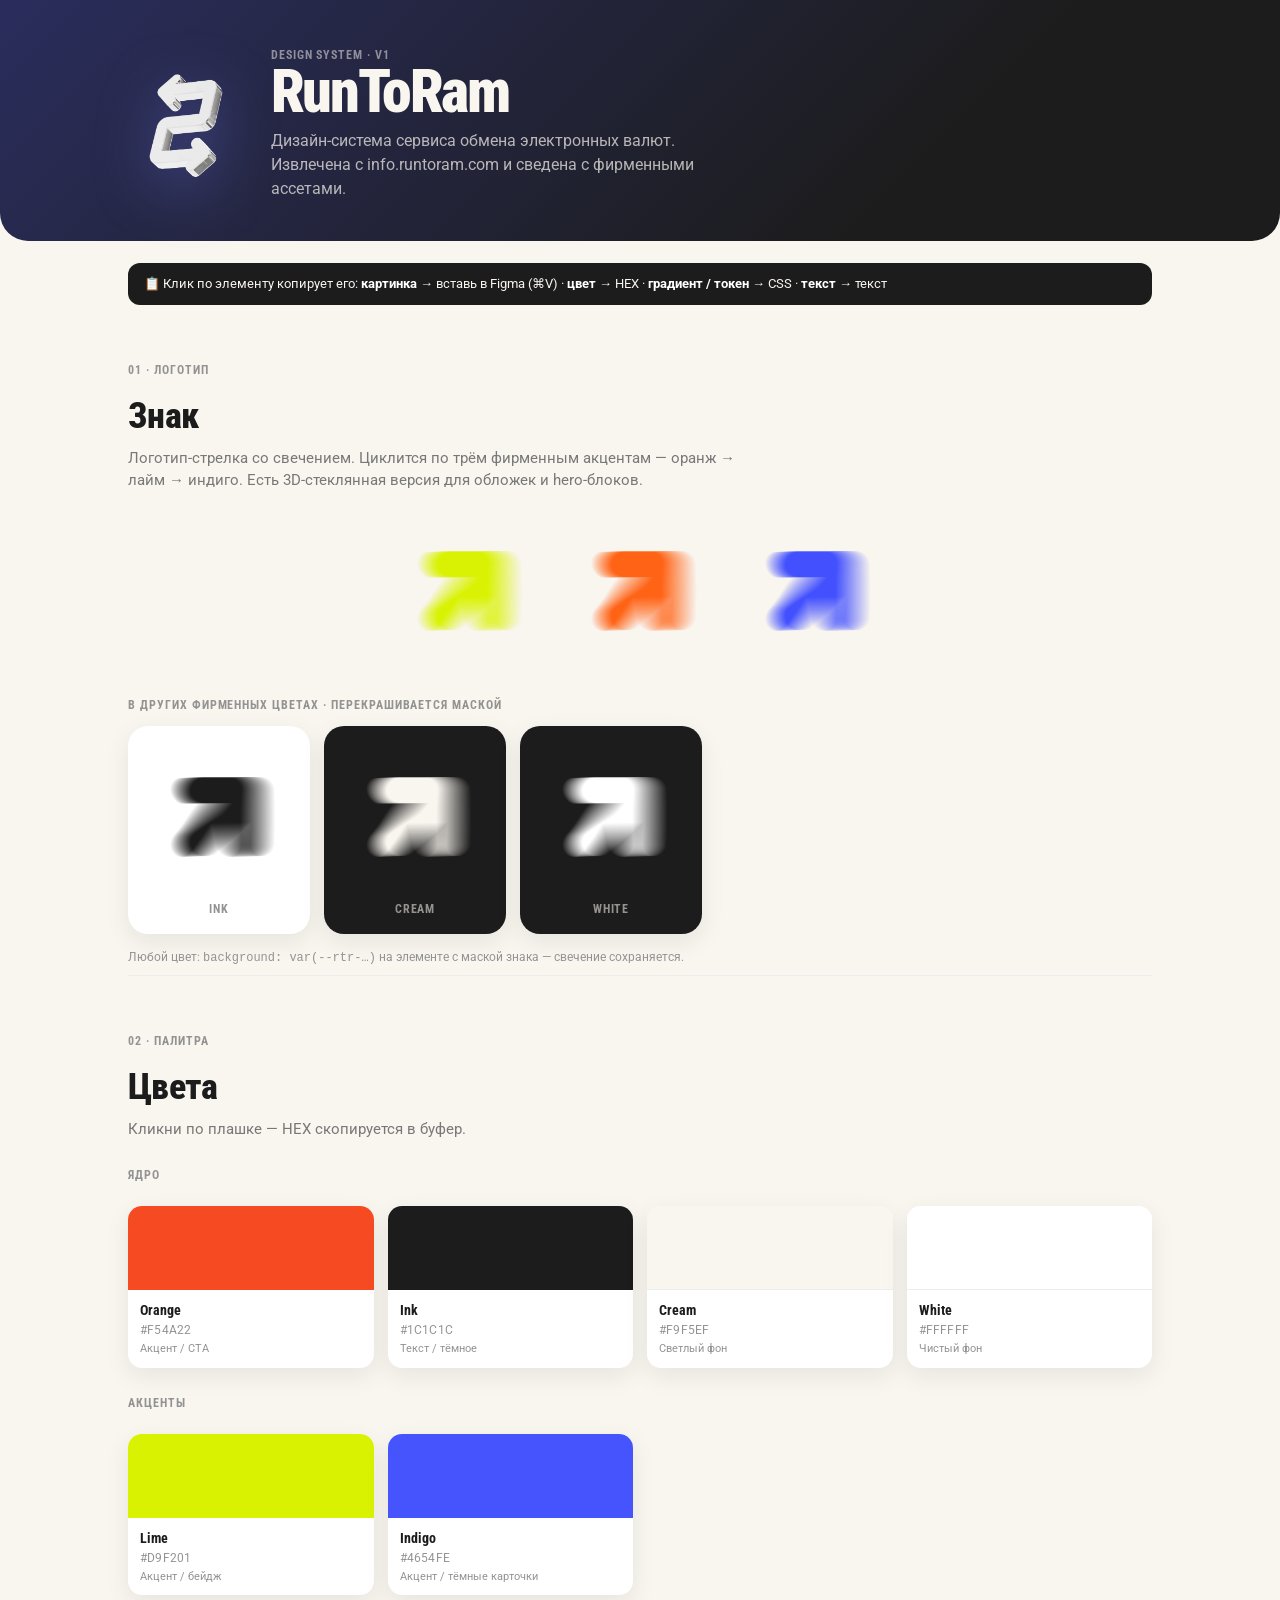
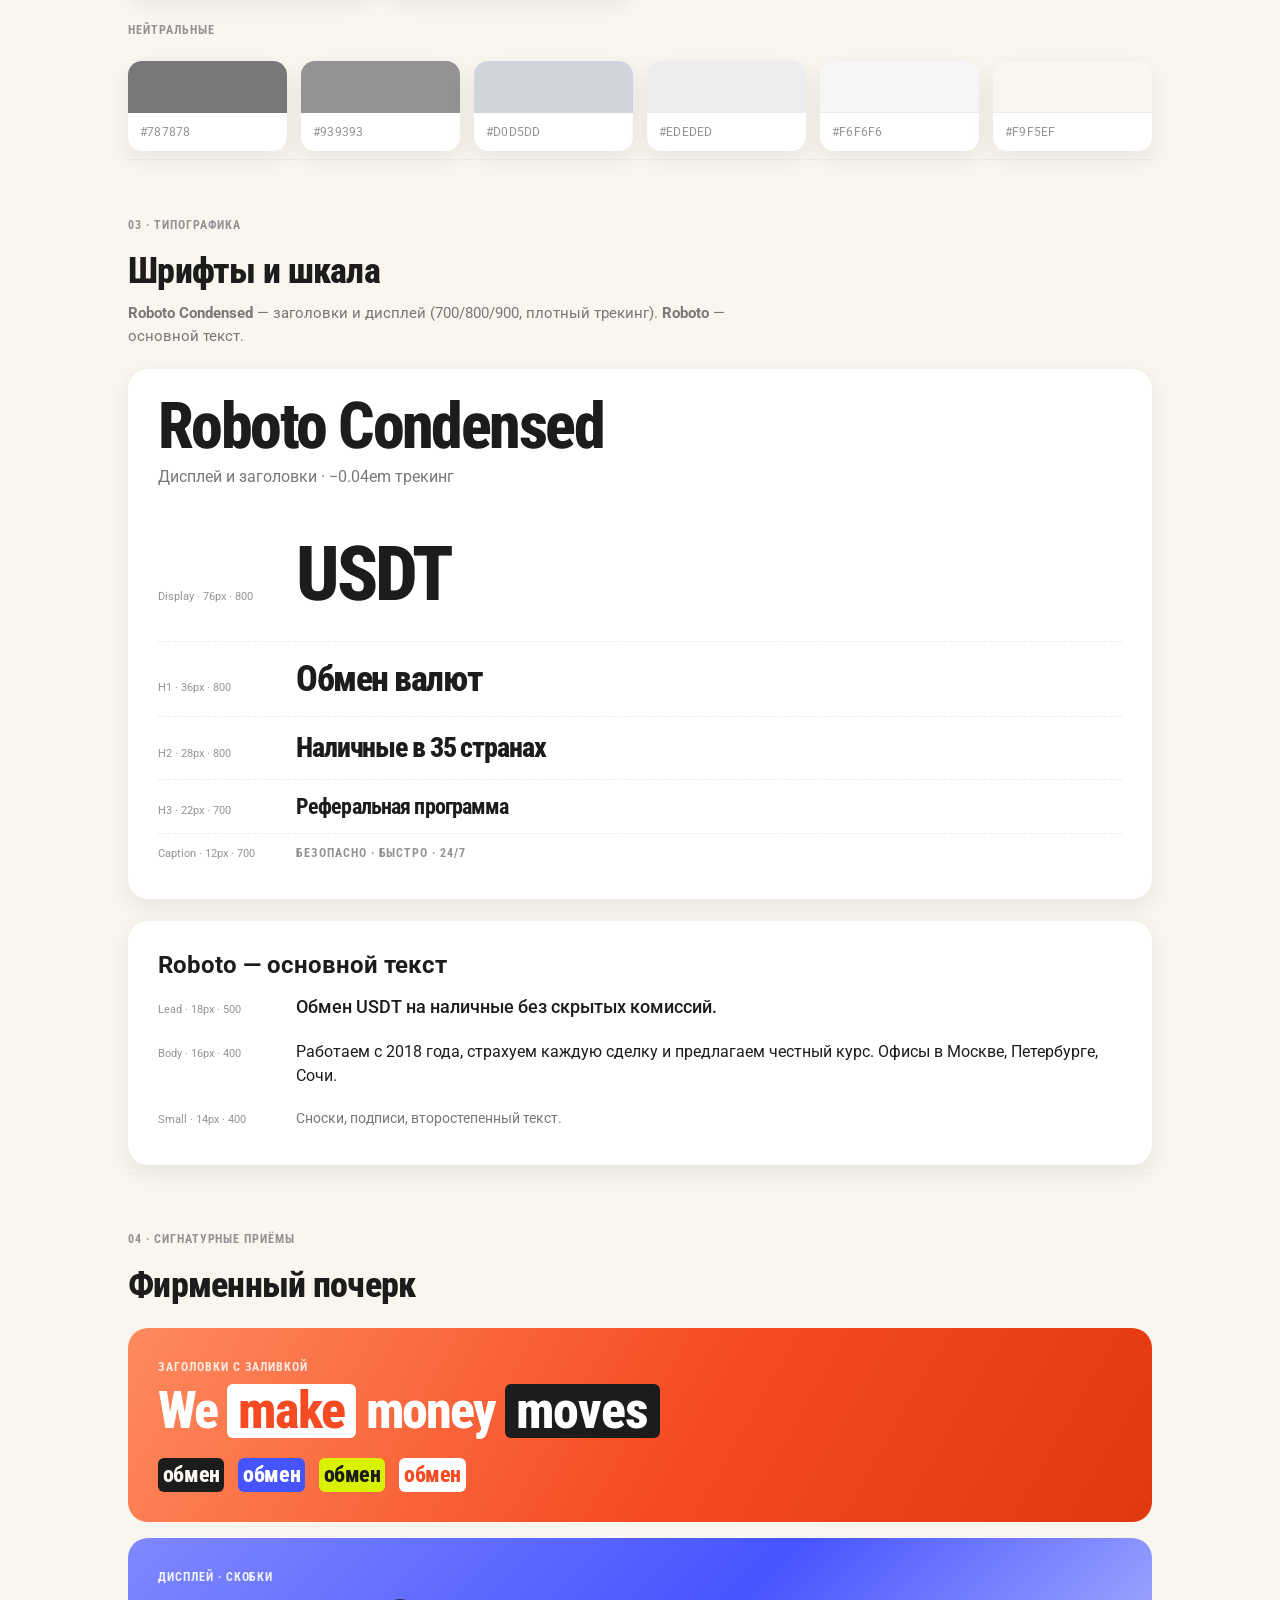
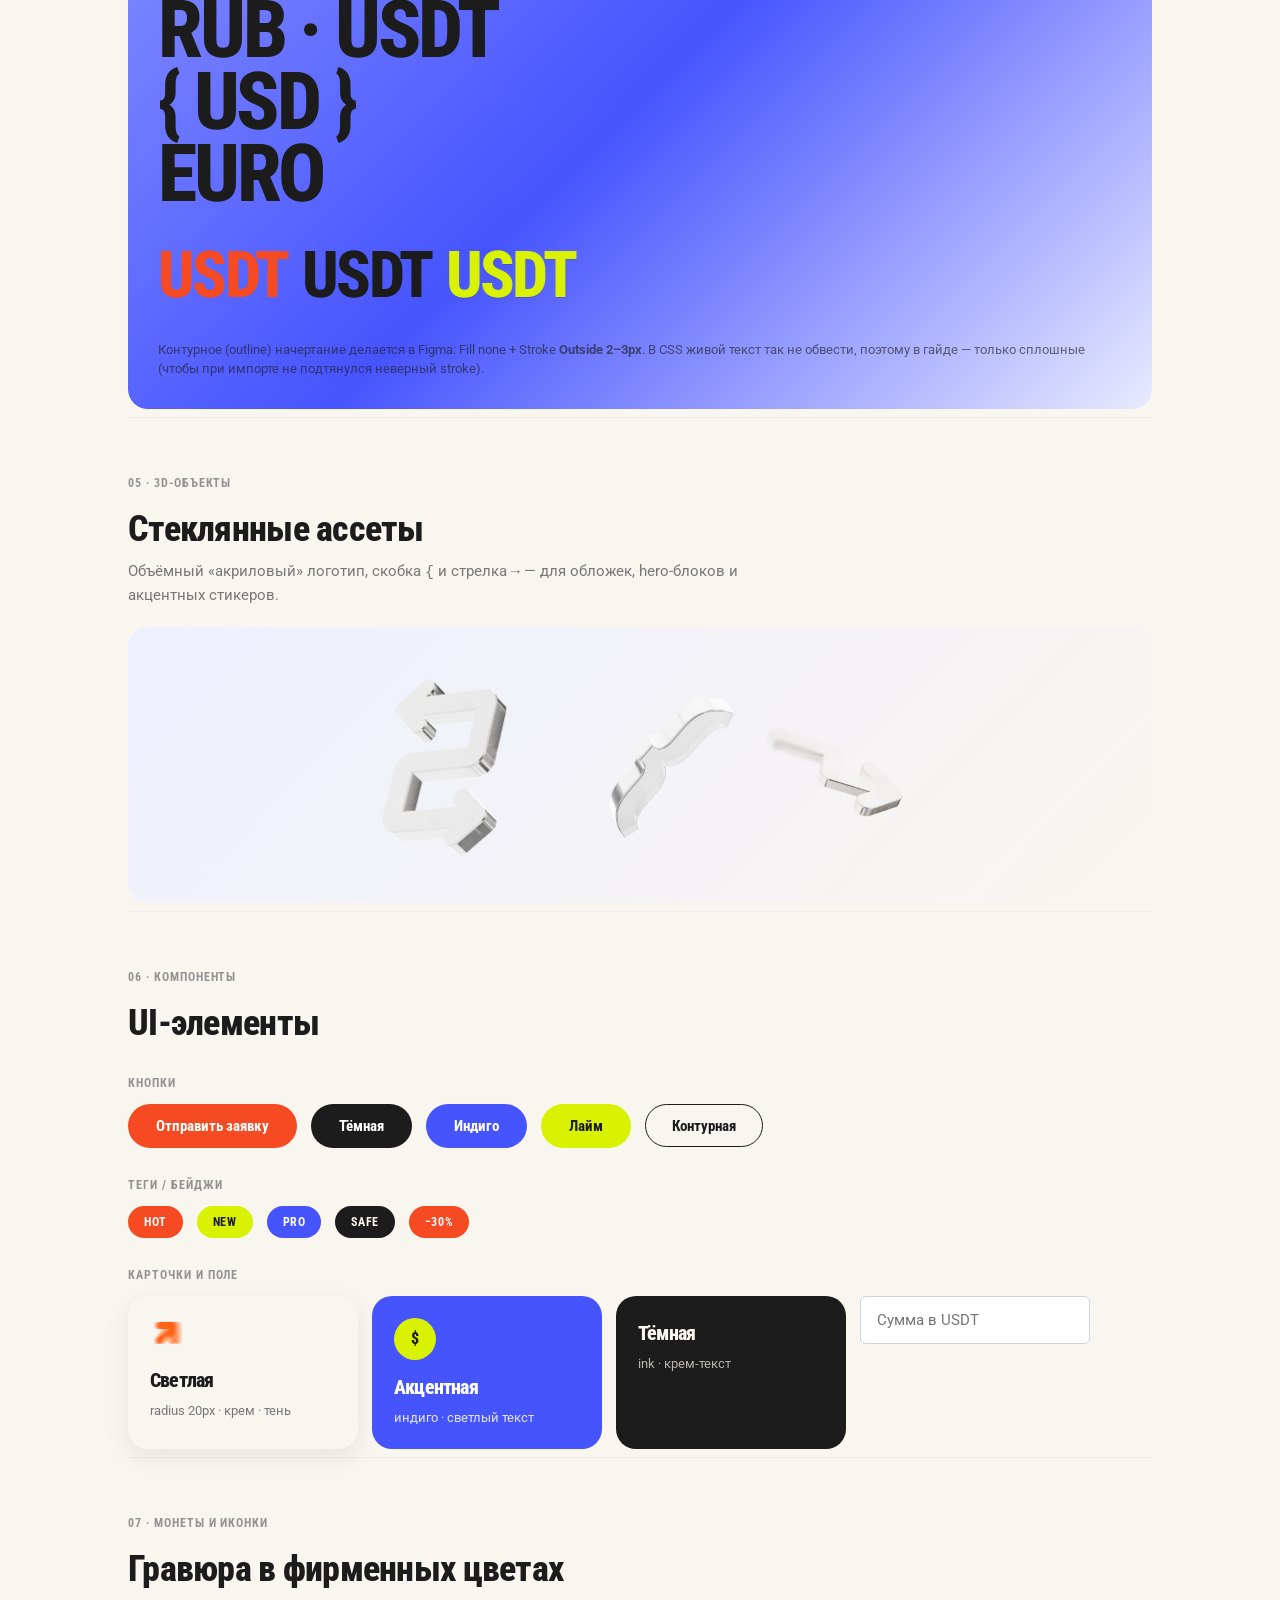
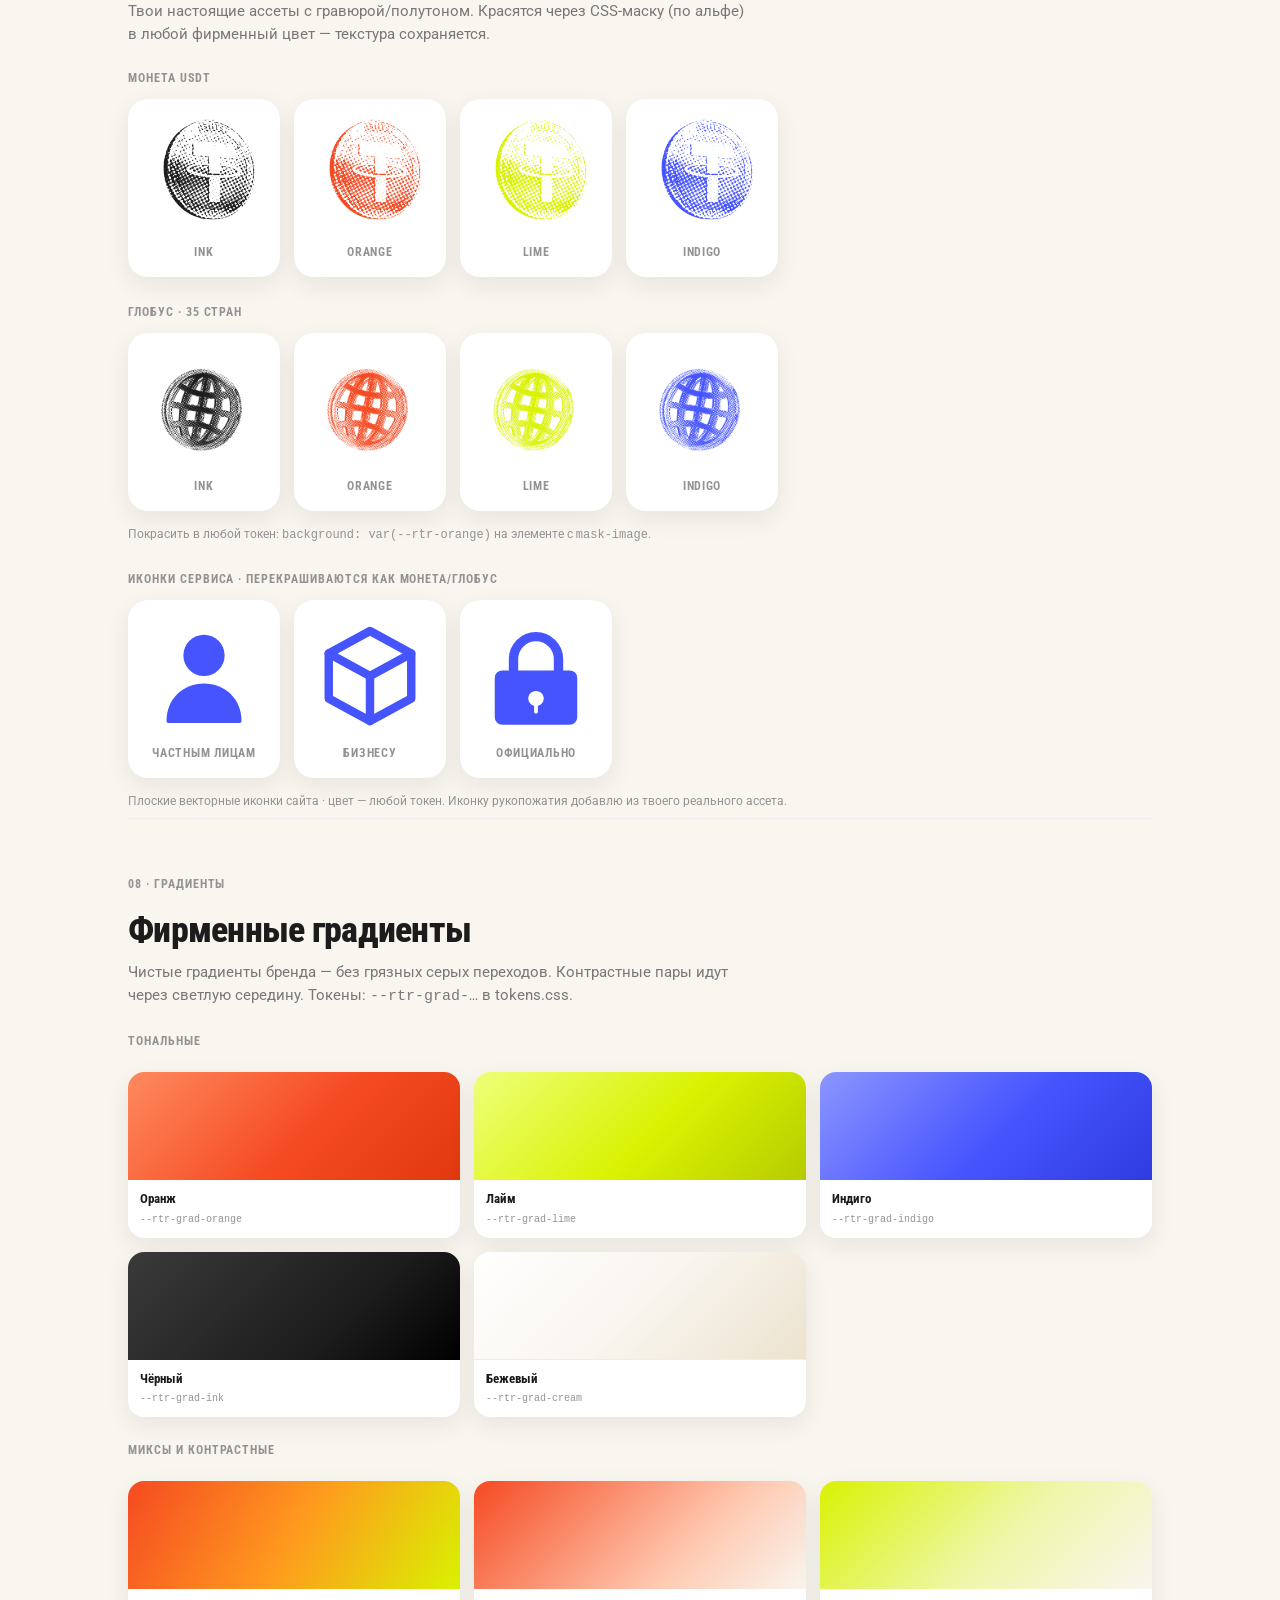
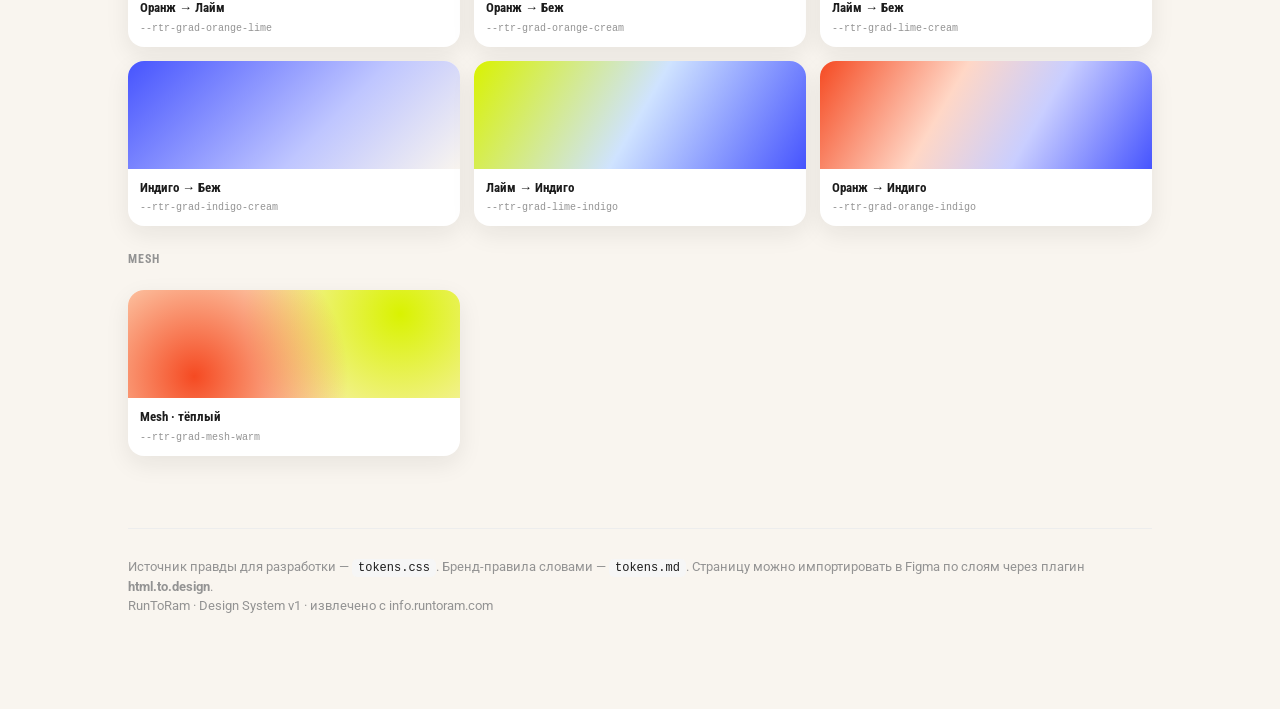
==== design-system/index.html @ 8279d766 "Design system: arrow in more brand colors, flat recolorable icons (person/cube/lock), drop orange-li" ====
<!DOCTYPE html>
<html lang="ru">
<head>
<meta charset="utf-8">
<meta name="viewport" content="width=device-width, initial-scale=1">
<title>RunToRam · Design System</title>
<link rel="preconnect" href="https://fonts.googleapis.com">
<link rel="preconnect" href="https://fonts.gstatic.com" crossorigin>
<link href="https://fonts.googleapis.com/css2?family=Roboto+Condensed:wght@400;500;700;800;900&family=Roboto:wght@400;500;700&display=swap" rel="stylesheet">
<link rel="stylesheet" href="tokens.css">
<style>
  * { margin:0; padding:0; box-sizing:border-box; }
  body {
    font-family: var(--rtr-font-body);
    color: var(--rtr-ink);
    background: var(--rtr-cream);
    -webkit-font-smoothing: antialiased;
    line-height: 1.5;
  }
  .wrap { max-width: 1080px; margin: 0 auto; padding: 0 28px 100px; }

  /* labels */
  .label {
    font-family: var(--rtr-font-display); font-weight: 700;
    text-transform: uppercase; letter-spacing: var(--rtr-track-label);
    font-size: 12px; color: var(--rtr-gray-500);
  }
  h2.sec-title {
    font-family: var(--rtr-font-display); font-weight: 800;
    font-size: var(--rtr-fs-h1); letter-spacing: var(--rtr-track-head);
    margin: 10px 0 4px;
  }
  .sec-note { color: var(--rtr-gray-700); font-size: 15px; max-width: 620px; }
  section { padding: 56px 0 8px; border-top: 1px solid var(--rtr-gray-200); }
  section:first-of-type { border-top: none; }

  /* ---------- HEADER ---------- */
  header.hero {
    background: linear-gradient(135deg,#2A2D5C 0%, #1C1C1C 72%);
    border-radius: 0 0 28px 28px;
  }
  .hero-inner { max-width:1080px; margin:0 auto; padding:46px 28px 40px;
    display:flex; align-items:center; gap:30px; flex-wrap:wrap; }
  .hero img { height:128px; width:auto; filter: drop-shadow(0 14px 30px rgba(124,136,255,.35)); }
  .hero h1 { font-family:var(--rtr-font-display); font-weight:900;
    font-size:60px; letter-spacing:var(--rtr-track-display); line-height:.92; color:var(--rtr-cream); }
  .hero p { color:rgba(249,245,239,.7); margin-top:10px; max-width:460px; }
  .hero .meta { font-family:var(--rtr-font-display); font-weight:700; font-size:12px;
    text-transform:uppercase; letter-spacing:var(--rtr-track-label); color:rgba(249,245,239,.5); }

  /* ---------- COLOR SWATCHES ---------- */
  .sw-grid { display:grid; gap:14px; margin-top:22px; }
  .c4 { grid-template-columns: repeat(4, 1fr); }
  .c6 { grid-template-columns: repeat(6, 1fr); }
  .sw { border-radius:14px; overflow:hidden; box-shadow:var(--rtr-shadow-card);
    cursor:pointer; transition:transform .15s ease; background:#fff; }
  .sw:hover { transform: translateY(-3px); }
  .sw .chip { height:84px; }
  .sw .m { padding:10px 12px; }
  .sw .nm { font-family:var(--rtr-font-display); font-weight:700; font-size:14px; }
  .sw .hx { font-size:12px; color:var(--rtr-gray-500); letter-spacing:.02em; }
  .sw small.role { display:block; font-size:11px; color:var(--rtr-gray-500); margin-top:2px; }

  /* ---------- TYPE ---------- */
  .type-card { background:#fff; border-radius:var(--rtr-r-card); padding:26px 30px;
    margin-top:22px; box-shadow:var(--rtr-shadow-card); }
  .specimen { display:flex; align-items:baseline; gap:18px; padding:10px 0;
    border-bottom:1px dashed var(--rtr-gray-200); }
  .specimen:last-child { border-bottom:none; }
  .specimen .tag { font-size:11px; color:var(--rtr-gray-500); width:120px; flex:none;
    font-family:var(--rtr-font-body); }
  .disp { font-family:var(--rtr-font-display); font-weight:800; letter-spacing:var(--rtr-track-display); }

  /* ---------- SIGNATURE ---------- */
  .panel { border-radius:var(--rtr-r-card); padding:30px; margin-top:16px; }
  .hl { font-family:var(--rtr-font-display); font-weight:800; display:inline-block;
    padding:.02em .22em; border-radius:6px; letter-spacing:-.02em; }

  /* монохромные SVG-элементы, перекрашиваемые через CSS-маску (любой фирменный цвет, без потери качества) */
  .mono { display:inline-block; width:120px; height:120px;
    -webkit-mask-repeat:no-repeat; -webkit-mask-position:center; -webkit-mask-size:contain;
    mask-repeat:no-repeat; mask-position:center; mask-size:contain; }
  .mono-tile { background:#fff; border-radius:var(--rtr-r-card); padding:16px;
    box-shadow:var(--rtr-shadow-card); display:flex; flex-direction:column; align-items:center; gap:8px; }
  .mono-tile .nm { font-family:var(--rtr-font-display); font-weight:700; font-size:12px;
    text-transform:uppercase; letter-spacing:.06em; color:var(--rtr-gray-500); }

  /* ---------- 3D OBJECTS ---------- */
  .glass-row { display:flex; gap:14px; align-items:center; justify-content:center;
    flex-wrap:wrap; margin-top:20px; background:linear-gradient(135deg,#EEF0FF,#F9F5EF);
    border-radius:var(--rtr-r-card); padding:28px; }

  /* ---------- COMPONENTS ---------- */
  .row { display:flex; gap:14px; flex-wrap:wrap; align-items:center; }
  .btn { font-family:var(--rtr-font-display); font-weight:700; font-size:15px;
    border:none; padding:13px 28px; border-radius:var(--rtr-r-button); cursor:pointer; }
  .btn-outline { background:transparent; color:var(--rtr-ink);
    border:1.5px solid var(--rtr-ink); padding:11.5px 26px; }
  .pill { font-family:var(--rtr-font-display); font-weight:700; font-size:12px;
    text-transform:uppercase; letter-spacing:.05em; padding:7px 16px; border-radius:var(--rtr-r-pill); }
  .card { border-radius:var(--rtr-r-card); padding:22px; width:230px; }
  .input { font-family:var(--rtr-font-body); font-size:15px; padding:13px 16px;
    border:1px solid var(--rtr-border); border-radius:var(--rtr-r-input); width:230px; height:48px; }

  .arrows { width:100%; height:auto; display:block; border-radius:10px; margin-top:18px; }
  .copy-hint { font-size:12px; color:var(--rtr-gray-500); margin-top:14px; }
  .grad-grid { display:grid; grid-template-columns:repeat(3,1fr); gap:14px; margin-top:22px; }
  .grad { border-radius:16px; overflow:hidden; background:#fff; box-shadow:var(--rtr-shadow-card); }
  .grad .gsw { height:108px; }
  .grad .gm { padding:9px 12px 11px; }
  .grad .gn { font-family:var(--rtr-font-display); font-weight:700; font-size:13px; }
  .grad code { display:block; margin-top:3px; font-size:10px; color:var(--rtr-gray-500); }
  .copy-banner { margin-top:22px; padding:11px 16px; background:var(--rtr-ink); color:var(--rtr-cream);
    border-radius:12px; font-size:13px; font-family:var(--rtr-font-body); }
  .copy-banner b { color:#fff; }
  #copy-toast { position:fixed; left:50%; bottom:26px; transform:translateX(-50%) translateY(16px);
    background:var(--rtr-ink); color:#fff; font-family:var(--rtr-font-display); font-weight:700;
    font-size:14px; padding:11px 22px; border-radius:var(--rtr-r-pill); box-shadow:0 10px 30px rgba(0,0,0,.28);
    opacity:0; pointer-events:none; transition:opacity .18s ease, transform .18s ease; z-index:9999; }
  #copy-toast.show { opacity:1; transform:translateX(-50%) translateY(0); }
  .sw, .grad, .mono, .mono-tile, img, .hl, .btn, .pill, .disp, code { cursor:copy; }
  footer { margin-top:64px; padding-top:28px; border-top:1px solid var(--rtr-gray-200);
    color:var(--rtr-gray-500); font-size:13px; }
  footer code { background:var(--rtr-gray-100); padding:2px 6px; border-radius:5px;
    font-size:12px; color:var(--rtr-ink); }
</style>
</head>
<body>

<!-- ===== HERO ===== -->
<header class="hero">
  <div class="hero-inner">
    <img src="assets/glass-logo.png" alt="RunToRam logo">
    <div>
      <div class="meta">Design System · v1</div>
      <h1>RunToRam</h1>
      <p>Дизайн-система сервиса обмена электронных валют. Извлечена с info.runtoram.com и сведена с фирменными ассетами.</p>
    </div>
  </div>
</header>

<div class="wrap">

  <div class="copy-banner">📋 Клик по элементу копирует его: <b>картинка</b> → вставь в Figma (⌘V) · <b>цвет</b> → HEX · <b>градиент / токен</b> → CSS · <b>текст</b> → текст</div>

  <!-- ===== LOGO ===== -->
  <section>
    <div class="label">01 · Логотип</div>
    <h2 class="sec-title">Знак</h2>
    <p class="sec-note">Логотип-стрелка со свечением. Циклится по трём фирменным акцентам — оранж → лайм → индиго. Есть 3D-стеклянная версия для обложек и hero-блоков.</p>
    <div class="row" style="margin-top:24px; gap:24px; justify-content:center;">
      <img src="assets/logo-lime.png"   alt="lime"   style="width:150px;height:150px;object-fit:contain">
      <img src="assets/logo-orange.png" alt="orange" style="width:150px;height:150px;object-fit:contain">
      <img src="assets/logo-indigo.png" alt="indigo" style="width:150px;height:150px;object-fit:contain">
    </div>

    <div class="label" style="margin-top:30px;">В других фирменных цветах · перекрашивается маской</div>
    <div class="row" style="margin-top:12px;">
      <div class="mono-tile"><span class="mono" style="width:150px;height:150px;-webkit-mask-image:url(assets/logo-lime.png);mask-image:url(assets/logo-lime.png);background:var(--rtr-ink)"></span><span class="nm">Ink</span></div>
      <div class="mono-tile" style="background:var(--rtr-ink)"><span class="mono" style="width:150px;height:150px;-webkit-mask-image:url(assets/logo-lime.png);mask-image:url(assets/logo-lime.png);background:var(--rtr-cream)"></span><span class="nm" style="color:rgba(249,245,239,.55)">Cream</span></div>
      <div class="mono-tile" style="background:var(--rtr-ink)"><span class="mono" style="width:150px;height:150px;-webkit-mask-image:url(assets/logo-lime.png);mask-image:url(assets/logo-lime.png);background:#fff"></span><span class="nm" style="color:rgba(249,245,239,.55)">White</span></div>
    </div>
    <p class="copy-hint">Любой цвет: <code>background: var(--rtr-…)</code> на элементе с маской знака — свечение сохраняется.</p>
  </section>

  <!-- ===== COLORS ===== -->
  <section>
    <div class="label">02 · Палитра</div>
    <h2 class="sec-title">Цвета</h2>
    <p class="sec-note">Кликни по плашке — HEX скопируется в буфер.</p>

    <div class="label" style="margin-top:26px;">Ядро</div>
    <div class="sw-grid c4">
      <div class="sw" data-hex="#F54A22"><div class="chip" style="background:#F54A22"></div><div class="m"><div class="nm">Orange</div><div class="hx">#F54A22</div><small class="role">Акцент / CTA</small></div></div>
      <div class="sw" data-hex="#1C1C1C"><div class="chip" style="background:#1C1C1C"></div><div class="m"><div class="nm">Ink</div><div class="hx">#1C1C1C</div><small class="role">Текст / тёмное</small></div></div>
      <div class="sw" data-hex="#F9F5EF"><div class="chip" style="background:#F9F5EF;border-bottom:1px solid #EDEDED"></div><div class="m"><div class="nm">Cream</div><div class="hx">#F9F5EF</div><small class="role">Светлый фон</small></div></div>
      <div class="sw" data-hex="#FFFFFF"><div class="chip" style="background:#FFFFFF;border-bottom:1px solid #EDEDED"></div><div class="m"><div class="nm">White</div><div class="hx">#FFFFFF</div><small class="role">Чистый фон</small></div></div>
    </div>

    <div class="label" style="margin-top:26px;">Акценты</div>
    <div class="sw-grid c4">
      <div class="sw" data-hex="#D9F201"><div class="chip" style="background:#D9F201"></div><div class="m"><div class="nm">Lime</div><div class="hx">#D9F201</div><small class="role">Акцент / бейдж</small></div></div>
      <div class="sw" data-hex="#4654FE"><div class="chip" style="background:#4654FE"></div><div class="m"><div class="nm">Indigo</div><div class="hx">#4654FE</div><small class="role">Акцент / тёмные карточки</small></div></div>
    </div>

    <div class="label" style="margin-top:26px;">Нейтральные</div>
    <div class="sw-grid c6">
      <div class="sw" data-hex="#787878"><div class="chip" style="height:52px;background:#787878"></div><div class="m"><div class="hx">#787878</div></div></div>
      <div class="sw" data-hex="#939393"><div class="chip" style="height:52px;background:#939393"></div><div class="m"><div class="hx">#939393</div></div></div>
      <div class="sw" data-hex="#D0D5DD"><div class="chip" style="height:52px;background:#D0D5DD"></div><div class="m"><div class="hx">#D0D5DD</div></div></div>
      <div class="sw" data-hex="#EDEDED"><div class="chip" style="height:52px;background:#EDEDED"></div><div class="m"><div class="hx">#EDEDED</div></div></div>
      <div class="sw" data-hex="#F6F6F6"><div class="chip" style="height:52px;background:#F6F6F6;border-bottom:1px solid #EDEDED"></div><div class="m"><div class="hx">#F6F6F6</div></div></div>
      <div class="sw" data-hex="#F9F5EF"><div class="chip" style="height:52px;background:#F9F5EF;border-bottom:1px solid #EDEDED"></div><div class="m"><div class="hx">#F9F5EF</div></div></div>
    </div>
  </section>

  <!-- ===== TYPOGRAPHY ===== -->
  <section>
    <div class="label">03 · Типографика</div>
    <h2 class="sec-title">Шрифты и шкала</h2>
    <p class="sec-note"><b>Roboto Condensed</b> — заголовки и дисплей (700/800/900, плотный трекинг). <b>Roboto</b> — основной текст.</p>
    <div class="type-card">
      <div class="disp" style="font-size:64px; line-height:1; color:var(--rtr-ink);">Roboto Condensed</div>
      <div style="color:var(--rtr-gray-700); margin:6px 0 18px;">Дисплей и заголовки · −0.04em трекинг</div>
      <div class="specimen"><span class="tag">Display · 76px · 800</span><span class="disp" style="font-size:76px;">USDT</span></div>
      <div class="specimen"><span class="tag">H1 · 36px · 800</span><span class="disp" style="font-size:36px;">Обмен валют</span></div>
      <div class="specimen"><span class="tag">H2 · 28px · 800</span><span class="disp" style="font-size:28px;">Наличные в 35 странах</span></div>
      <div class="specimen"><span class="tag">H3 · 22px · 700</span><span class="disp" style="font-size:22px;font-weight:700;">Реферальная программа</span></div>
      <div class="specimen"><span class="tag">Caption · 12px · 700</span><span style="font-family:var(--rtr-font-display);font-weight:700;font-size:12px;text-transform:uppercase;letter-spacing:.08em;color:var(--rtr-gray-500);">Безопасно · Быстро · 24/7</span></div>
    </div>
    <div class="type-card">
      <div style="font-family:var(--rtr-font-body);font-weight:700;font-size:24px;">Roboto — основной текст</div>
      <div class="specimen" style="border-bottom:none;"><span class="tag">Lead · 18px · 500</span><span style="font-size:18px;font-weight:500;">Обмен USDT на наличные без скрытых комиссий.</span></div>
      <div class="specimen" style="border-bottom:none;"><span class="tag">Body · 16px · 400</span><span style="font-size:16px;">Работаем с 2018 года, страхуем каждую сделку и предлагаем честный курс. Офисы в Москве, Петербурге, Сочи.</span></div>
      <div class="specimen" style="border-bottom:none;"><span class="tag">Small · 14px · 400</span><span style="font-size:14px;color:var(--rtr-gray-700);">Сноски, подписи, второстепенный текст.</span></div>
    </div>
  </section>

  <!-- ===== SIGNATURE ===== -->
  <section>
    <div class="label">04 · Сигнатурные приёмы</div>
    <h2 class="sec-title">Фирменный почерк</h2>

    <div class="panel" style="background:linear-gradient(120deg,#FF8A5E,#F54A22 55%,#E0380F);">
      <div class="label" style="color:#fff;opacity:.85;">Заголовки с заливкой</div>
      <div class="disp" style="font-size:52px;line-height:1;color:#fff;margin-top:8px;">
        We <span class="hl" style="background:#fff;color:var(--rtr-orange)">make</span> money <span class="hl" style="background:var(--rtr-ink);color:#fff">moves</span>
      </div>
      <div class="row" style="margin-top:20px;">
        <span class="hl" style="background:var(--rtr-ink);color:var(--rtr-cream);font-size:22px">обмен</span>
        <span class="hl" style="background:var(--rtr-indigo);color:#fff;font-size:22px">обмен</span>
        <span class="hl" style="background:var(--rtr-lime);color:var(--rtr-ink);font-size:22px">обмен</span>
        <span class="hl" style="background:#fff;color:var(--rtr-orange);font-size:22px">обмен</span>
      </div>
    </div>

    <div class="panel" style="background:linear-gradient(135deg,#7E88FF,#4654FE 45%,#E9EAFF);">
      <div class="label" style="color:#fff;opacity:.9;">Дисплей · скобки</div>
      <div class="disp" style="font-size:80px;line-height:.9;color:var(--rtr-ink);margin-top:8px;">RUB · USDT</div>
      <div class="disp" style="font-size:80px;line-height:.9;color:var(--rtr-ink);">{ USD }</div>
      <div class="disp" style="font-size:80px;line-height:.9;color:var(--rtr-ink);">EURO</div>
      <div class="row" style="margin-top:18px;align-items:baseline;">
        <span class="disp" style="font-size:64px;color:var(--rtr-orange)">USDT</span>
        <span class="disp" style="font-size:64px;color:var(--rtr-ink)">USDT</span>
        <span class="disp" style="font-size:64px;color:var(--rtr-lime);text-shadow:0 1px 0 rgba(0,0,0,.15)">USDT</span>
      </div>
      <p style="margin-top:16px;font-family:var(--rtr-font-body);font-size:13px;line-height:1.5;color:rgba(28,28,28,.62);">Контурное (outline) начертание делается в Figma: Fill none + Stroke <b>Outside 2–3px</b>. В CSS живой текст так не обвести, поэтому в гайде — только сплошные (чтобы при импорте не подтянулся неверный stroke).</p>
    </div>
  </section>

  <!-- ===== 3D OBJECTS ===== -->
  <section>
    <div class="label">05 · 3D-объекты</div>
    <h2 class="sec-title">Стеклянные ассеты</h2>
    <p class="sec-note">Объёмный «акриловый» логотип, скобка <code>{</code> и стрелка <code>→</code> — для обложек, hero-блоков и акцентных стикеров.</p>
    <div class="glass-row">
      <img src="assets/glass-logo.png"  alt="glass logo"  style="height:220px;object-fit:contain">
      <img src="assets/glass-brace.png" alt="glass brace" style="height:220px;object-fit:contain">
      <img src="assets/glass-arrow.png" alt="glass arrow" style="height:190px;object-fit:contain">
    </div>
  </section>

  <!-- ===== COMPONENTS ===== -->
  <section>
    <div class="label">06 · Компоненты</div>
    <h2 class="sec-title">UI-элементы</h2>

    <div class="label" style="margin-top:24px;">Кнопки</div>
    <div class="row" style="margin-top:12px;">
      <button class="btn" style="background:var(--rtr-orange);color:#fff">Отправить заявку</button>
      <button class="btn" style="background:var(--rtr-ink);color:#fff">Тёмная</button>
      <button class="btn" style="background:var(--rtr-indigo);color:#fff">Индиго</button>
      <button class="btn" style="background:var(--rtr-lime);color:var(--rtr-ink)">Лайм</button>
      <button class="btn btn-outline">Контурная</button>
    </div>

    <div class="label" style="margin-top:28px;">Теги / бейджи</div>
    <div class="row" style="margin-top:12px;">
      <span class="pill" style="background:var(--rtr-orange);color:#fff">Hot</span>
      <span class="pill" style="background:var(--rtr-lime);color:var(--rtr-ink)">New</span>
      <span class="pill" style="background:var(--rtr-indigo);color:#fff">Pro</span>
      <span class="pill" style="background:var(--rtr-ink);color:var(--rtr-cream)">Safe</span>
      <span class="pill" style="background:var(--rtr-orange);color:#fff">−30%</span>
    </div>

    <div class="label" style="margin-top:28px;">Карточки и поле</div>
    <div class="row" style="margin-top:12px; align-items:stretch;">
      <div class="card" style="background:var(--rtr-cream);box-shadow:var(--rtr-shadow-card);">
        <img src="assets/logo-orange.png" style="width:42px;height:42px;object-fit:contain;margin:-6px 0 4px -4px">
        <div class="disp" style="font-weight:800;font-size:20px;">Светлая</div>
        <p style="font-size:13px;color:var(--rtr-gray-700);margin-top:6px;">radius 20px · крем · тень</p>
      </div>
      <div class="card" style="background:var(--rtr-indigo);color:#fff;">
        <div style="width:42px;height:42px;border-radius:50%;background:var(--rtr-lime);color:var(--rtr-ink);display:flex;align-items:center;justify-content:center;font-family:var(--rtr-font-display);font-weight:800;">$</div>
        <div class="disp" style="font-weight:800;font-size:20px;margin-top:12px;">Акцентная</div>
        <p style="font-size:13px;opacity:.85;margin-top:6px;">индиго · светлый текст</p>
      </div>
      <div class="card" style="background:var(--rtr-ink);color:var(--rtr-cream);">
        <div class="disp" style="font-weight:800;font-size:20px;">Тёмная</div>
        <p style="font-size:13px;opacity:.7;margin-top:6px;">ink · крем-текст</p>
      </div>
      <input class="input" placeholder="Сумма в USDT">
    </div>
  </section>

  <!-- ===== ICONS / COINS ===== -->
  <section>
    <div class="label">07 · Монеты и иконки</div>
    <h2 class="sec-title">Гравюра в фирменных цветах</h2>
    <p class="sec-note">Твои настоящие ассеты с гравюрой/полутоном. Красятся через CSS-маску (по альфе) в любой фирменный цвет — текстура сохраняется.</p>

    <div class="label" style="margin-top:24px;">Монета USDT</div>
    <div class="row" style="margin-top:12px;">
      <div class="mono-tile"><span class="mono" style="-webkit-mask-image:url(assets/coin.png);mask-image:url(assets/coin.png);background:var(--rtr-ink)"></span><span class="nm">Ink</span></div>
      <div class="mono-tile"><span class="mono" style="-webkit-mask-image:url(assets/coin.png);mask-image:url(assets/coin.png);background:var(--rtr-orange)"></span><span class="nm">Orange</span></div>
      <div class="mono-tile"><span class="mono" style="-webkit-mask-image:url(assets/coin.png);mask-image:url(assets/coin.png);background:var(--rtr-lime)"></span><span class="nm">Lime</span></div>
      <div class="mono-tile"><span class="mono" style="-webkit-mask-image:url(assets/coin.png);mask-image:url(assets/coin.png);background:var(--rtr-indigo)"></span><span class="nm">Indigo</span></div>
    </div>

    <div class="label" style="margin-top:26px;">Глобус · 35 стран</div>
    <div class="row" style="margin-top:12px;">
      <div class="mono-tile"><span class="mono" style="-webkit-mask-image:url(assets/globe.png);mask-image:url(assets/globe.png);background:var(--rtr-ink)"></span><span class="nm">Ink</span></div>
      <div class="mono-tile"><span class="mono" style="-webkit-mask-image:url(assets/globe.png);mask-image:url(assets/globe.png);background:var(--rtr-orange)"></span><span class="nm">Orange</span></div>
      <div class="mono-tile"><span class="mono" style="-webkit-mask-image:url(assets/globe.png);mask-image:url(assets/globe.png);background:var(--rtr-lime)"></span><span class="nm">Lime</span></div>
      <div class="mono-tile"><span class="mono" style="-webkit-mask-image:url(assets/globe.png);mask-image:url(assets/globe.png);background:var(--rtr-indigo)"></span><span class="nm">Indigo</span></div>
    </div>
    <p class="copy-hint">Покрасить в любой токен: <code>background: var(--rtr-orange)</code> на элементе с <code>mask-image</code>.</p>

    <div class="label" style="margin-top:26px;">Иконки сервиса · перекрашиваются как монета/глобус</div>
    <div class="row" style="margin-top:12px;">
      <div class="mono-tile"><span class="mono" style="-webkit-mask-image:url(assets/icon-person.svg);mask-image:url(assets/icon-person.svg);background:var(--rtr-indigo)"></span><span class="nm">Частным лицам</span></div>
      <div class="mono-tile"><span class="mono" style="-webkit-mask-image:url(assets/icon-cube.svg);mask-image:url(assets/icon-cube.svg);background:var(--rtr-indigo)"></span><span class="nm">Бизнесу</span></div>
      <div class="mono-tile"><span class="mono" style="-webkit-mask-image:url(assets/icon-lock.svg);mask-image:url(assets/icon-lock.svg);background:var(--rtr-indigo)"></span><span class="nm">Официально</span></div>
    </div>
    <p class="copy-hint">Плоские векторные иконки сайта · цвет — любой токен. Иконку рукопожатия добавлю из твоего реального ассета.</p>
  </section>

  <!-- ===== GRADIENTS ===== -->
  <section>
    <div class="label">08 · Градиенты</div>
    <h2 class="sec-title">Фирменные градиенты</h2>
    <p class="sec-note">Чистые градиенты бренда — без грязных серых переходов. Контрастные пары идут через светлую середину. Токены: <code>--rtr-grad-…</code> в tokens.css.</p>

    <div class="label" style="margin-top:24px;">Тональные</div>
    <div class="grad-grid">
      <div class="grad"><div class="gsw" style="background:var(--rtr-grad-orange)"></div><div class="gm"><div class="gn">Оранж</div><code>--rtr-grad-orange</code></div></div>
      <div class="grad"><div class="gsw" style="background:var(--rtr-grad-lime)"></div><div class="gm"><div class="gn">Лайм</div><code>--rtr-grad-lime</code></div></div>
      <div class="grad"><div class="gsw" style="background:var(--rtr-grad-indigo)"></div><div class="gm"><div class="gn">Индиго</div><code>--rtr-grad-indigo</code></div></div>
      <div class="grad"><div class="gsw" style="background:var(--rtr-grad-ink)"></div><div class="gm"><div class="gn">Чёрный</div><code>--rtr-grad-ink</code></div></div>
      <div class="grad"><div class="gsw" style="background:var(--rtr-grad-cream);border-bottom:1px solid var(--rtr-gray-200)"></div><div class="gm"><div class="gn">Бежевый</div><code>--rtr-grad-cream</code></div></div>
    </div>

    <div class="label" style="margin-top:24px;">Миксы и контрастные</div>
    <div class="grad-grid">
      <div class="grad"><div class="gsw" style="background:var(--rtr-grad-orange-lime)"></div><div class="gm"><div class="gn">Оранж → Лайм</div><code>--rtr-grad-orange-lime</code></div></div>
      <div class="grad"><div class="gsw" style="background:var(--rtr-grad-orange-cream)"></div><div class="gm"><div class="gn">Оранж → Беж</div><code>--rtr-grad-orange-cream</code></div></div>
      <div class="grad"><div class="gsw" style="background:var(--rtr-grad-lime-cream)"></div><div class="gm"><div class="gn">Лайм → Беж</div><code>--rtr-grad-lime-cream</code></div></div>
      <div class="grad"><div class="gsw" style="background:var(--rtr-grad-indigo-cream)"></div><div class="gm"><div class="gn">Индиго → Беж</div><code>--rtr-grad-indigo-cream</code></div></div>
      <div class="grad"><div class="gsw" style="background:var(--rtr-grad-lime-indigo)"></div><div class="gm"><div class="gn">Лайм → Индиго</div><code>--rtr-grad-lime-indigo</code></div></div>
      <div class="grad"><div class="gsw" style="background:var(--rtr-grad-orange-indigo)"></div><div class="gm"><div class="gn">Оранж → Индиго</div><code>--rtr-grad-orange-indigo</code></div></div>
    </div>

    <div class="label" style="margin-top:24px;">Mesh</div>
    <div class="grad-grid">
      <div class="grad"><div class="gsw" style="background:var(--rtr-grad-mesh-warm)"></div><div class="gm"><div class="gn">Mesh · тёплый</div><code>--rtr-grad-mesh-warm</code></div></div>
    </div>
  </section>

  <footer>
    Источник правды для разработки — <code>tokens.css</code>. Бренд-правила словами — <code>tokens.md</code>.
    Страницу можно импортировать в Figma по слоям через плагин <b>html.to.design</b>.<br>
    RunToRam · Design System v1 · извлечено с info.runtoram.com
  </footer>

</div>

<script>
(function(){
  var toast=document.createElement('div'); toast.id='copy-toast'; document.body.appendChild(toast);
  var tm;
  function flash(msg){ toast.textContent=msg; toast.classList.add('show'); clearTimeout(tm); tm=setTimeout(function(){toast.classList.remove('show');},1500); }
  function copyText(s){ if(navigator.clipboard&&navigator.clipboard.writeText){ navigator.clipboard.writeText(s).then(function(){ flash('Скопировано: '+(s.length>44?s.slice(0,42)+'…':s)); },function(){ flash('Не удалось скопировать'); }); } }
  function copyImg(url){
    try{ var it=new ClipboardItem({'image/png': fetch(url).then(function(r){return r.blob();})});
      navigator.clipboard.write([it]).then(function(){ flash('Картинка скопирована — вставь в Figma (⌘V)'); },function(){ flash('Не удалось скопировать картинку'); });
    }catch(e){ flash('Браузер не поддерживает копирование картинок'); }
  }
  function copyMono(el){
    var mi=el.style.webkitMaskImage||el.style.maskImage||''; var m=mi.match(/url\(["']?([^"')]+)["']?\)/); if(!m) return;
    var color=getComputedStyle(el).backgroundColor;
    var blobP=new Promise(function(res){ var img=new Image(); img.onload=function(){ var c=document.createElement('canvas'); c.width=img.naturalWidth; c.height=img.naturalHeight; var x=c.getContext('2d'); x.fillStyle=color; x.fillRect(0,0,c.width,c.height); x.globalCompositeOperation='destination-in'; x.drawImage(img,0,0); c.toBlob(res); }; img.onerror=function(){res(null);}; img.src=m[1]; });
    try{ navigator.clipboard.write([new ClipboardItem({'image/png': blobP})]).then(function(){ flash('Иконка скопирована — вставь в Figma (⌘V)'); },function(){ flash('Не удалось скопировать'); }); }
    catch(e){ flash('Браузер не поддерживает копирование картинок'); }
  }
  document.addEventListener('click', function(e){
    var code=e.target.closest('code'); if(code){ copyText(code.textContent.trim()); return; }
    var sw=e.target.closest('.sw'); if(sw&&sw.dataset.hex){ copyText(sw.dataset.hex); return; }
    var grad=e.target.closest('.grad'); if(grad){ var g=grad.querySelector('.gsw'); if(g) copyText(getComputedStyle(g).backgroundImage); return; }
    var tile=e.target.closest('.mono-tile'); if(tile){ var mn=tile.querySelector('.mono'); if(mn){ copyMono(mn); return; } }
    var mono=e.target.closest('.mono'); if(mono){ copyMono(mono); return; }
    var img=e.target.closest('img'); if(img){ copyImg(img.currentSrc||img.src); return; }
    var txt=e.target.closest('.disp,.hl,.btn,.pill,.specimen'); if(txt){ copyText(txt.textContent.trim()); return; }
  });
})();
</script>
</body>
</html>
---- design-system/tokens.css ----
/* ============================================================
   RunToRam · Design Tokens
   Источник правды для цветов, типографики, радиусов, отступов.
   Извлечено с info.runtoram.com + фирменные ассеты.
   ============================================================ */

:root {
  /* ---- Цвета: ядро ---- */
  --rtr-orange:        #F54A22;  /* основной акцент, CTA */
  --rtr-ink:           #1C1C1C;  /* текст, тёмные секции */
  --rtr-cream:         #F9F5EF;  /* светлый фон */
  --rtr-white:         #FFFFFF;

  /* ---- Цвета: акценты (логотип циклится по трём) ---- */
  --rtr-lime:          #D9F201;
  --rtr-indigo:        #4654FE;

  /* ---- Нейтральные ---- */
  --rtr-gray-700:      #787878;
  --rtr-gray-500:      #939393;
  --rtr-gray-200:      #EDEDED;
  --rtr-gray-100:      #F6F6F6;
  --rtr-border:        #D0D5DD;

  /* ---- Полупрозрачные ---- */
  --rtr-ink-60:        rgba(28,28,28,.6);
  --rtr-cream-60:      rgba(249,245,239,.6);

  /* ---- Шрифты ---- */
  --rtr-font-display:  'Roboto Condensed', sans-serif;  /* заголовки, дисплей */
  --rtr-font-body:     'Roboto', sans-serif;            /* основной текст */

  /* ---- Веса ---- */
  --rtr-w-regular: 400;
  --rtr-w-medium:  500;
  --rtr-w-bold:    700;
  --rtr-w-black:   800;
  --rtr-w-heavy:   900;

  /* ---- Шкала кегля (px) ---- */
  --rtr-fs-caption:  12px;
  --rtr-fs-small:    14px;
  --rtr-fs-body:     16px;
  --rtr-fs-lead:     18px;
  --rtr-fs-h3:       22px;
  --rtr-fs-h2:       28px;
  --rtr-fs-h1:       36px;
  --rtr-fs-display:  76px;   /* дисплей: 65–83 в зависимости от блока */

  /* ---- Трекинг ---- */
  --rtr-track-display: -.04em;  /* плотный для крупного дисплея */
  --rtr-track-head:    -.02em;
  --rtr-track-label:    .08em;  /* разрядка для капс-меток */

  /* ---- Радиусы ---- */
  --rtr-r-input:   6px;
  --rtr-r-sm:      8px;
  --rtr-r-card:    20px;
  --rtr-r-button:  30px;   /* кнопки */
  --rtr-r-pill:    999px;  /* теги, круглые элементы */

  /* ---- Отступы ---- */
  --rtr-space-1:  4px;
  --rtr-space-2:  8px;
  --rtr-space-3:  12px;
  --rtr-space-4:  16px;
  --rtr-space-6:  24px;
  --rtr-space-8:  32px;
  --rtr-space-12: 48px;
  --rtr-space-16: 64px;
  --rtr-space-20: 80px;

  /* ---- Тени ---- */
  --rtr-shadow-card: 0 8px 24px rgba(28,28,28,.08);
  --rtr-glow-orange: 0 0 22px rgba(245,74,34,.45);
  --rtr-glow-lime:   0 0 22px rgba(217,242,1,.55);
  --rtr-glow-indigo: 0 0 22px rgba(70,84,254,.45);

  /* ---- Градиенты (выбранные) ---- */
  /* тональные */
  --rtr-grad-orange:  linear-gradient(135deg,#FF8A5E,#F54A22 55%,#E0380F);
  --rtr-grad-lime:    linear-gradient(135deg,#EEFF7A,#D9F201 55%,#B6CC00);
  --rtr-grad-indigo:  linear-gradient(135deg,#8C95FF,#4654FE 55%,#2E3BE0);
  --rtr-grad-ink:     linear-gradient(135deg,#3A3A3A,#1C1C1C 65%,#000);
  --rtr-grad-cream:   linear-gradient(135deg,#FFFFFF,#F9F5EF 50%,#ECE3CE);
  /* миксы (чистые) */
  --rtr-grad-orange-lime:  linear-gradient(120deg,#F54A22,#FF9A1E 50%,#D9F201);
  --rtr-grad-orange-cream: linear-gradient(135deg,#F54A22,#FFC9B0 65%,#F9F5EF);
  --rtr-grad-lime-cream:   linear-gradient(135deg,#D9F201,#EEF7A8 55%,#F9F5EF);
  --rtr-grad-indigo-cream: linear-gradient(135deg,#4654FE,#BFC6FF 60%,#F9F5EF);
  /* контрастные — через светлую середину (без грязи) */
  --rtr-grad-lime-indigo:   linear-gradient(120deg,#D9F201,#CFE3FF 50%,#4654FE);
  --rtr-grad-orange-indigo: linear-gradient(120deg,#F54A22,#FFD7C6 38%,#C9CEFF 64%,#4654FE);
  /* mesh */
  --rtr-grad-mesh-warm: radial-gradient(circle at 20% 80%,#F54A22,transparent 55%),radial-gradient(circle at 82% 22%,#D9F201,transparent 55%),#FFF1D2;
}
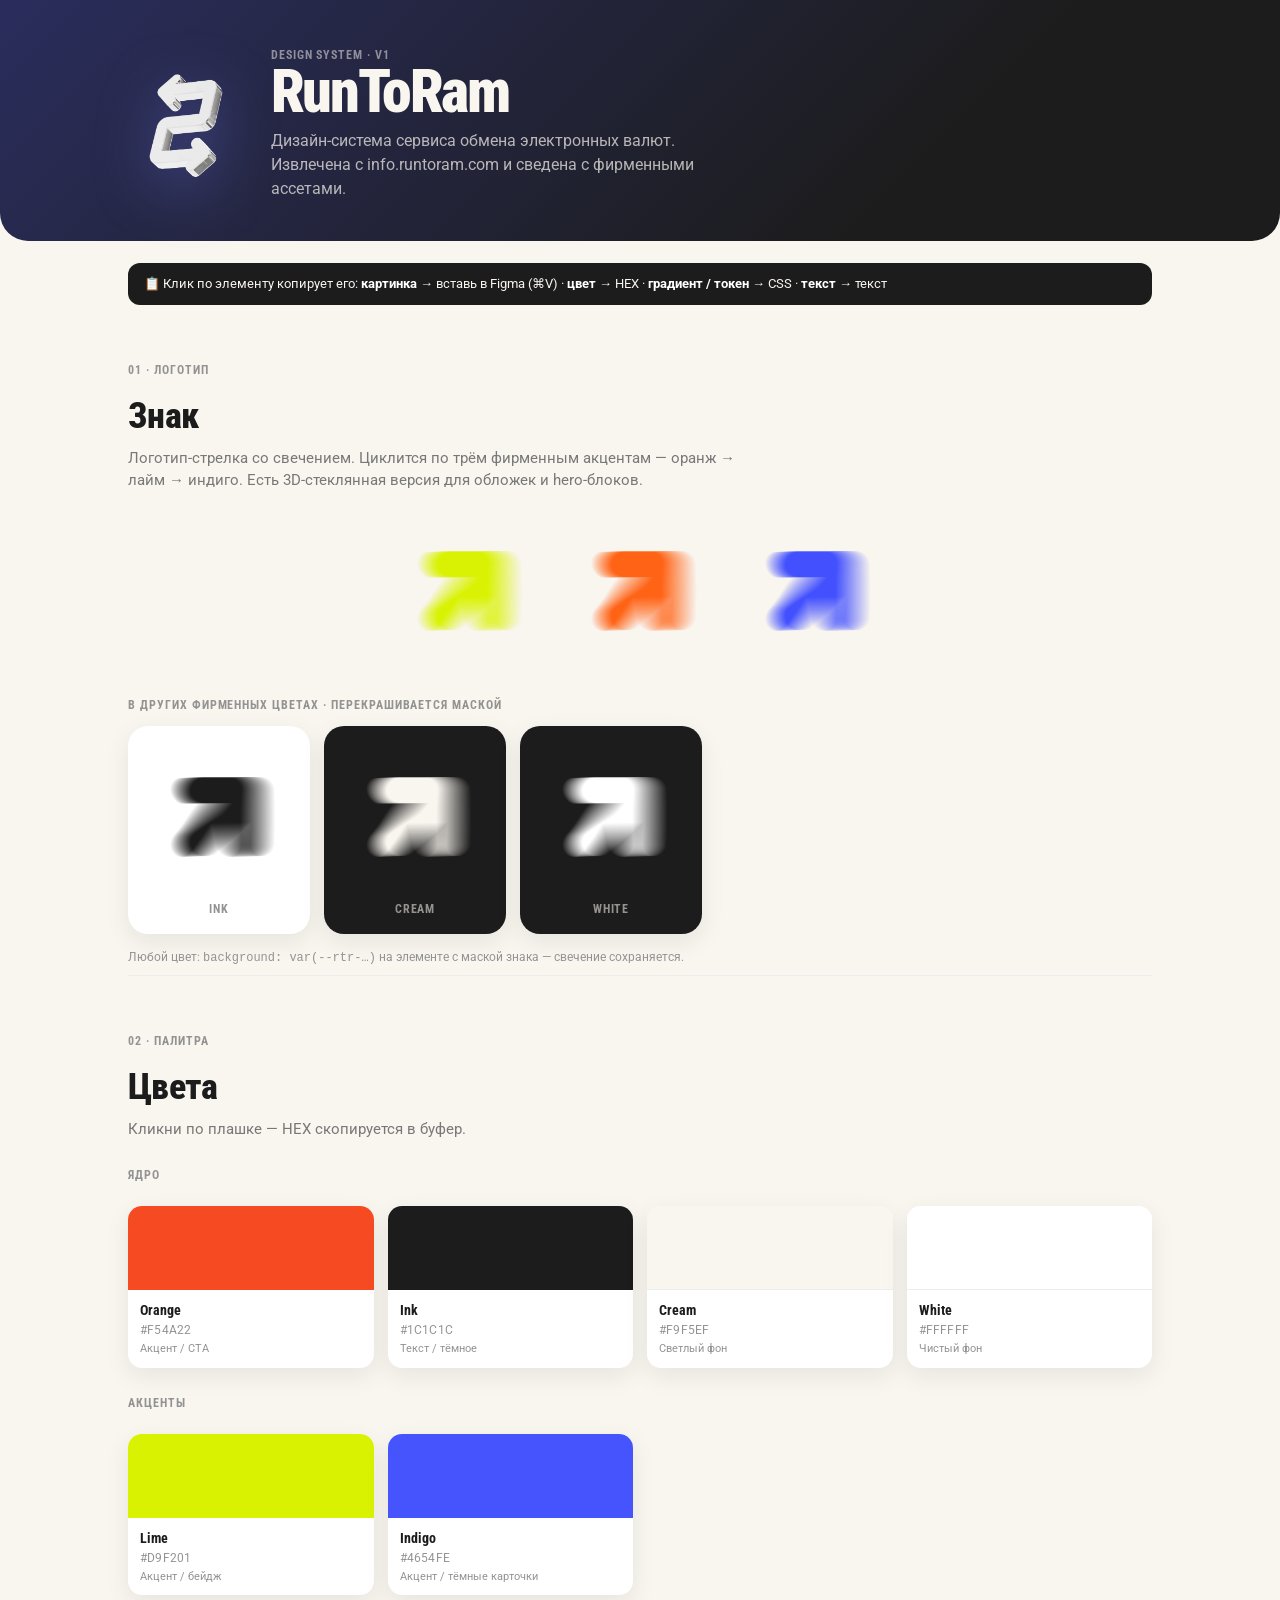
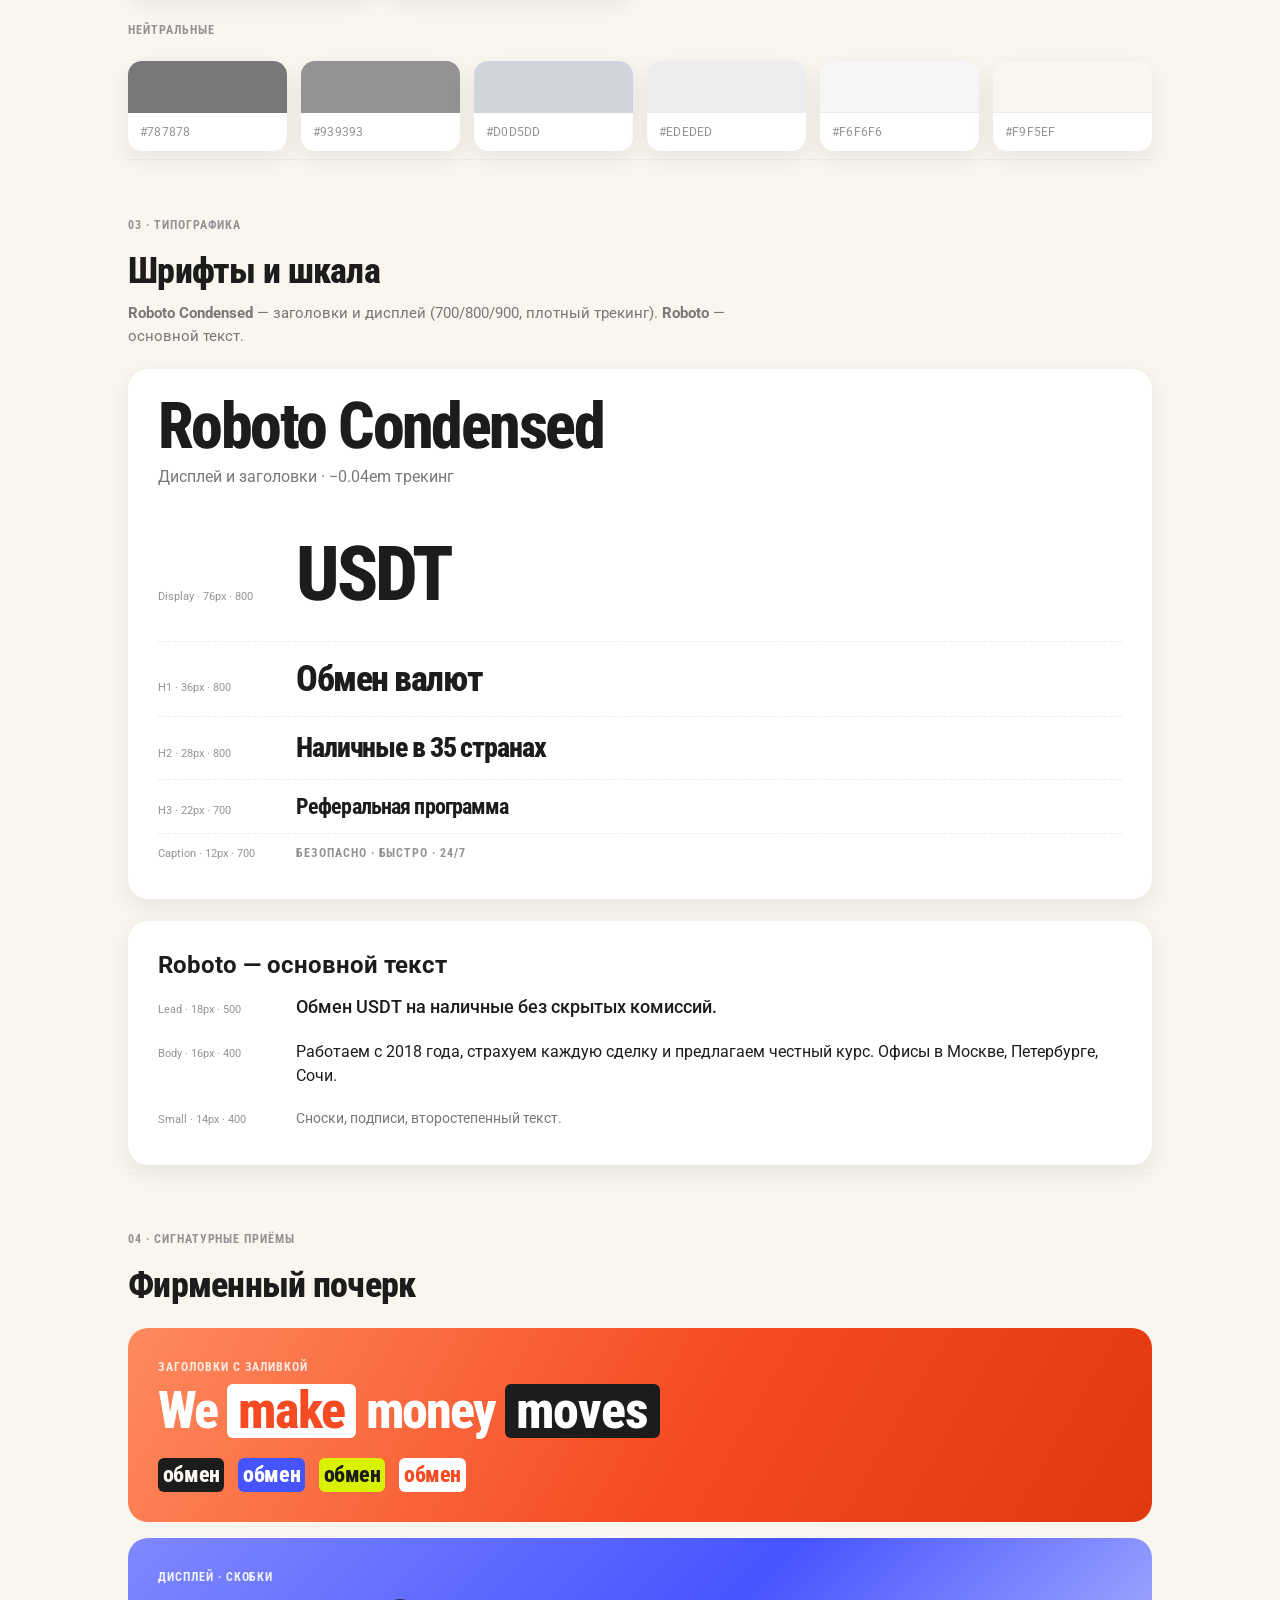
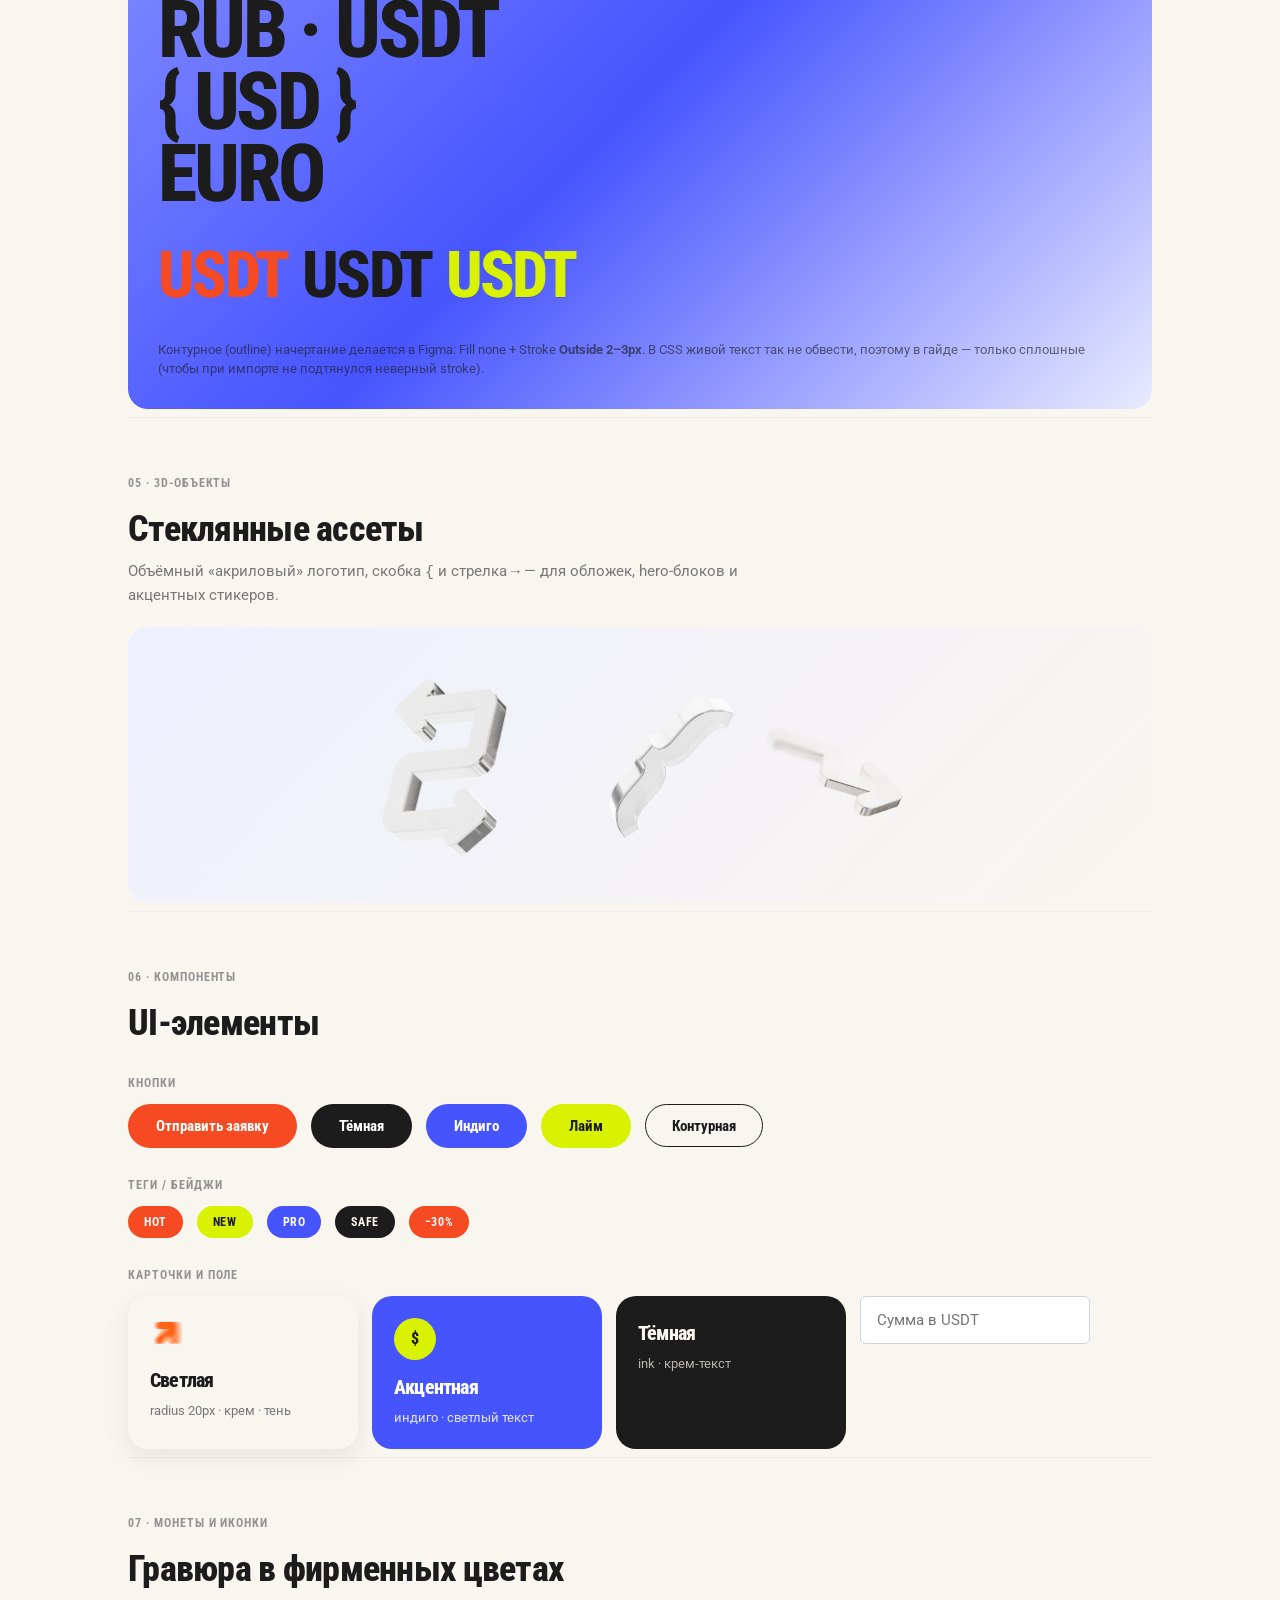
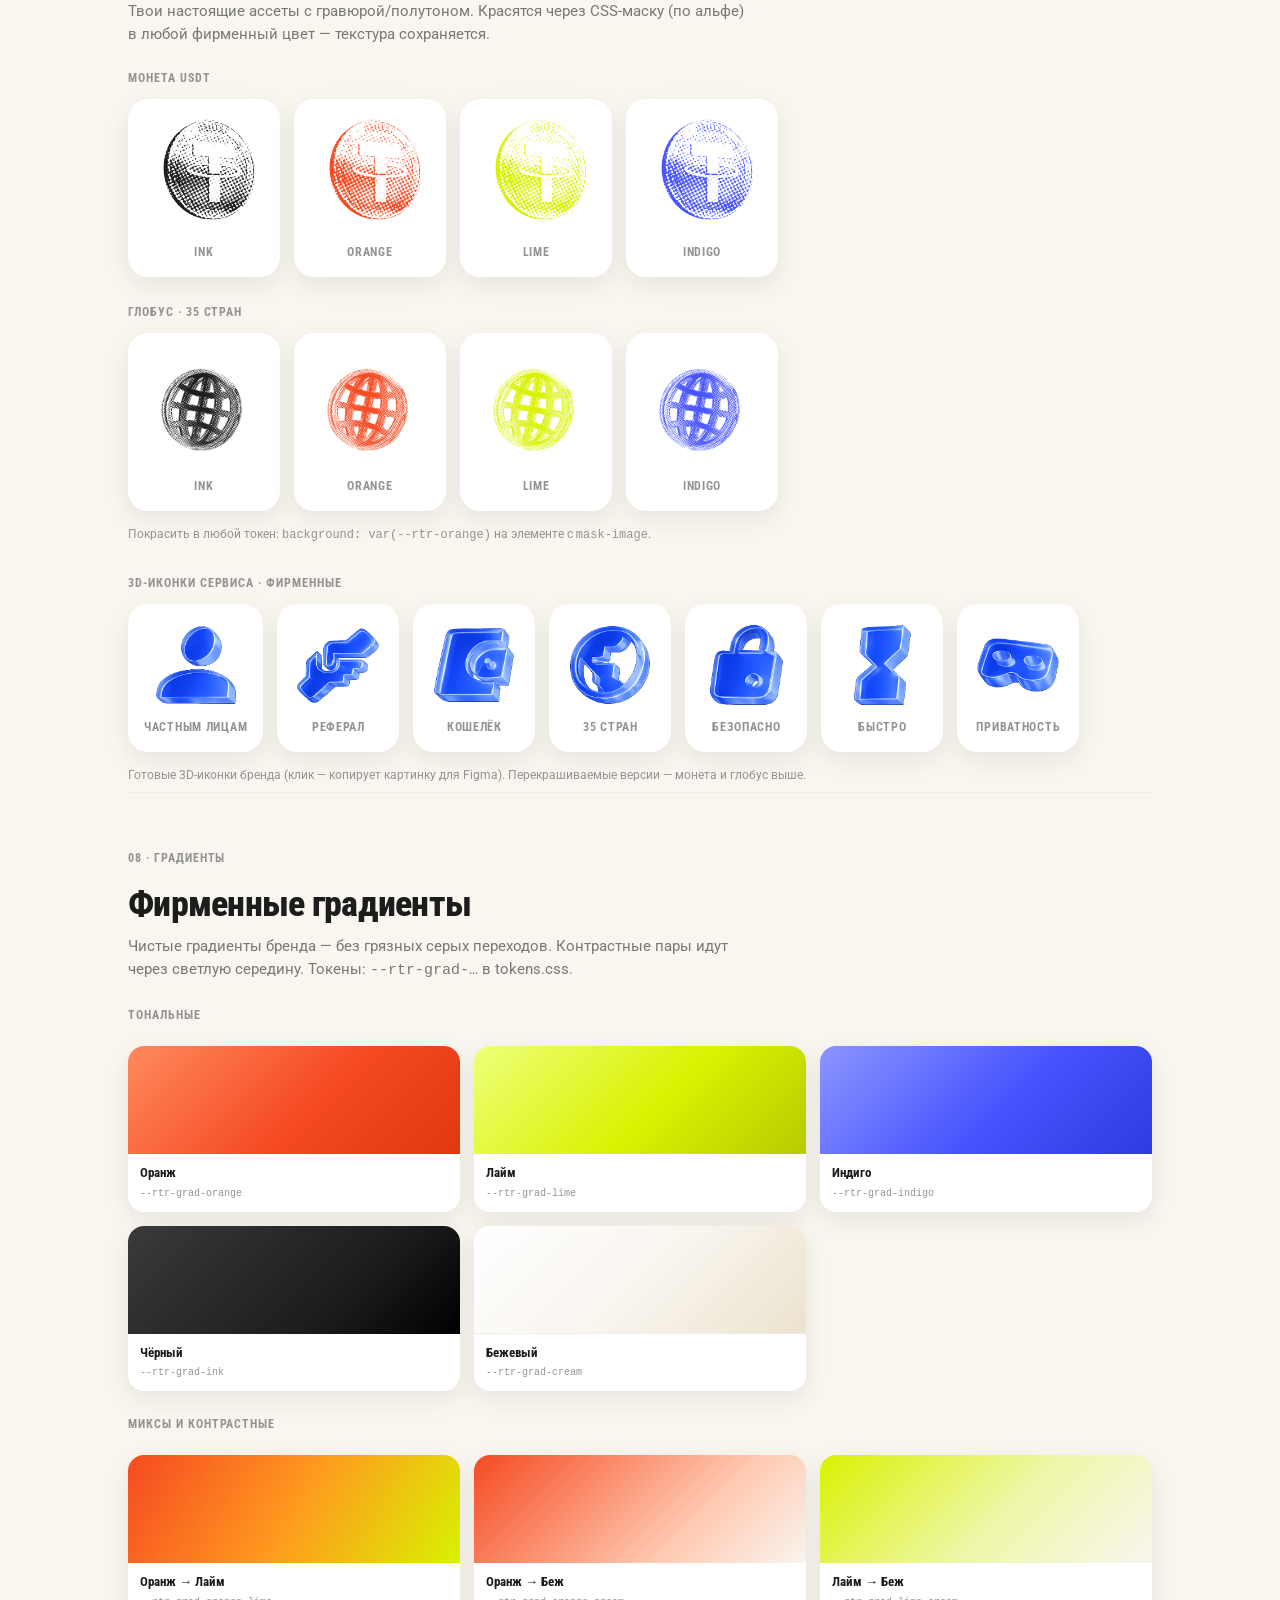
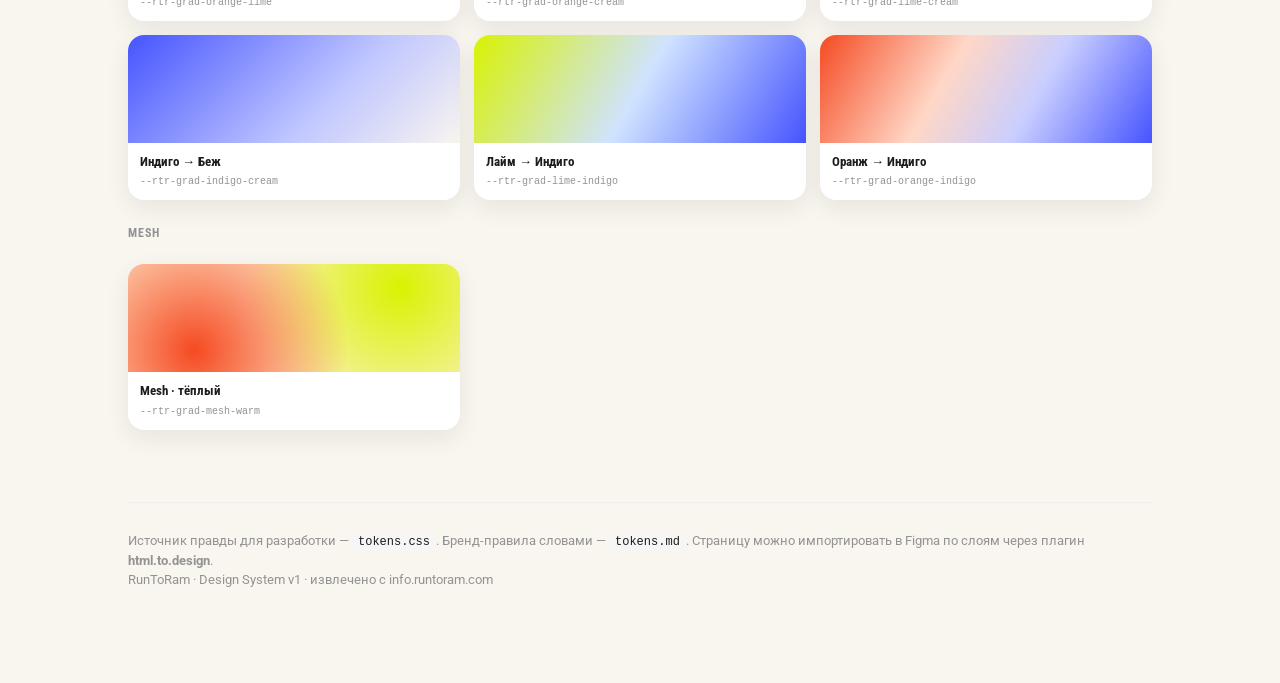
==== commit d4f8cb70: "Design system: add 7 real 3D brand icons (sliced from sheet), drop flat placeholders Co-Authored-By:" ====
--- a/design-system/index.html
+++ b/design-system/index.html
@@ -326,13 +326,17 @@
     </div>
     <p class="copy-hint">Покрасить в любой токен: <code>background: var(--rtr-orange)</code> на элементе с <code>mask-image</code>.</p>
 
-    <div class="label" style="margin-top:26px;">Иконки сервиса · перекрашиваются как монета/глобус</div>
-    <div class="row" style="margin-top:12px;">
-      <div class="mono-tile"><span class="mono" style="-webkit-mask-image:url(assets/icon-person.svg);mask-image:url(assets/icon-person.svg);background:var(--rtr-indigo)"></span><span class="nm">Частным лицам</span></div>
-      <div class="mono-tile"><span class="mono" style="-webkit-mask-image:url(assets/icon-cube.svg);mask-image:url(assets/icon-cube.svg);background:var(--rtr-indigo)"></span><span class="nm">Бизнесу</span></div>
-      <div class="mono-tile"><span class="mono" style="-webkit-mask-image:url(assets/icon-lock.svg);mask-image:url(assets/icon-lock.svg);background:var(--rtr-indigo)"></span><span class="nm">Официально</span></div>
-    </div>
-    <p class="copy-hint">Плоские векторные иконки сайта · цвет — любой токен. Иконку рукопожатия добавлю из твоего реального ассета.</p>
+    <div class="label" style="margin-top:30px;">3D-иконки сервиса · фирменные</div>
+    <div class="row" style="margin-top:12px;">
+      <div class="mono-tile"><img src="assets/icon3d-person.png" style="width:90px;height:90px;object-fit:contain" alt="person"><span class="nm">Частным лицам</span></div>
+      <div class="mono-tile"><img src="assets/icon3d-handshake.png" style="width:90px;height:90px;object-fit:contain" alt="handshake"><span class="nm">Реферал</span></div>
+      <div class="mono-tile"><img src="assets/icon3d-wallet.png" style="width:90px;height:90px;object-fit:contain" alt="wallet"><span class="nm">Кошелёк</span></div>
+      <div class="mono-tile"><img src="assets/icon3d-globe.png" style="width:90px;height:90px;object-fit:contain" alt="globe"><span class="nm">35 стран</span></div>
+      <div class="mono-tile"><img src="assets/icon3d-lock.png" style="width:90px;height:90px;object-fit:contain" alt="lock"><span class="nm">Безопасно</span></div>
+      <div class="mono-tile"><img src="assets/icon3d-hourglass.png" style="width:90px;height:90px;object-fit:contain" alt="hourglass"><span class="nm">Быстро</span></div>
+      <div class="mono-tile"><img src="assets/icon3d-mask.png" style="width:90px;height:90px;object-fit:contain" alt="mask"><span class="nm">Приватность</span></div>
+    </div>
+    <p class="copy-hint">Готовые 3D-иконки бренда (клик — копирует картинку для Figma). Перекрашиваемые версии — монета и глобус выше.</p>
   </section>
 
   <!-- ===== GRADIENTS ===== -->
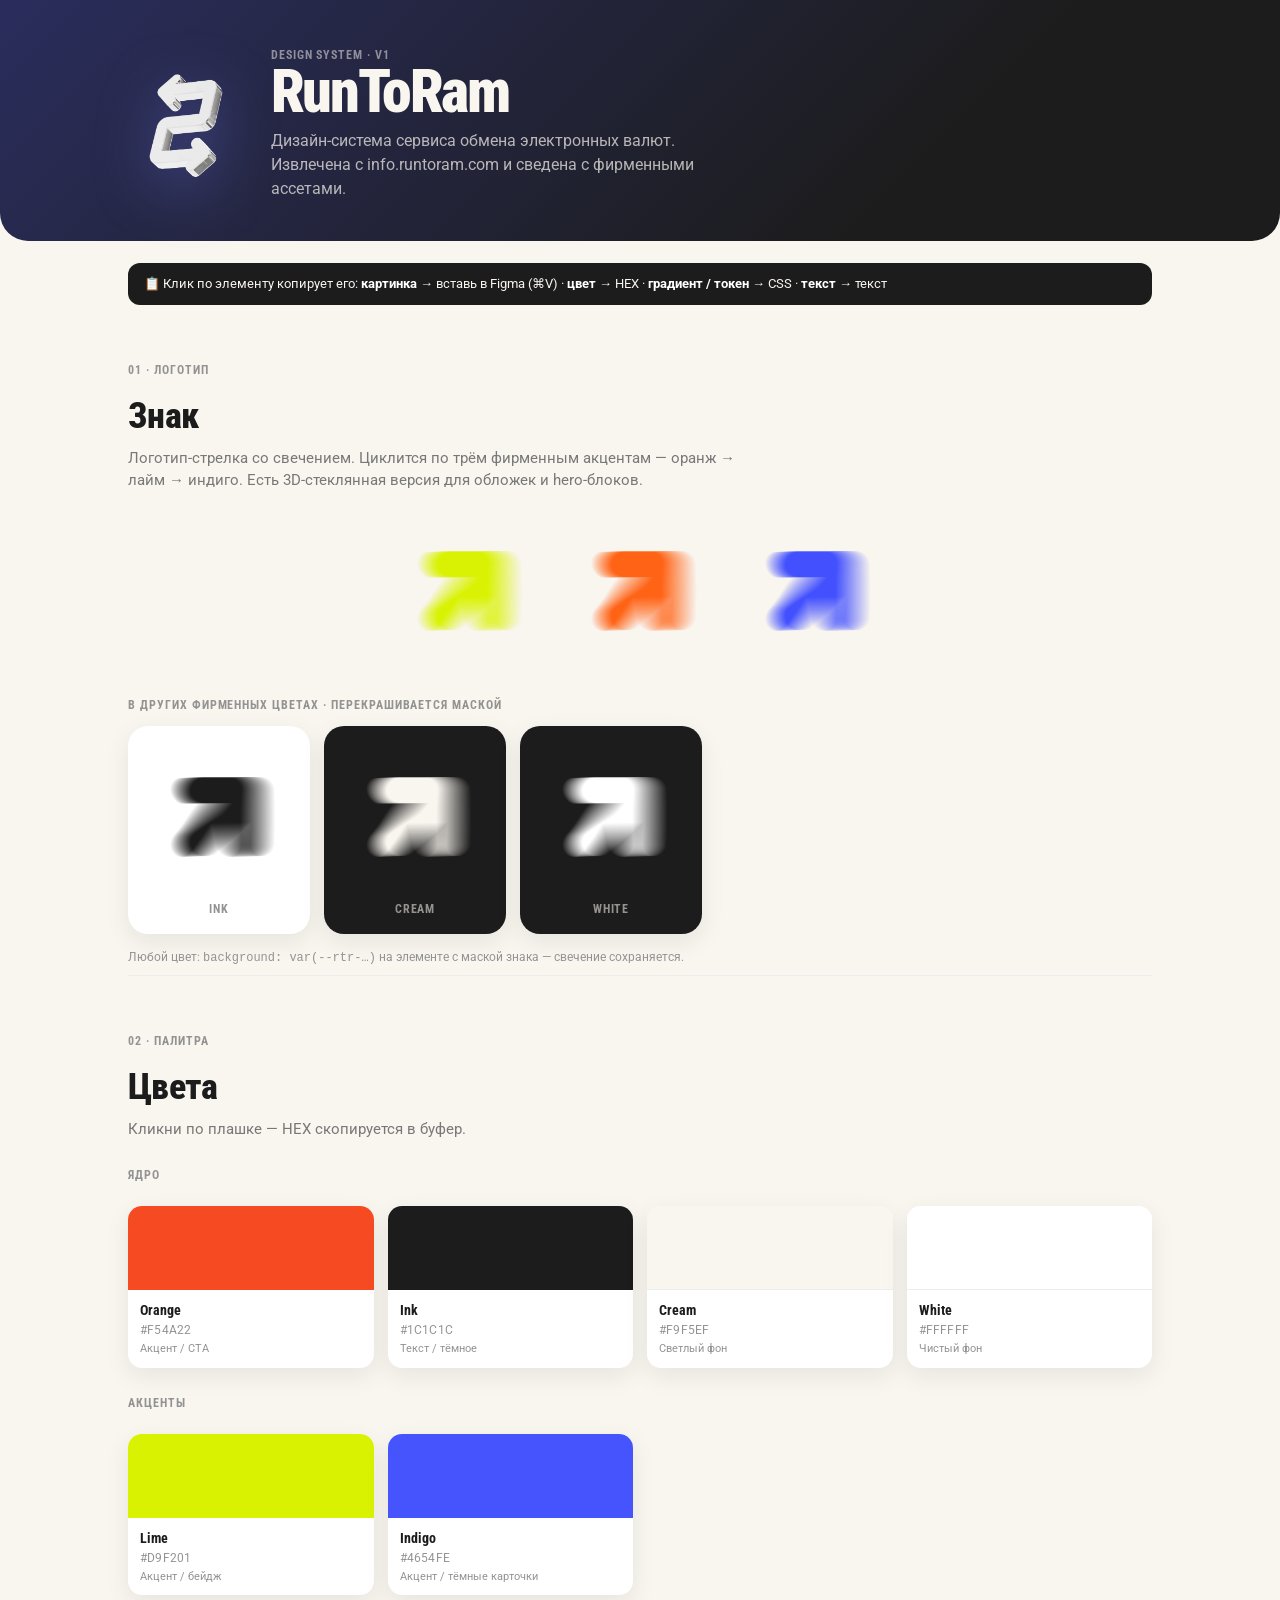
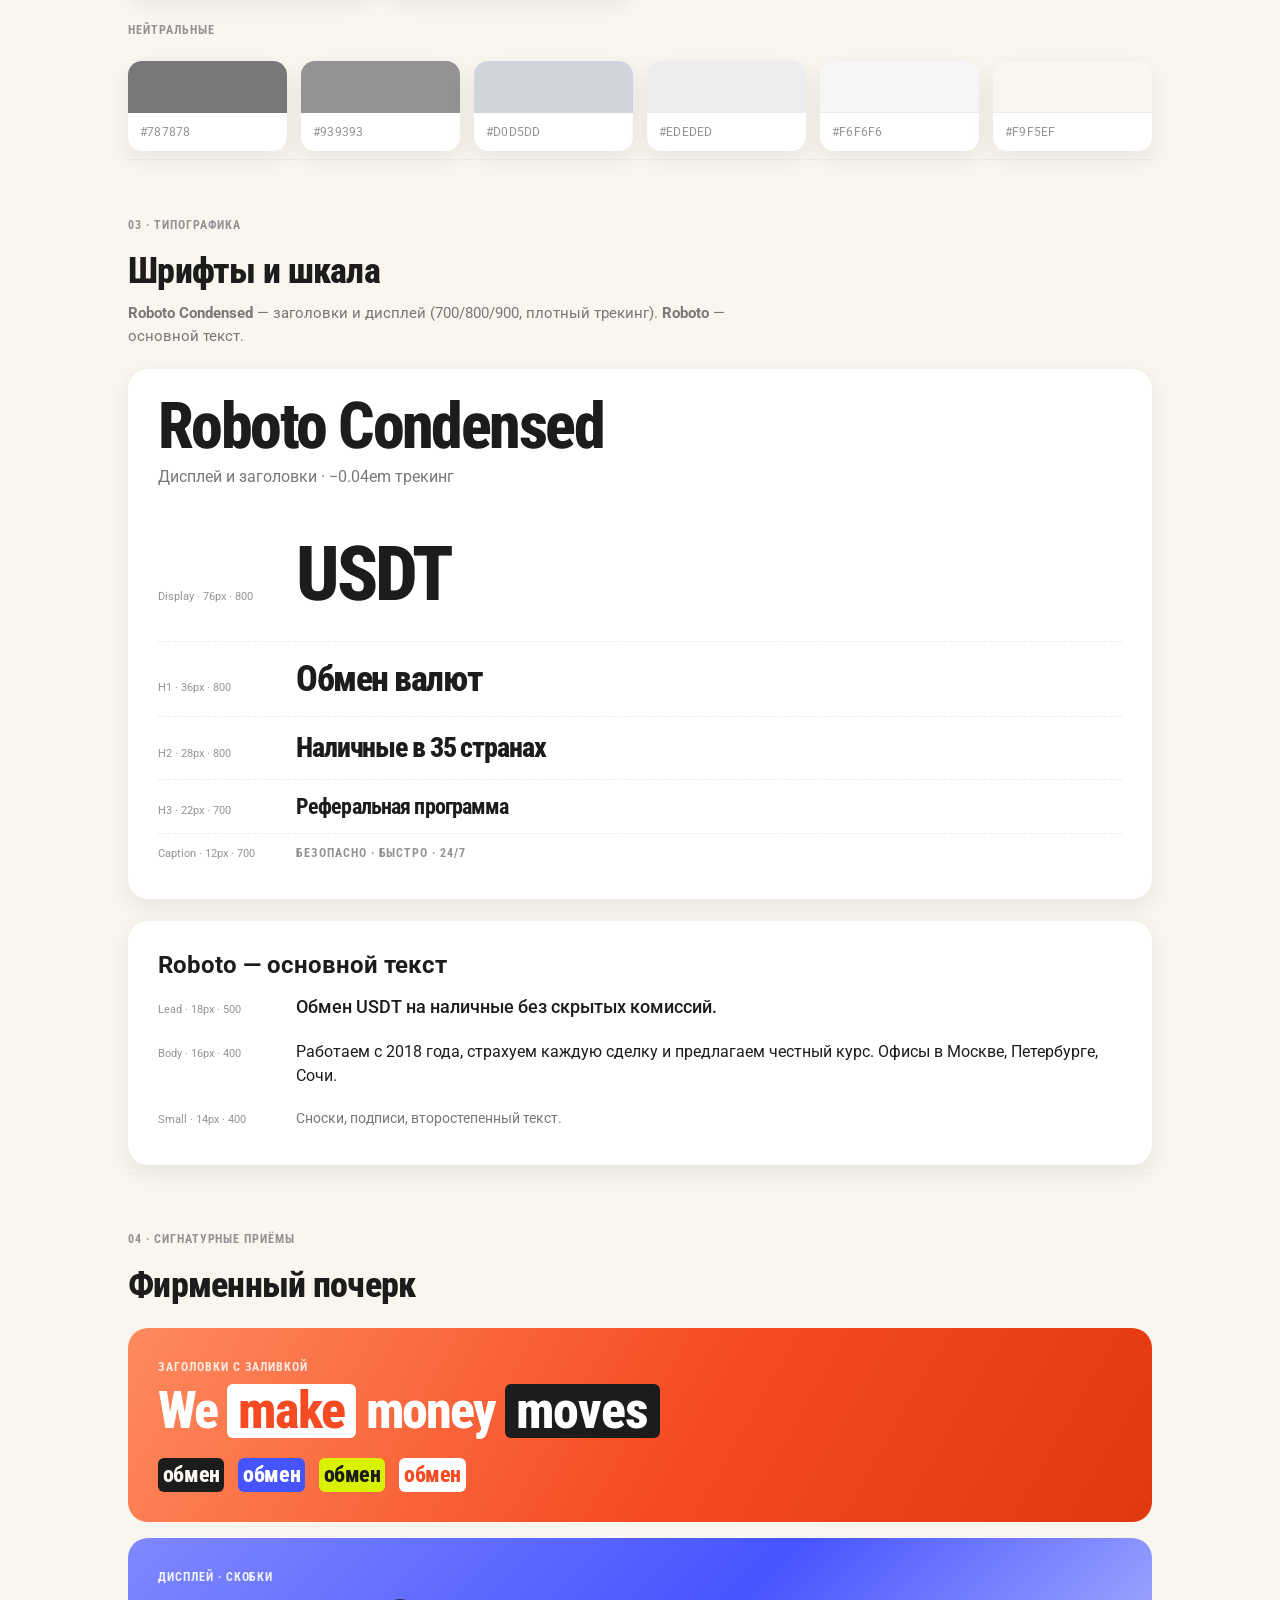
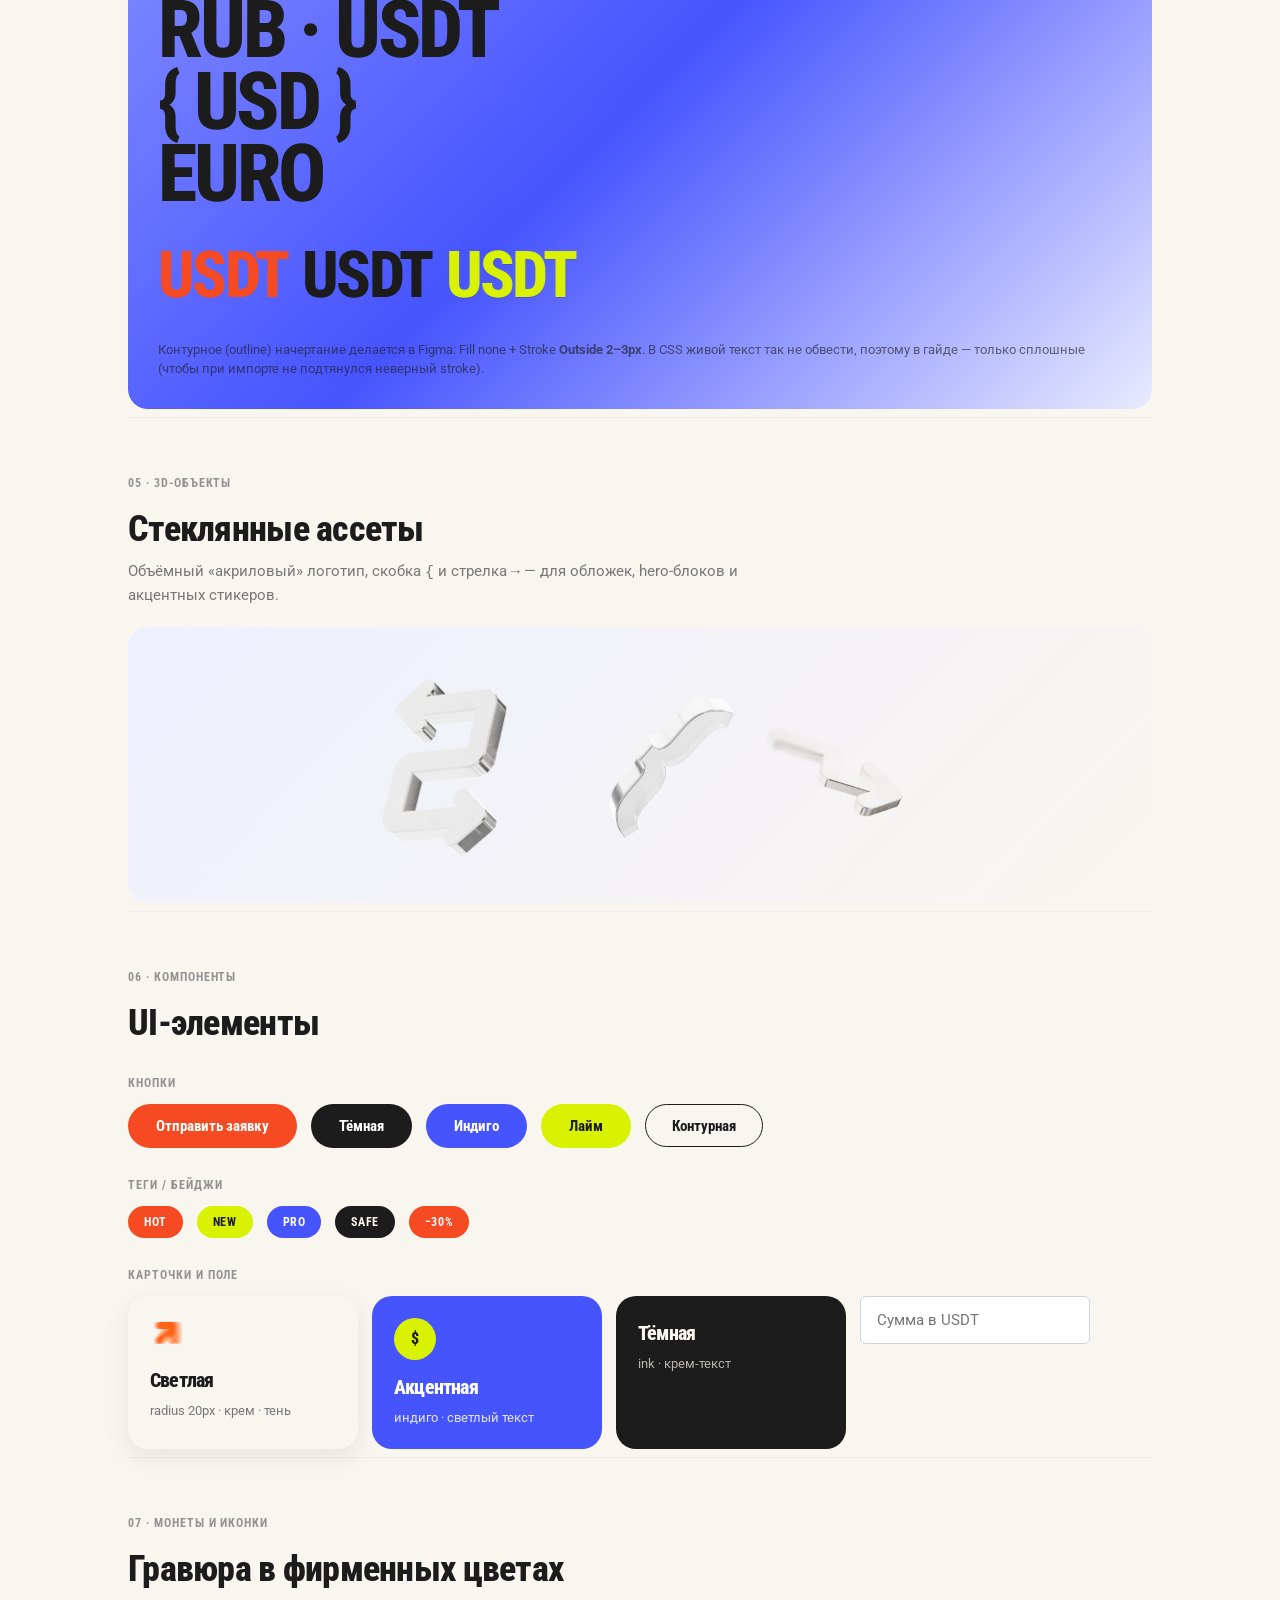
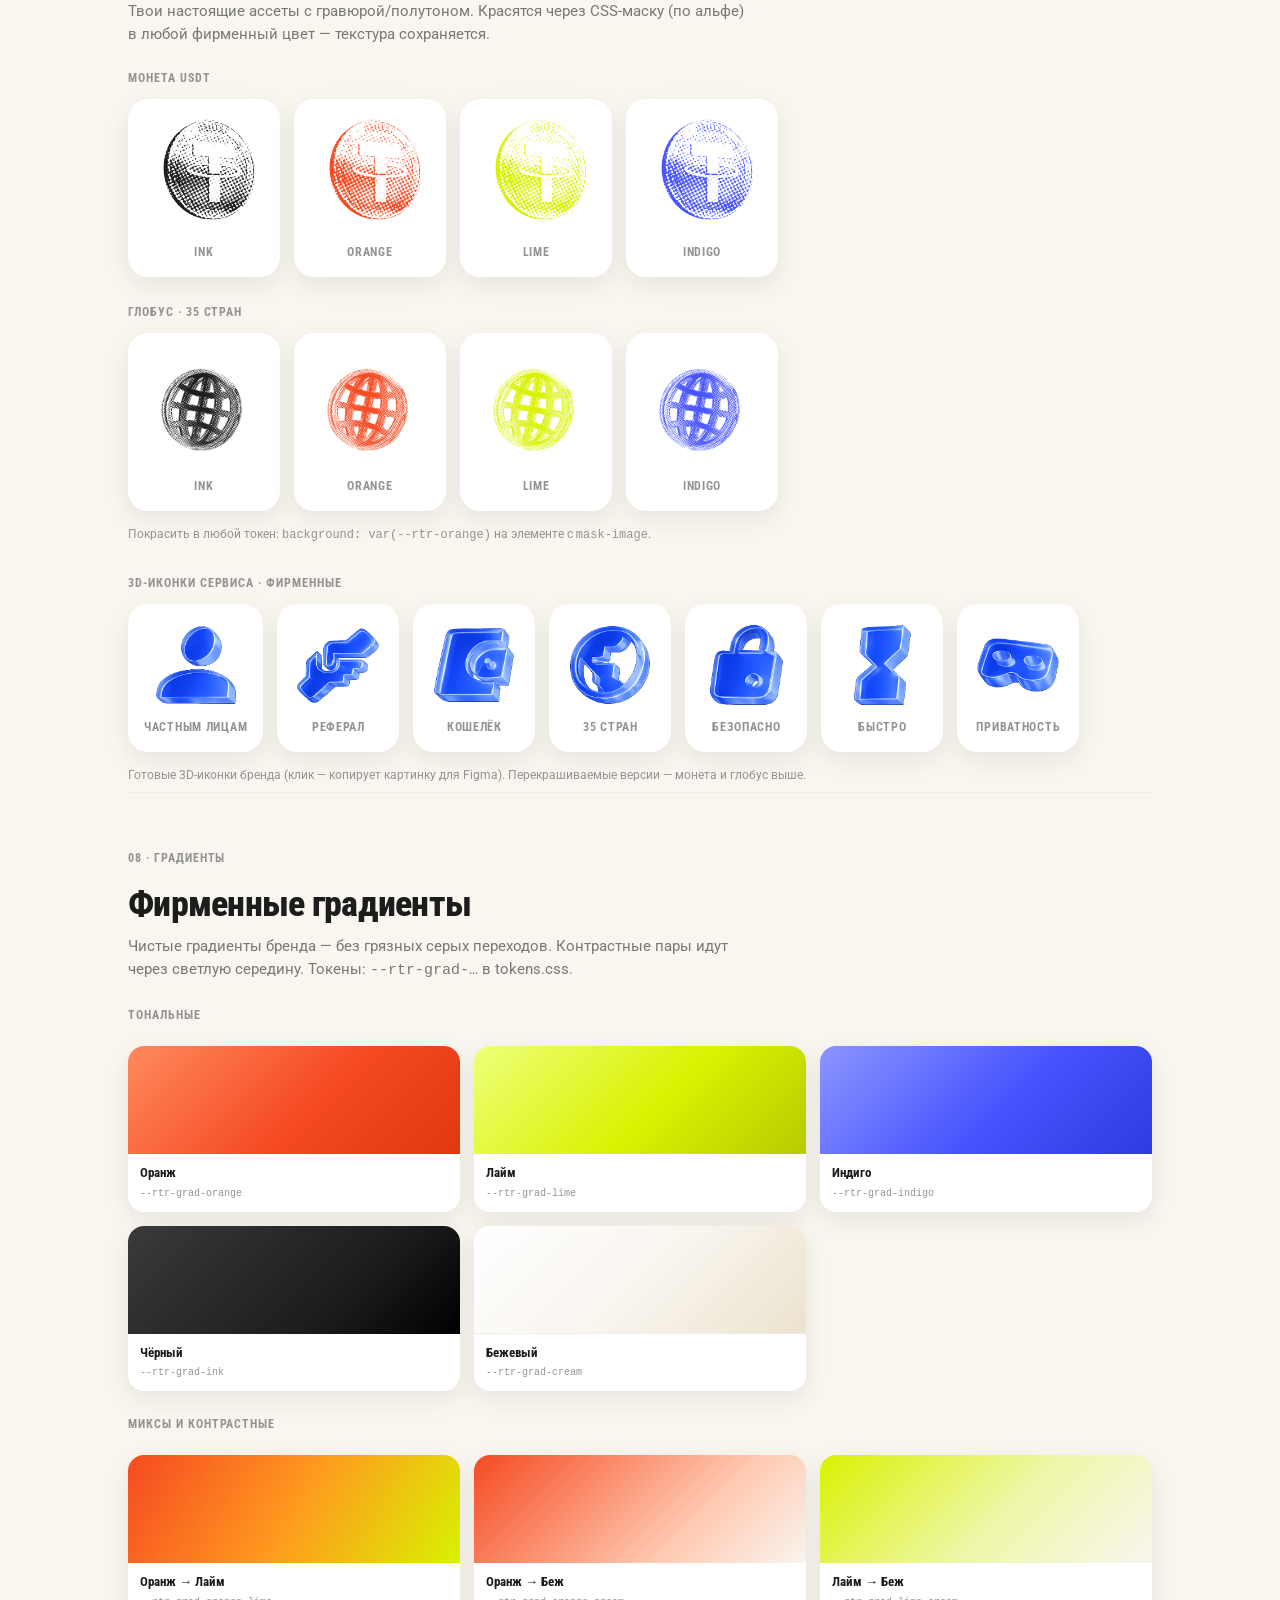
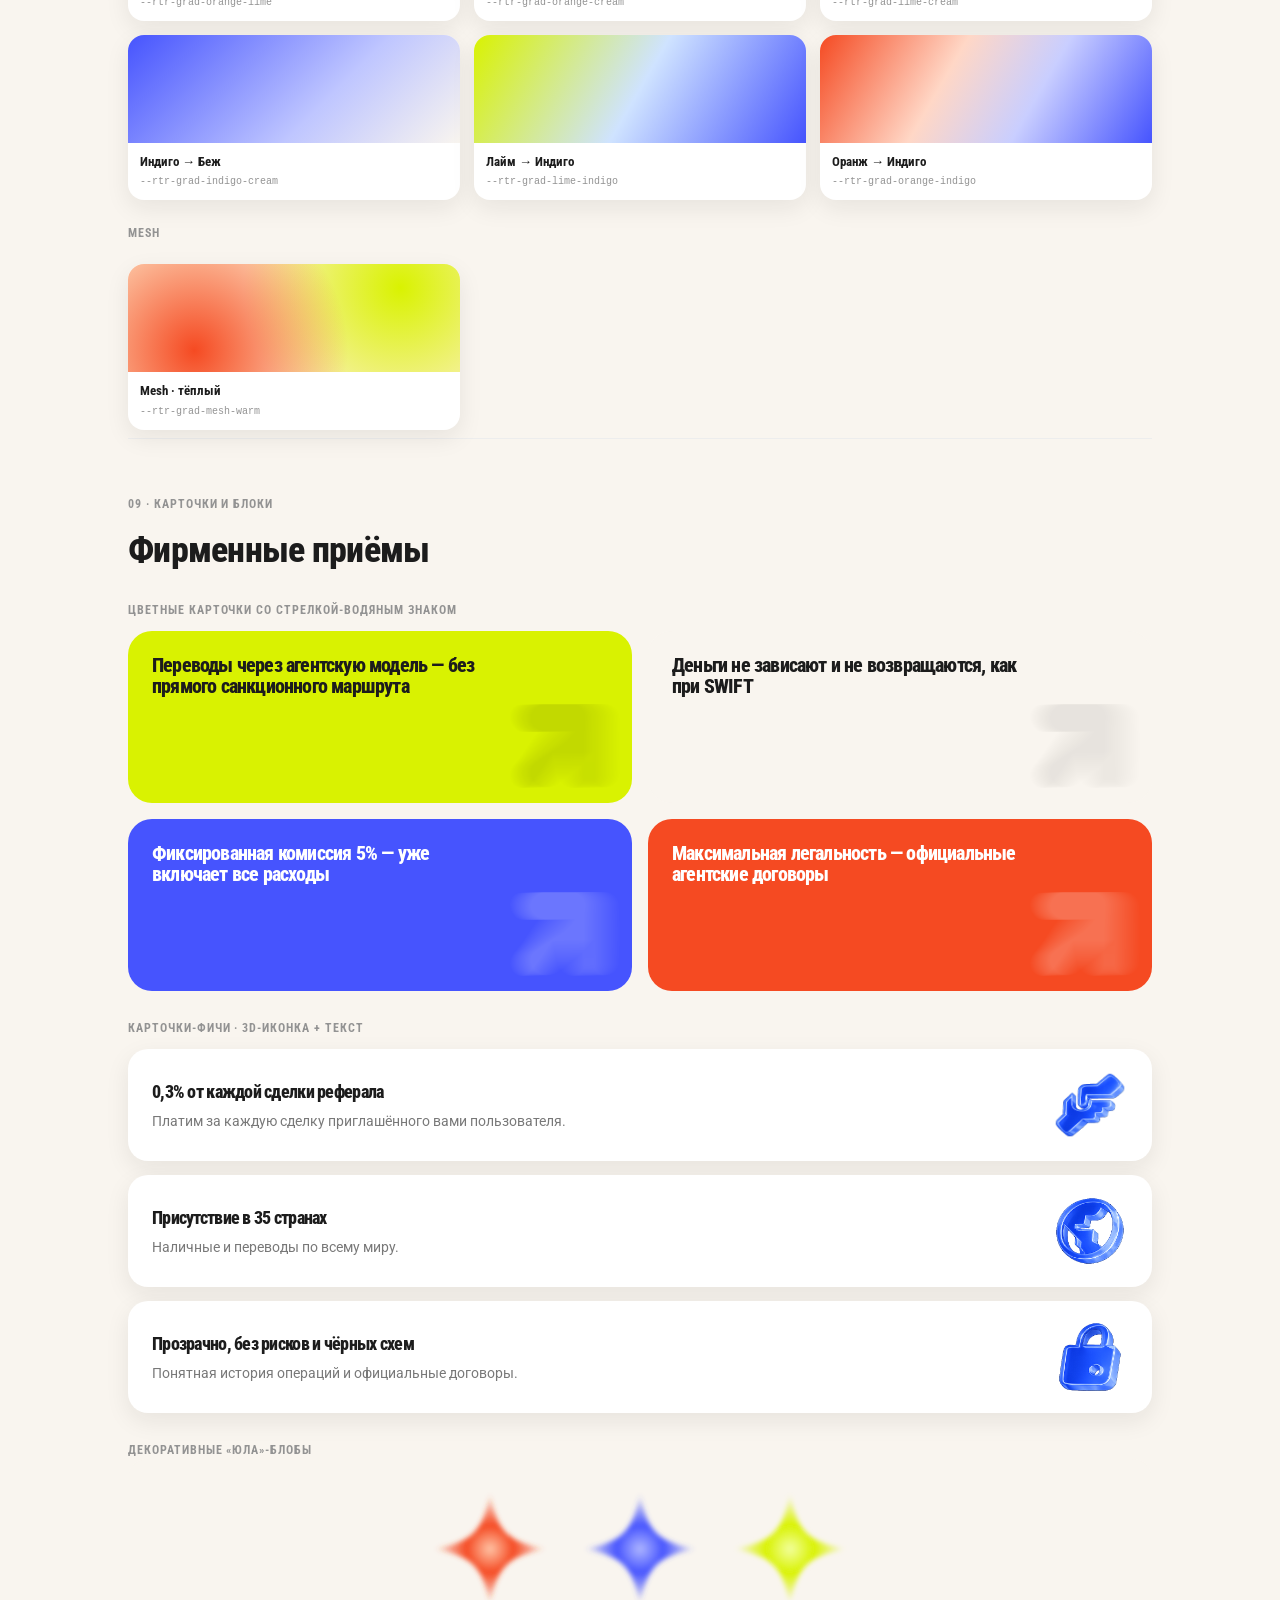
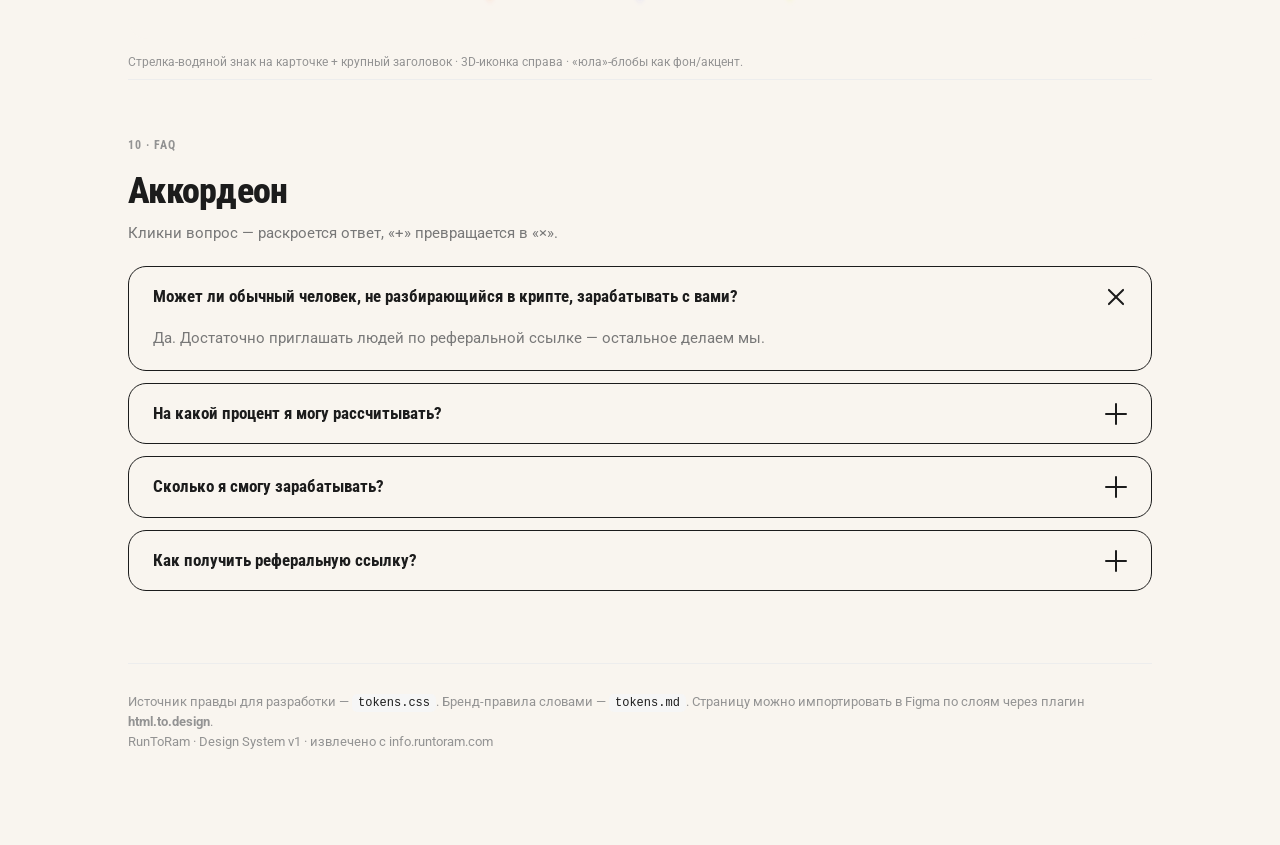
==== commit eb85317a: "Design system: add cards+blocks (arrow-watermark cards, feature cards, jula blobs) and FAQ accordion" ====
--- a/design-system/index.html
+++ b/design-system/index.html
@@ -119,6 +119,34 @@
     opacity:0; pointer-events:none; transition:opacity .18s ease, transform .18s ease; z-index:9999; }
   #copy-toast.show { opacity:1; transform:translateX(-50%) translateY(0); }
   .sw, .grad, .mono, .mono-tile, img, .hl, .btn, .pill, .disp, code { cursor:copy; }
+  /* colored cards with arrow watermark */
+  .ccard { position:relative; overflow:hidden; border-radius:24px; padding:24px; min-height:172px; }
+  .ccard h4 { font-family:var(--rtr-font-display); font-weight:800; font-size:20px; line-height:1.06; max-width:78%; position:relative; z-index:1; }
+  .ccard .wm { position:absolute; right:-8px; bottom:-22px; width:158px; height:158px;
+    -webkit-mask:url(assets/logo-lime.png) center/contain no-repeat; mask:url(assets/logo-lime.png) center/contain no-repeat; }
+  /* feature cards */
+  .feat { display:flex; align-items:center; gap:18px; background:#fff; border-radius:20px;
+    padding:18px 24px; box-shadow:var(--rtr-shadow-card); }
+  .feat .ft { flex:1; }
+  .feat .ft h4 { font-family:var(--rtr-font-display); font-weight:800; font-size:18px; }
+  .feat .ft p { font-size:14px; color:var(--rtr-gray-700); margin-top:6px; line-height:1.45; }
+  .feat img { width:76px; height:76px; object-fit:contain; flex:none; }
+  /* jula decorative */
+  .jula-row { display:flex; gap:26px; justify-content:center; align-items:center;
+    background:var(--rtr-cream); border-radius:var(--rtr-r-card); padding:28px; flex-wrap:wrap; }
+  /* accordion */
+  .acc { display:flex; flex-direction:column; gap:12px; margin-top:22px; }
+  .acc-item { border:1.5px solid var(--rtr-ink); border-radius:18px; overflow:hidden; }
+  .acc-q { display:flex; align-items:center; justify-content:space-between; gap:16px;
+    padding:17px 24px; cursor:pointer; font-family:var(--rtr-font-display); font-weight:700; font-size:17px; }
+  .acc-q .ic { flex:none; width:22px; height:22px; position:relative; transition:transform .22s ease; }
+  .acc-q .ic::before, .acc-q .ic::after { content:""; position:absolute; background:var(--rtr-ink); border-radius:2px; }
+  .acc-q .ic::before { left:0; right:0; top:10px; height:2px; }
+  .acc-q .ic::after { top:0; bottom:0; left:10px; width:2px; }
+  .acc-item.open .acc-q .ic { transform:rotate(45deg); }
+  .acc-a { max-height:0; overflow:hidden; transition:max-height .3s ease; }
+  .acc-a p { padding:0 24px 20px; font-size:15px; color:var(--rtr-gray-700); line-height:1.55; }
+  .acc-item.open .acc-a { max-height:300px; }
   footer { margin-top:64px; padding-top:28px; border-top:1px solid var(--rtr-gray-200);
     color:var(--rtr-gray-500); font-size:13px; }
   footer code { background:var(--rtr-gray-100); padding:2px 6px; border-radius:5px;
@@ -370,6 +398,48 @@
     </div>
   </section>
 
+  <!-- ===== CARDS & BLOCKS ===== -->
+  <section>
+    <div class="label">09 · Карточки и блоки</div>
+    <h2 class="sec-title">Фирменные приёмы</h2>
+
+    <div class="label" style="margin-top:24px;">Цветные карточки со стрелкой-водяным знаком</div>
+    <div style="display:grid;grid-template-columns:repeat(2,1fr);gap:16px;margin-top:12px;">
+      <div class="ccard" style="background:var(--rtr-lime);color:var(--rtr-ink)"><h4 class="disp">Переводы через агентскую модель — без прямого санкционного маршрута</h4><span class="wm" style="background:rgba(0,0,0,.10)"></span></div>
+      <div class="ccard" style="background:var(--rtr-cream);color:var(--rtr-ink)"><h4 class="disp">Деньги не зависают и не возвращаются, как при SWIFT</h4><span class="wm" style="background:rgba(0,0,0,.07)"></span></div>
+      <div class="ccard" style="background:var(--rtr-indigo);color:#fff"><h4 class="disp">Фиксированная комиссия 5% — уже включает все расходы</h4><span class="wm" style="background:rgba(255,255,255,.20)"></span></div>
+      <div class="ccard" style="background:var(--rtr-orange);color:#fff"><h4 class="disp">Максимальная легальность — официальные агентские договоры</h4><span class="wm" style="background:rgba(255,255,255,.22)"></span></div>
+    </div>
+
+    <div class="label" style="margin-top:28px;">Карточки-фичи · 3D-иконка + текст</div>
+    <div style="display:flex;flex-direction:column;gap:14px;margin-top:12px;">
+      <div class="feat"><div class="ft"><h4 class="disp">0,3% от каждой сделки реферала</h4><p>Платим за каждую сделку приглашённого вами пользователя.</p></div><img src="assets/icon3d-handshake.png" alt="handshake"></div>
+      <div class="feat"><div class="ft"><h4 class="disp">Присутствие в 35 странах</h4><p>Наличные и переводы по всему миру.</p></div><img src="assets/icon3d-globe.png" alt="globe"></div>
+      <div class="feat"><div class="ft"><h4 class="disp">Прозрачно, без рисков и чёрных схем</h4><p>Понятная история операций и официальные договоры.</p></div><img src="assets/icon3d-lock.png" alt="lock"></div>
+    </div>
+
+    <div class="label" style="margin-top:28px;">Декоративные «юла»-блобы</div>
+    <div class="jula-row">
+      <svg width="124" height="124" viewBox="0 0 200 200" aria-label="orange"><defs><radialGradient id="jg-o" cx="50%" cy="50%" r="50%"><stop offset="0%" stop-color="#FFC4A6"/><stop offset="42%" stop-color="#F54A22"/><stop offset="100%" stop-color="#F54A22" stop-opacity="0"/></radialGradient><filter id="jb-o" x="-20%" y="-20%" width="140%" height="140%"><feGaussianBlur stdDeviation="4"/></filter></defs><path d="M100 10C112 72 128 88 190 100C128 112 112 128 100 190C88 128 72 112 10 100C72 88 88 72 100 10Z" fill="url(#jg-o)" filter="url(#jb-o)"/></svg>
+      <svg width="124" height="124" viewBox="0 0 200 200" aria-label="indigo"><defs><radialGradient id="jg-i" cx="50%" cy="50%" r="50%"><stop offset="0%" stop-color="#AEB6FF"/><stop offset="42%" stop-color="#4654FE"/><stop offset="100%" stop-color="#4654FE" stop-opacity="0"/></radialGradient><filter id="jb-i" x="-20%" y="-20%" width="140%" height="140%"><feGaussianBlur stdDeviation="4"/></filter></defs><path d="M100 10C112 72 128 88 190 100C128 112 112 128 100 190C88 128 72 112 10 100C72 88 88 72 100 10Z" fill="url(#jg-i)" filter="url(#jb-i)"/></svg>
+      <svg width="124" height="124" viewBox="0 0 200 200" aria-label="lime"><defs><radialGradient id="jg-l" cx="50%" cy="50%" r="50%"><stop offset="0%" stop-color="#F2FF9E"/><stop offset="42%" stop-color="#D9F201"/><stop offset="100%" stop-color="#D9F201" stop-opacity="0"/></radialGradient><filter id="jb-l" x="-20%" y="-20%" width="140%" height="140%"><feGaussianBlur stdDeviation="4"/></filter></defs><path d="M100 10C112 72 128 88 190 100C128 112 112 128 100 190C88 128 72 112 10 100C72 88 88 72 100 10Z" fill="url(#jg-l)" filter="url(#jb-l)"/></svg>
+    </div>
+    <p class="copy-hint">Стрелка-водяной знак на карточке + крупный заголовок · 3D-иконка справа · «юла»-блобы как фон/акцент.</p>
+  </section>
+
+  <!-- ===== FAQ ===== -->
+  <section>
+    <div class="label">10 · FAQ</div>
+    <h2 class="sec-title">Аккордеон</h2>
+    <p class="sec-note">Кликни вопрос — раскроется ответ, «+» превращается в «×».</p>
+    <div class="acc">
+      <div class="acc-item open"><div class="acc-q"><span>Может ли обычный человек, не разбирающийся в крипте, зарабатывать с вами?</span><span class="ic"></span></div><div class="acc-a"><p>Да. Достаточно приглашать людей по реферальной ссылке — остальное делаем мы.</p></div></div>
+      <div class="acc-item"><div class="acc-q"><span>На какой процент я могу рассчитывать?</span><span class="ic"></span></div><div class="acc-a"><p>0,3% от суммы каждой сделки вашего реферала.</p></div></div>
+      <div class="acc-item"><div class="acc-q"><span>Сколько я смогу зарабатывать?</span><span class="ic"></span></div><div class="acc-a"><p>Потолка нет. Средний чек одной сделки — 1 300 000 ₽, при комиссии 0,3% это ~3 900 ₽ с одной сделки.</p></div></div>
+      <div class="acc-item"><div class="acc-q"><span>Как получить реферальную ссылку?</span><span class="ic"></span></div><div class="acc-a"><p>В личном кабинете — раздел «Реферальная программа».</p></div></div>
+    </div>
+  </section>
+
   <footer>
     Источник правды для разработки — <code>tokens.css</code>. Бренд-правила словами — <code>tokens.md</code>.
     Страницу можно импортировать в Figma по слоям через плагин <b>html.to.design</b>.<br>
@@ -397,6 +467,7 @@
     catch(e){ flash('Браузер не поддерживает копирование картинок'); }
   }
   document.addEventListener('click', function(e){
+    var aq=e.target.closest('.acc-q'); if(aq){ aq.parentElement.classList.toggle('open'); return; }
     var code=e.target.closest('code'); if(code){ copyText(code.textContent.trim()); return; }
     var sw=e.target.closest('.sw'); if(sw&&sw.dataset.hex){ copyText(sw.dataset.hex); return; }
     var grad=e.target.closest('.grad'); if(grad){ var g=grad.querySelector('.gsw'); if(g) copyText(getComputedStyle(g).backgroundImage); return; }
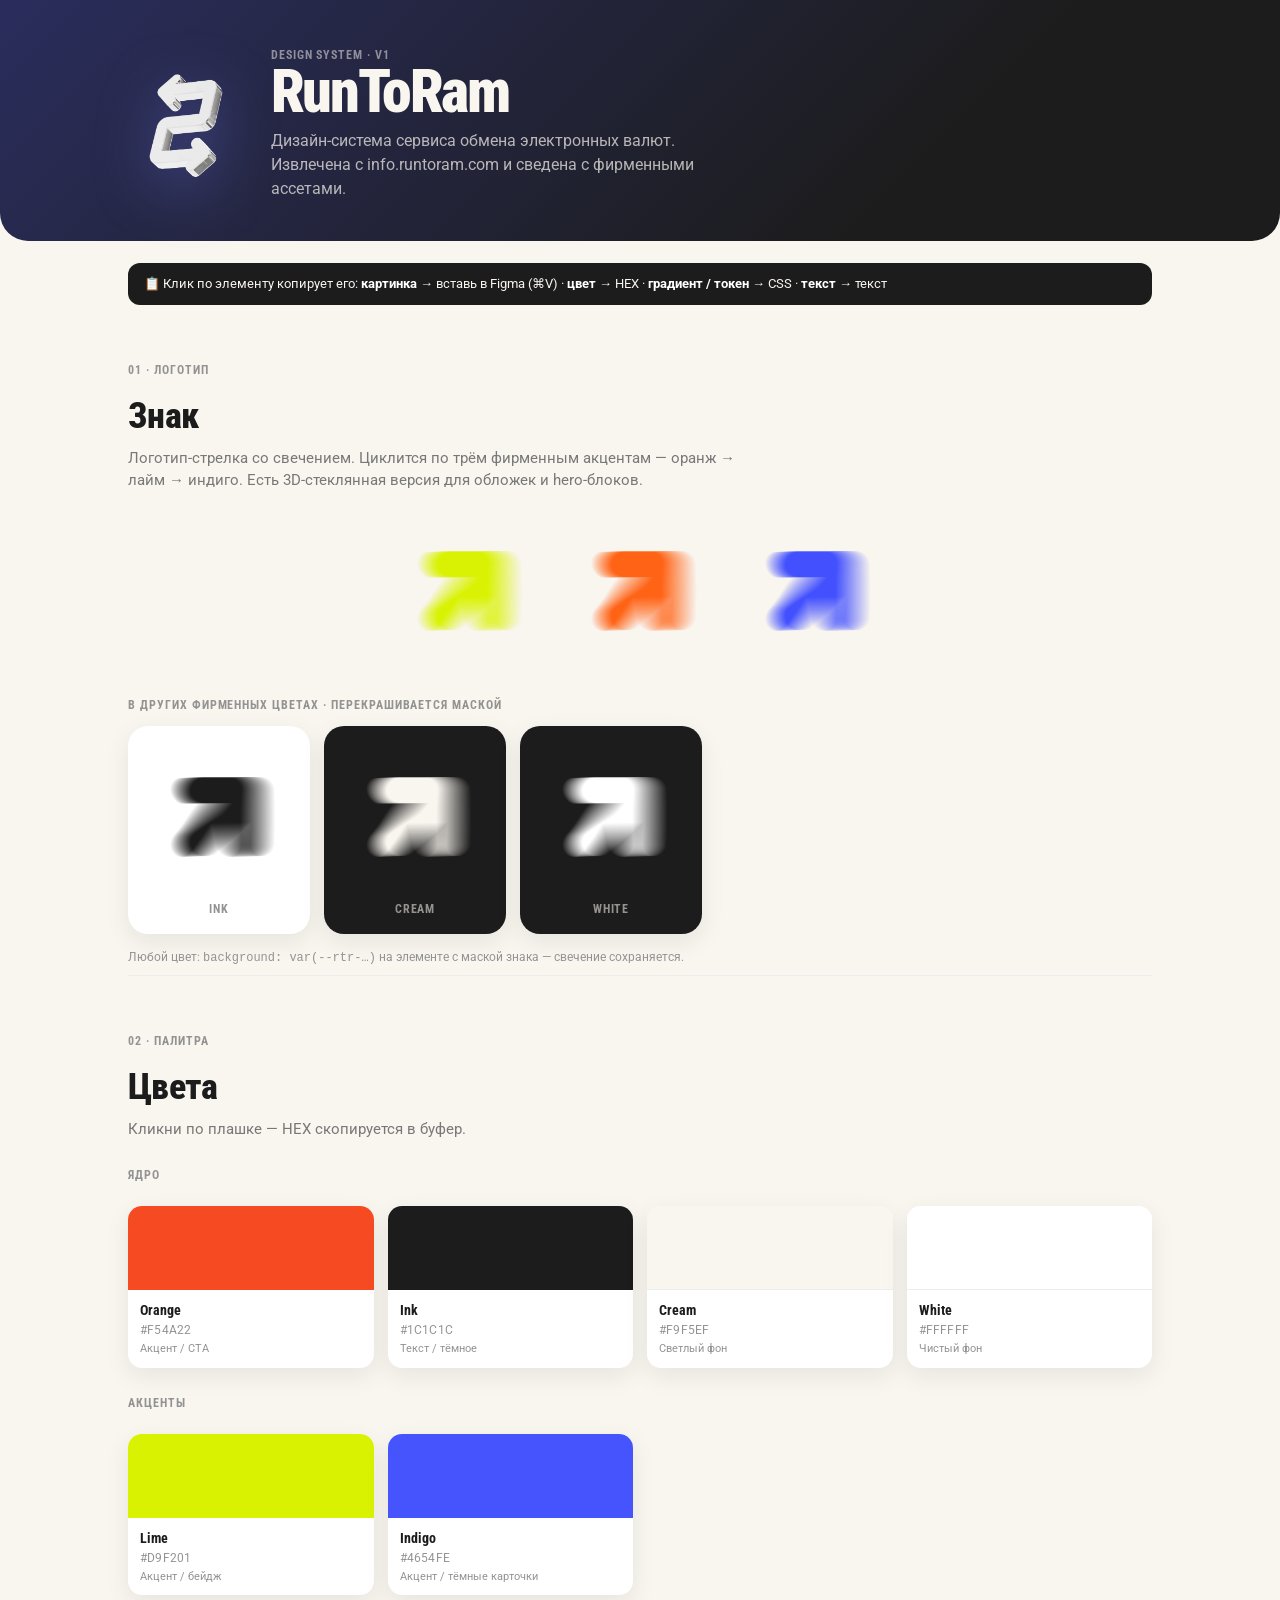
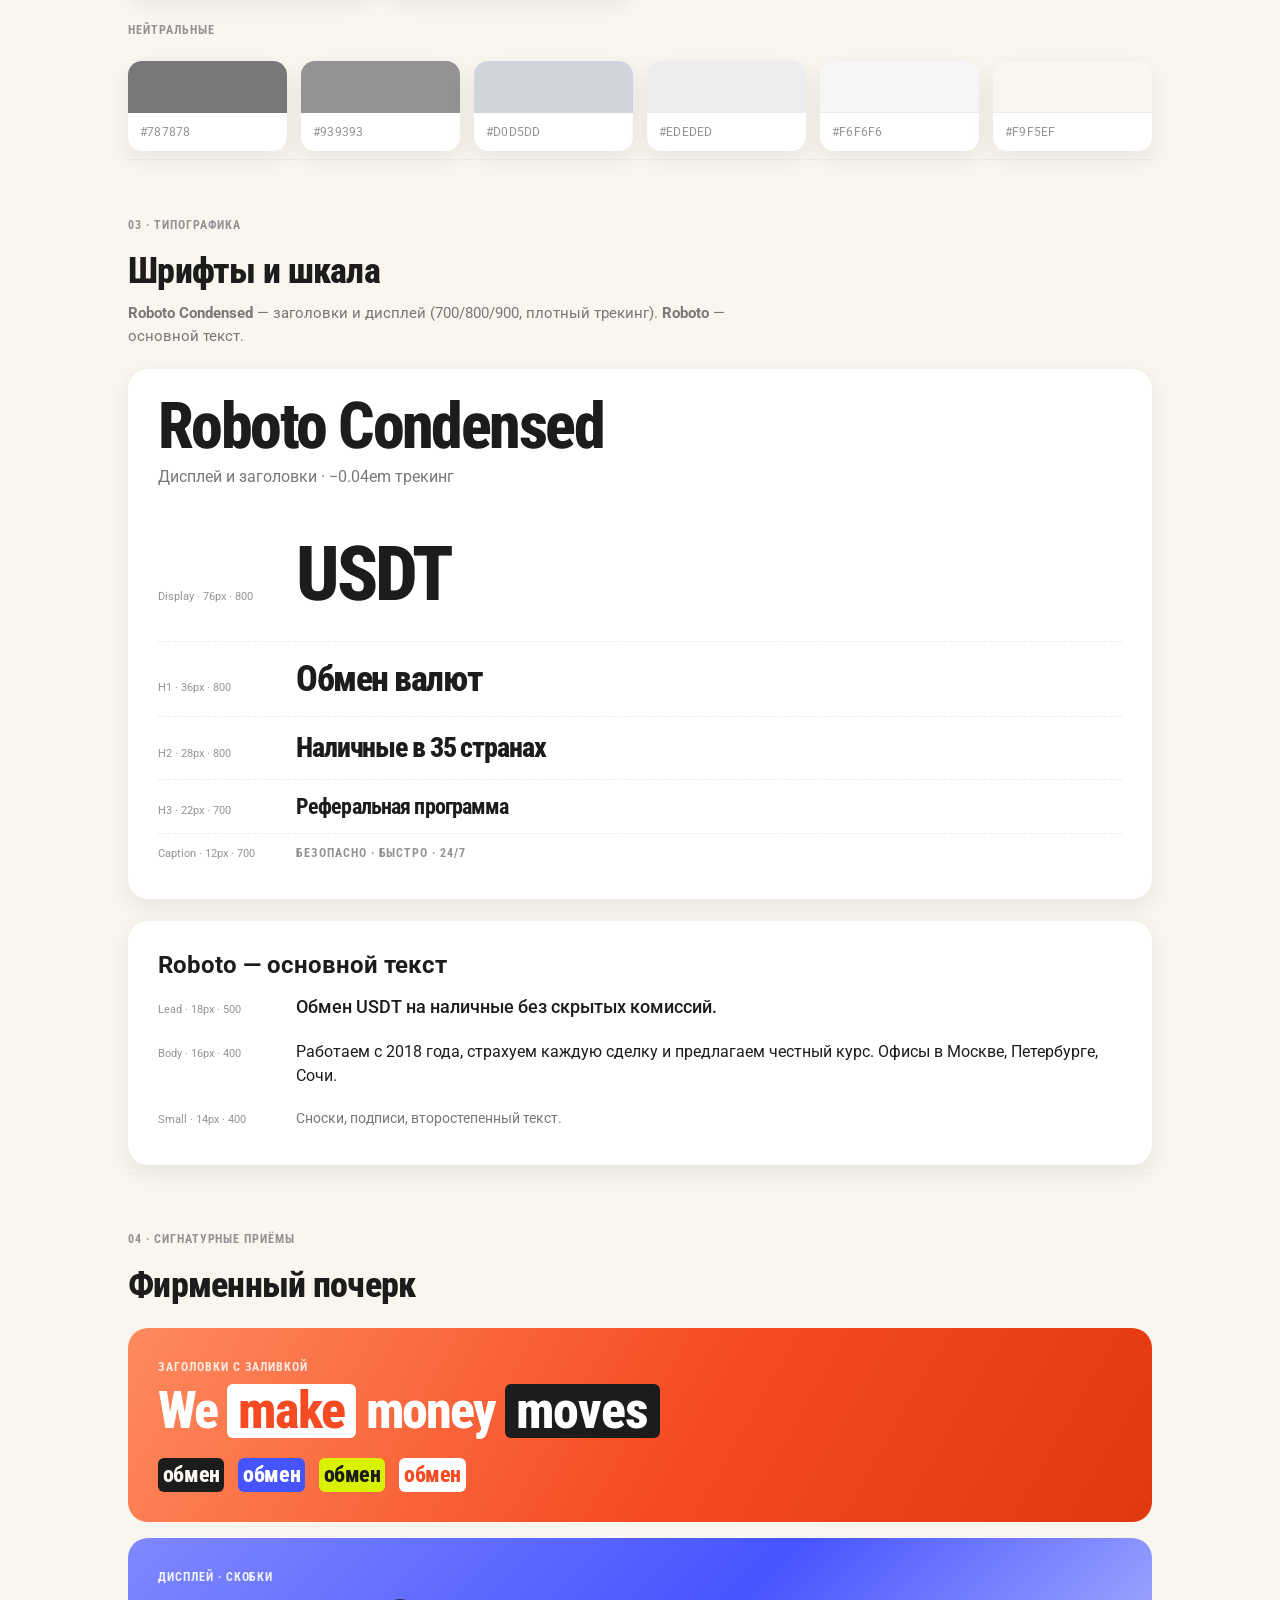
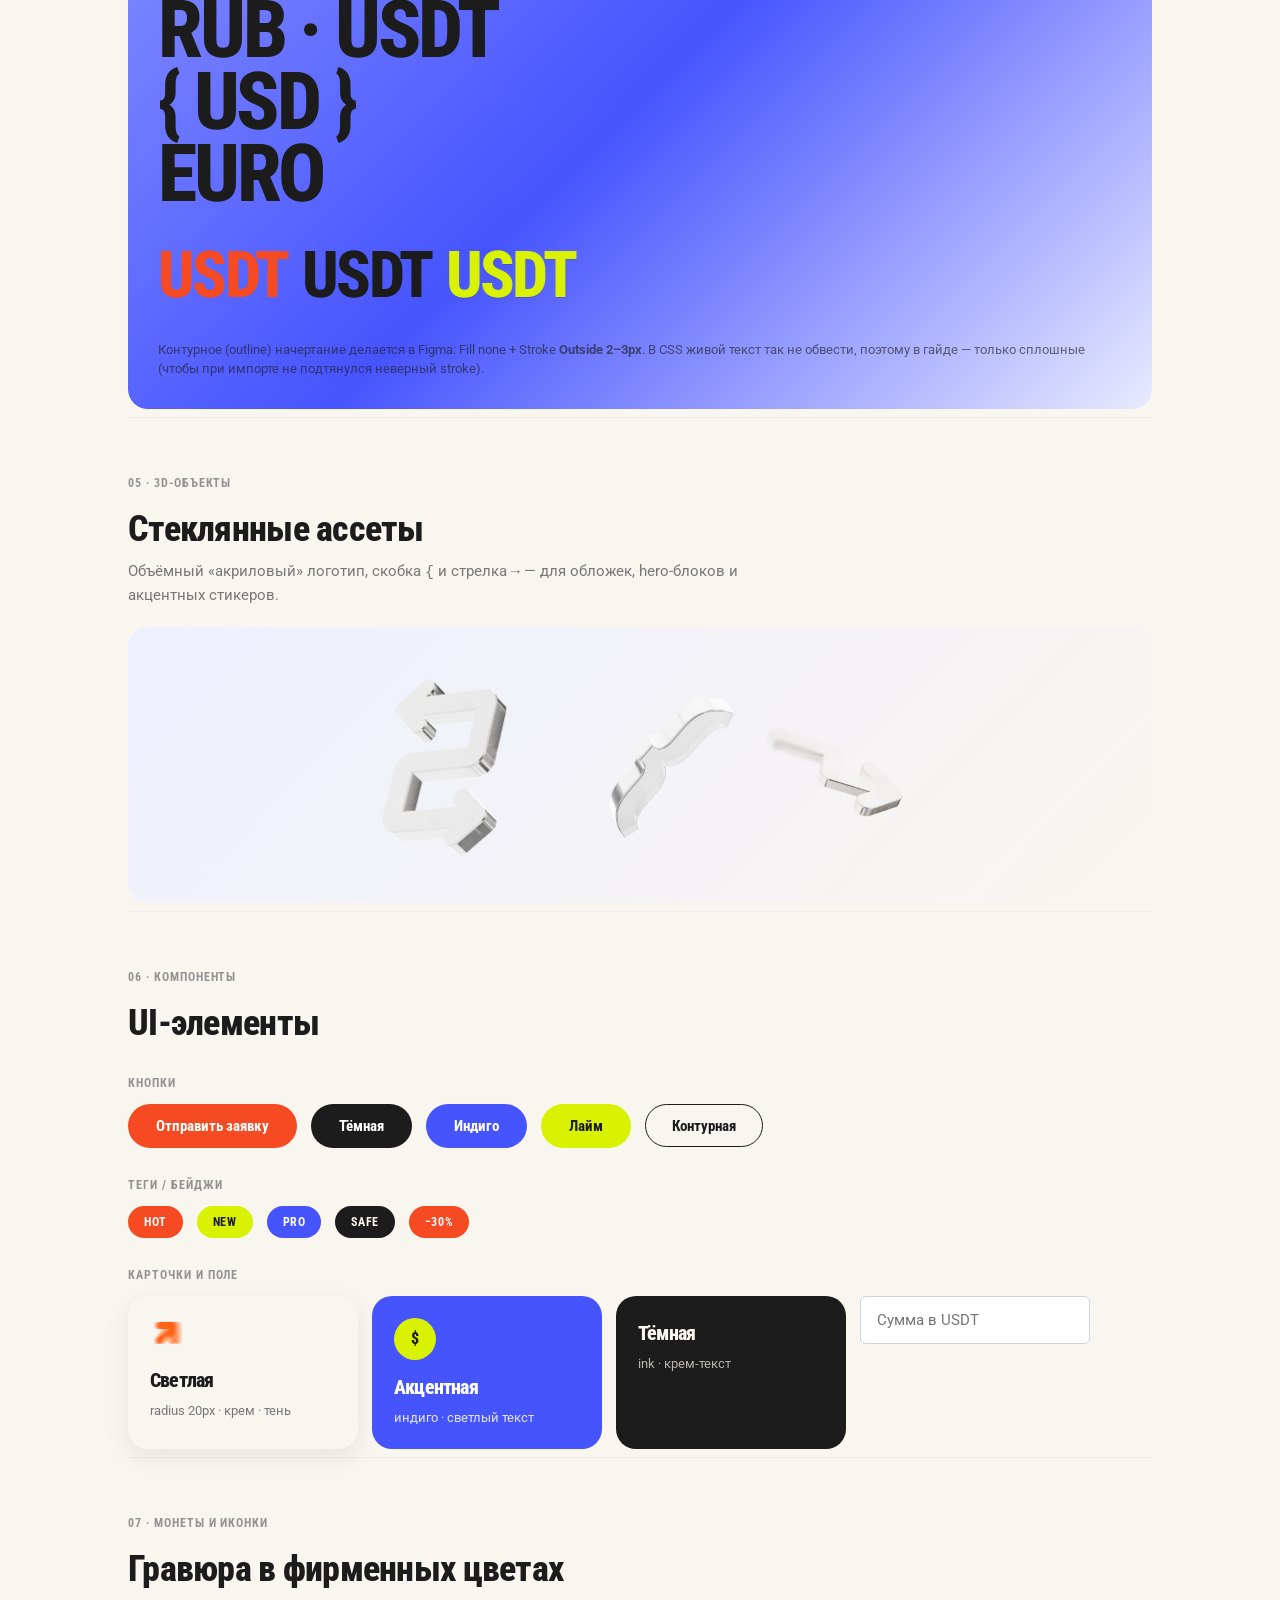
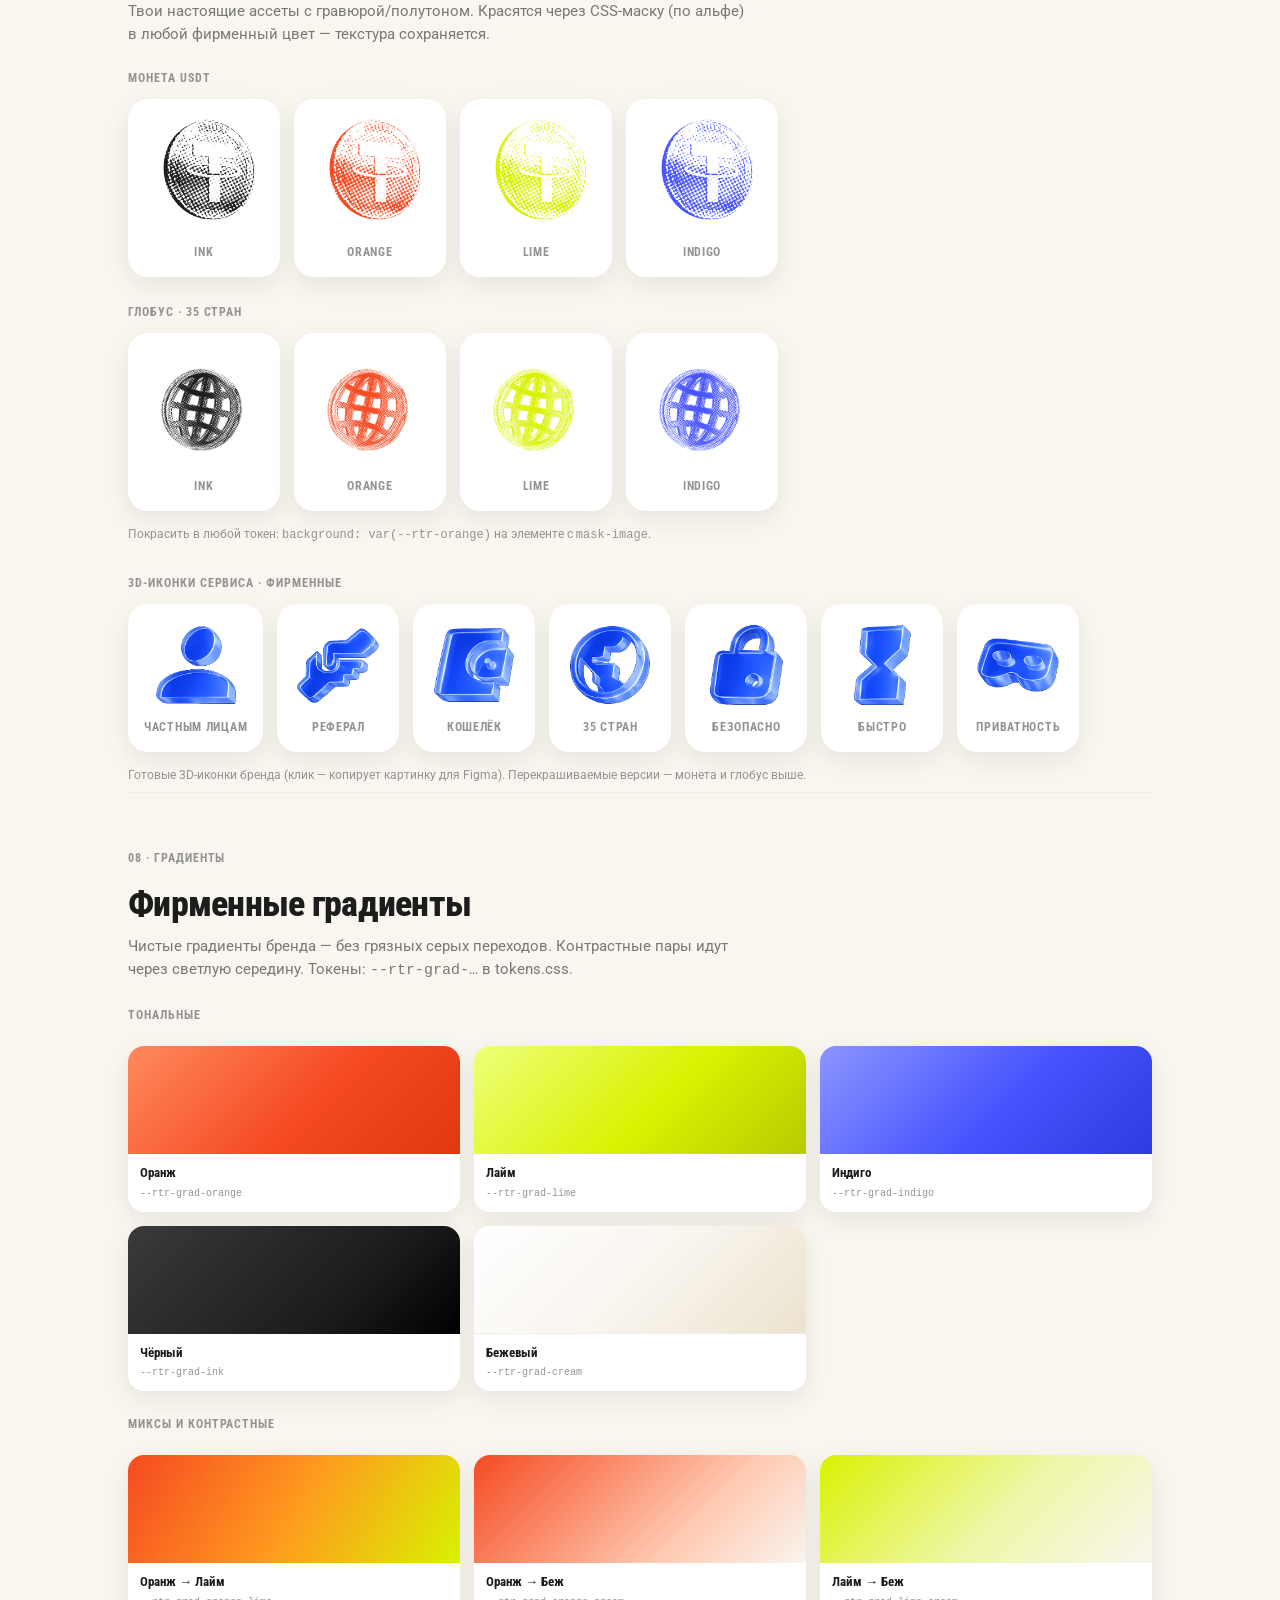
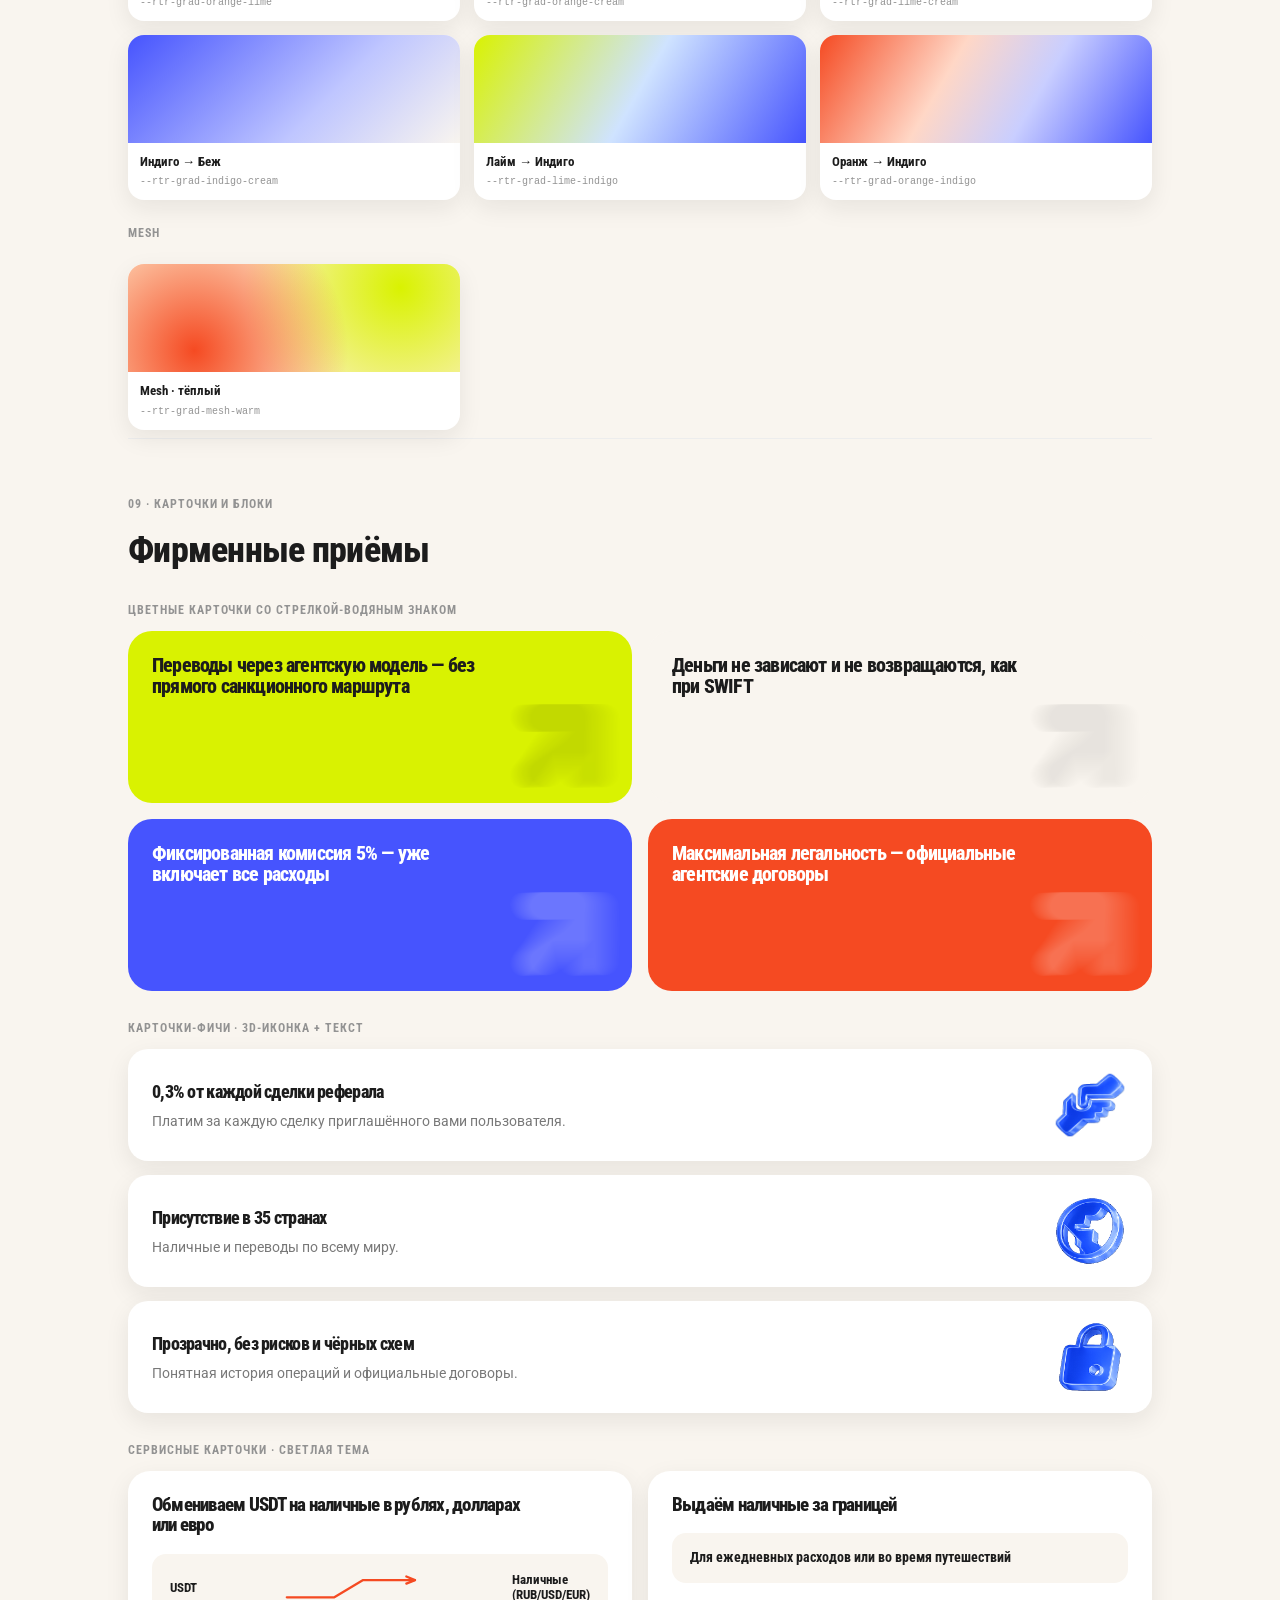
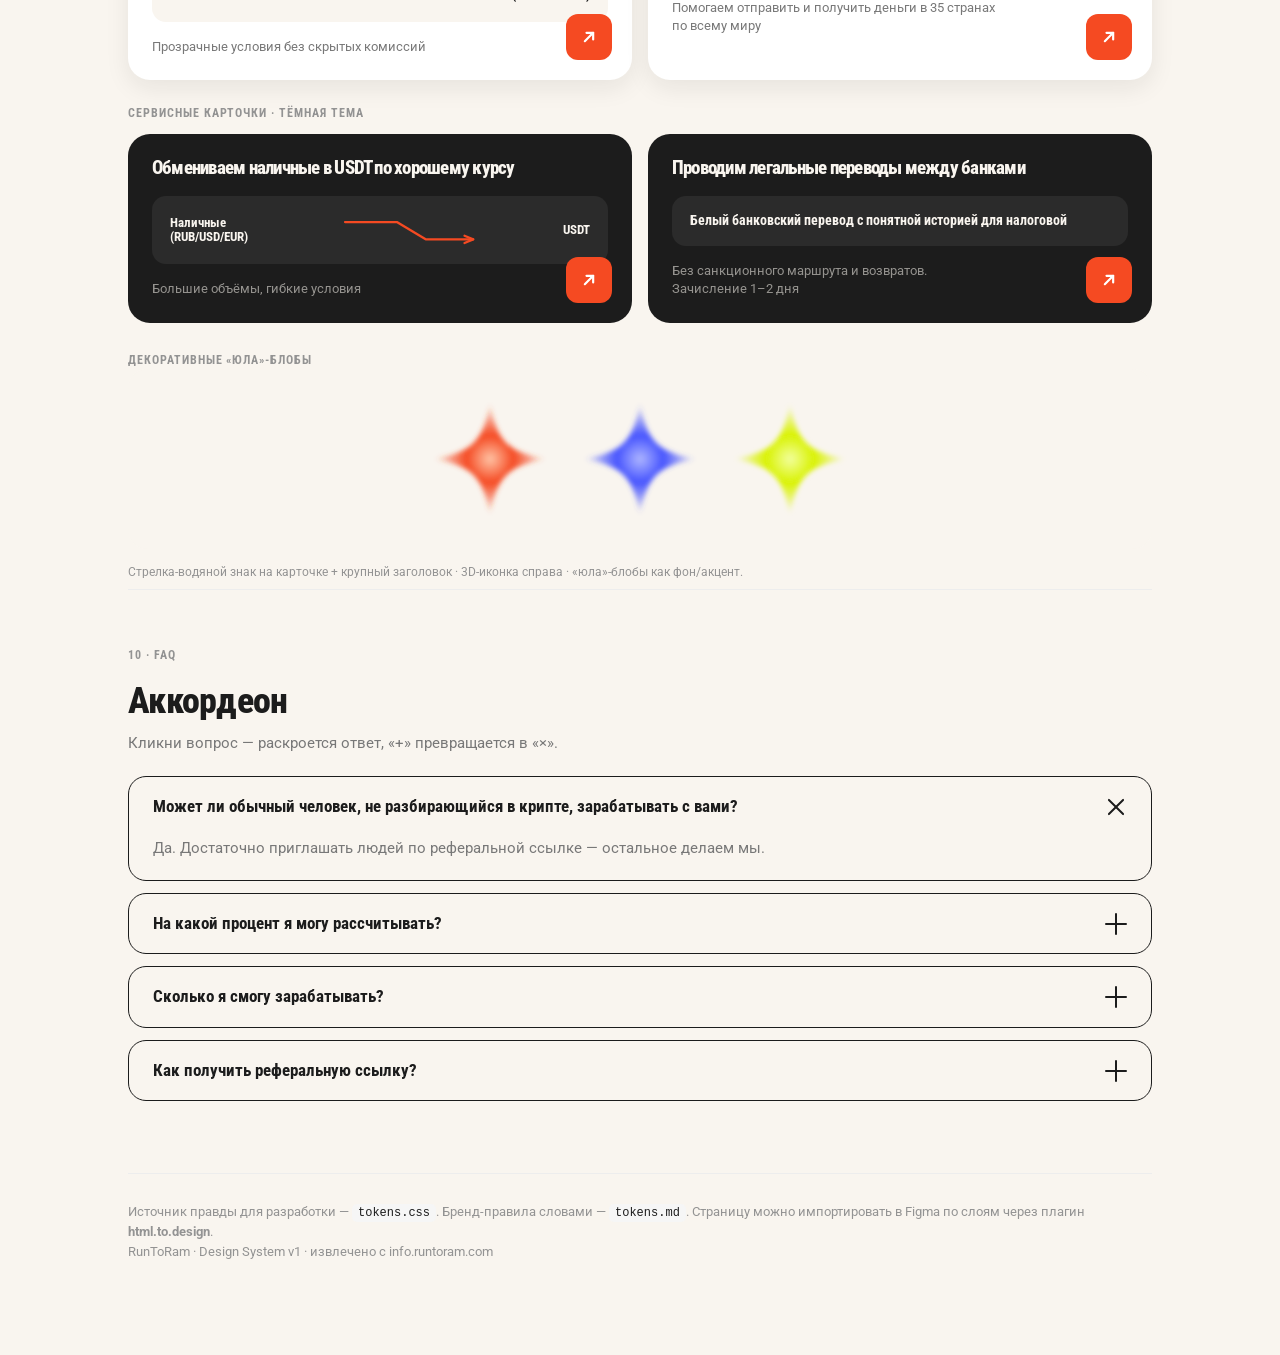
==== commit 3a296afe: "Design system: service cards in light/dark theme with crisp flow + corner arrows Co-Authored-By: Cla" ====
--- a/design-system/index.html
+++ b/design-system/index.html
@@ -147,6 +147,22 @@
   .acc-a { max-height:0; overflow:hidden; transition:max-height .3s ease; }
   .acc-a p { padding:0 24px 20px; font-size:15px; color:var(--rtr-gray-700); line-height:1.55; }
   .acc-item.open .acc-a { max-height:300px; }
+  /* service cards (light / dark) */
+  .scard { background:#fff; border-radius:22px; padding:24px; position:relative; box-shadow:var(--rtr-shadow-card); }
+  .scard h4 { font-family:var(--rtr-font-display); font-weight:800; font-size:19px; line-height:1.08; color:var(--rtr-ink); max-width:82%; }
+  .scard .flow { display:flex; align-items:center; gap:12px; background:var(--rtr-cream); border-radius:14px; padding:16px 18px; margin-top:18px; }
+  .scard .flow .lab2 { font-family:var(--rtr-font-display); font-weight:700; font-size:13px; color:var(--rtr-ink); line-height:1.1; white-space:nowrap; }
+  .scard .flow svg { flex:1; min-width:50px; height:36px; }
+  .scard .hl2 { background:var(--rtr-cream); border-radius:14px; padding:16px 18px; margin-top:18px;
+    font-family:var(--rtr-font-display); font-weight:700; font-size:14px; color:var(--rtr-ink); line-height:1.25; }
+  .scard .desc { font-size:13px; color:var(--rtr-gray-700); margin-top:16px; max-width:72%; line-height:1.4; }
+  .scard .go { position:absolute; right:20px; bottom:20px; width:46px; height:46px; border-radius:12px;
+    background:var(--rtr-orange); display:flex; align-items:center; justify-content:center; }
+  .scard.dark { background:var(--rtr-ink); box-shadow:none; }
+  .scard.dark h4 { color:var(--rtr-cream); }
+  .scard.dark .flow, .scard.dark .hl2 { background:#2B2B2B; }
+  .scard.dark .flow .lab2, .scard.dark .hl2 { color:var(--rtr-cream); }
+  .scard.dark .desc { color:rgba(249,245,239,.55); }
   footer { margin-top:64px; padding-top:28px; border-top:1px solid var(--rtr-gray-200);
     color:var(--rtr-gray-500); font-size:13px; }
   footer code { background:var(--rtr-gray-100); padding:2px 6px; border-radius:5px;
@@ -416,6 +432,38 @@
       <div class="feat"><div class="ft"><h4 class="disp">0,3% от каждой сделки реферала</h4><p>Платим за каждую сделку приглашённого вами пользователя.</p></div><img src="assets/icon3d-handshake.png" alt="handshake"></div>
       <div class="feat"><div class="ft"><h4 class="disp">Присутствие в 35 странах</h4><p>Наличные и переводы по всему миру.</p></div><img src="assets/icon3d-globe.png" alt="globe"></div>
       <div class="feat"><div class="ft"><h4 class="disp">Прозрачно, без рисков и чёрных схем</h4><p>Понятная история операций и официальные договоры.</p></div><img src="assets/icon3d-lock.png" alt="lock"></div>
+    </div>
+
+    <div class="label" style="margin-top:28px;">Сервисные карточки · светлая тема</div>
+    <div style="display:grid;grid-template-columns:repeat(2,1fr);gap:16px;margin-top:12px;">
+      <div class="scard">
+        <h4 class="disp">Обмениваем USDT на наличные в рублях, долларах или евро</h4>
+        <div class="flow"><span class="lab2">USDT</span><svg viewBox="0 0 200 50" preserveAspectRatio="xMidYMid meet"><path d="M6 38 H72 L112 14 H184" fill="none" stroke="#F54A22" stroke-width="3.2" stroke-linecap="round" stroke-linejoin="round"/><path d="M184 14 l-12 -5 M184 14 l-12 5" fill="none" stroke="#F54A22" stroke-width="3.2" stroke-linecap="round"/></svg><span class="lab2">Наличные<br>(RUB/USD/EUR)</span></div>
+        <p class="desc">Прозрачные условия без скрытых комиссий</p>
+        <span class="go"><svg viewBox="0 0 24 24" width="20" height="20" fill="none" stroke="#fff" stroke-width="2.6" stroke-linecap="round" stroke-linejoin="round"><path d="M7 17 L17 7"/><path d="M9 7 H17 V15"/></svg></span>
+      </div>
+      <div class="scard">
+        <h4 class="disp">Выдаём наличные за границей</h4>
+        <div class="hl2">Для ежедневных расходов или во время путешествий</div>
+        <p class="desc">Помогаем отправить и получить деньги в 35 странах по всему миру</p>
+        <span class="go"><svg viewBox="0 0 24 24" width="20" height="20" fill="none" stroke="#fff" stroke-width="2.6" stroke-linecap="round" stroke-linejoin="round"><path d="M7 17 L17 7"/><path d="M9 7 H17 V15"/></svg></span>
+      </div>
+    </div>
+
+    <div class="label" style="margin-top:24px;">Сервисные карточки · тёмная тема</div>
+    <div style="display:grid;grid-template-columns:repeat(2,1fr);gap:16px;margin-top:12px;">
+      <div class="scard dark">
+        <h4 class="disp">Обмениваем наличные в USDT по хорошему курсу</h4>
+        <div class="flow"><span class="lab2">Наличные<br>(RUB/USD/EUR)</span><svg viewBox="0 0 200 50" preserveAspectRatio="xMidYMid meet"><path d="M16 14 H88 L128 38 H194" fill="none" stroke="#F54A22" stroke-width="3.2" stroke-linecap="round" stroke-linejoin="round"/><path d="M194 38 l-12 -5 M194 38 l-12 5" fill="none" stroke="#F54A22" stroke-width="3.2" stroke-linecap="round"/></svg><span class="lab2">USDT</span></div>
+        <p class="desc">Большие объёмы, гибкие условия</p>
+        <span class="go"><svg viewBox="0 0 24 24" width="20" height="20" fill="none" stroke="#fff" stroke-width="2.6" stroke-linecap="round" stroke-linejoin="round"><path d="M7 17 L17 7"/><path d="M9 7 H17 V15"/></svg></span>
+      </div>
+      <div class="scard dark">
+        <h4 class="disp">Проводим легальные переводы между банками</h4>
+        <div class="hl2">Белый банковский перевод с понятной историей для налоговой</div>
+        <p class="desc">Без санкционного маршрута и возвратов. Зачисление 1–2 дня</p>
+        <span class="go"><svg viewBox="0 0 24 24" width="20" height="20" fill="none" stroke="#fff" stroke-width="2.6" stroke-linecap="round" stroke-linejoin="round"><path d="M7 17 L17 7"/><path d="M9 7 H17 V15"/></svg></span>
+      </div>
     </div>
 
     <div class="label" style="margin-top:28px;">Декоративные «юла»-блобы</div>
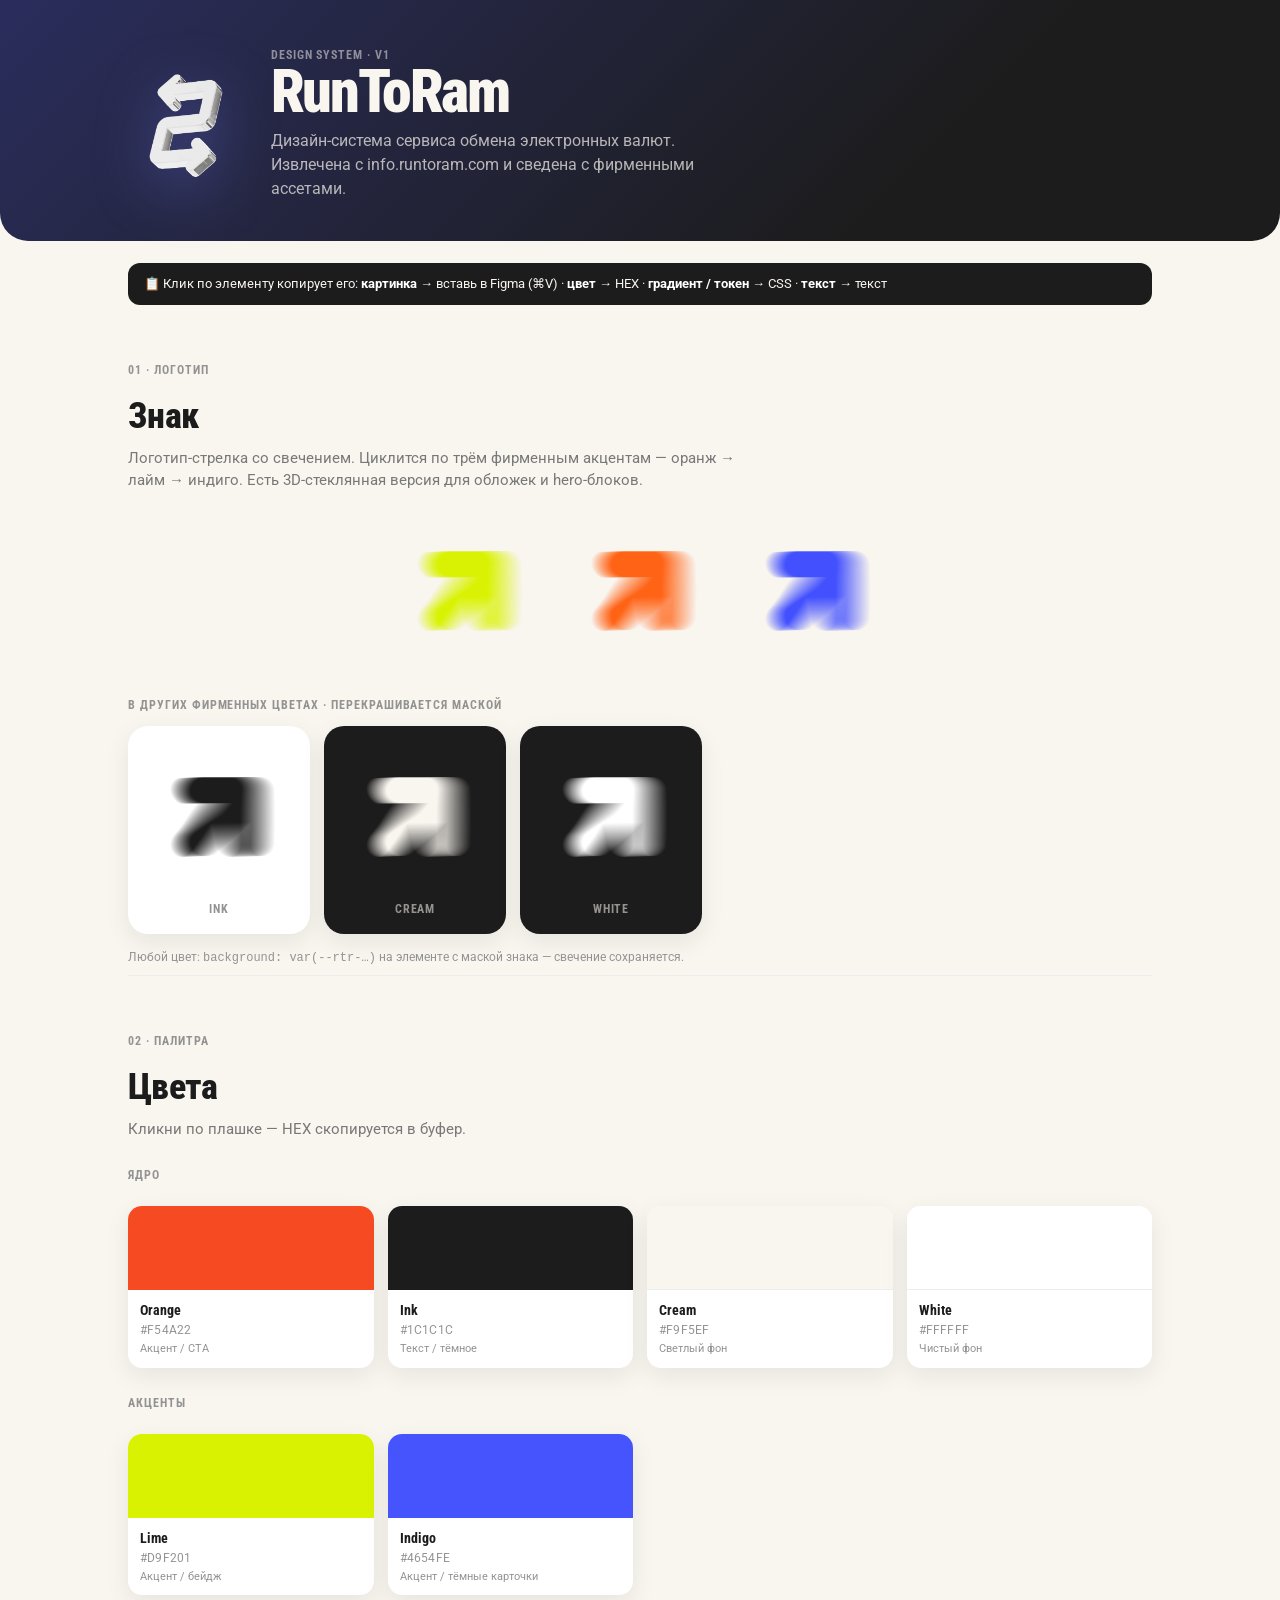
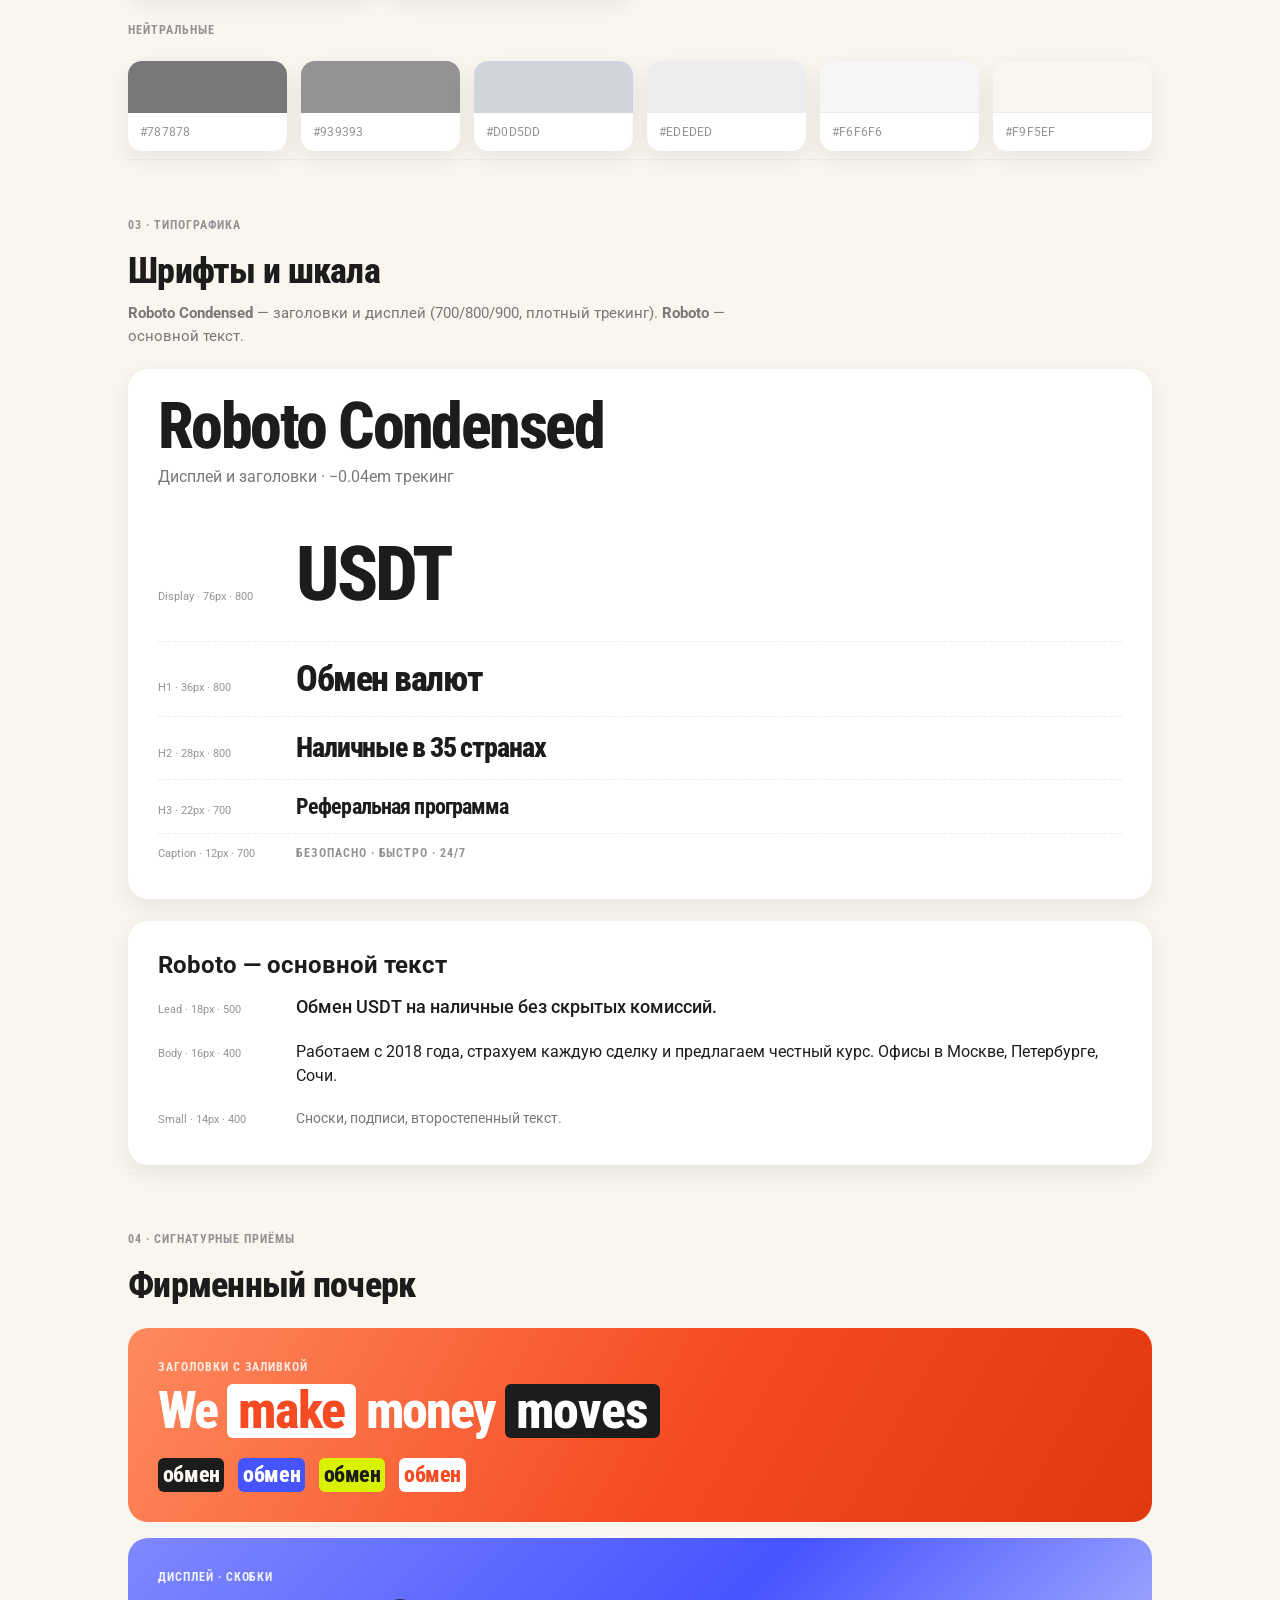
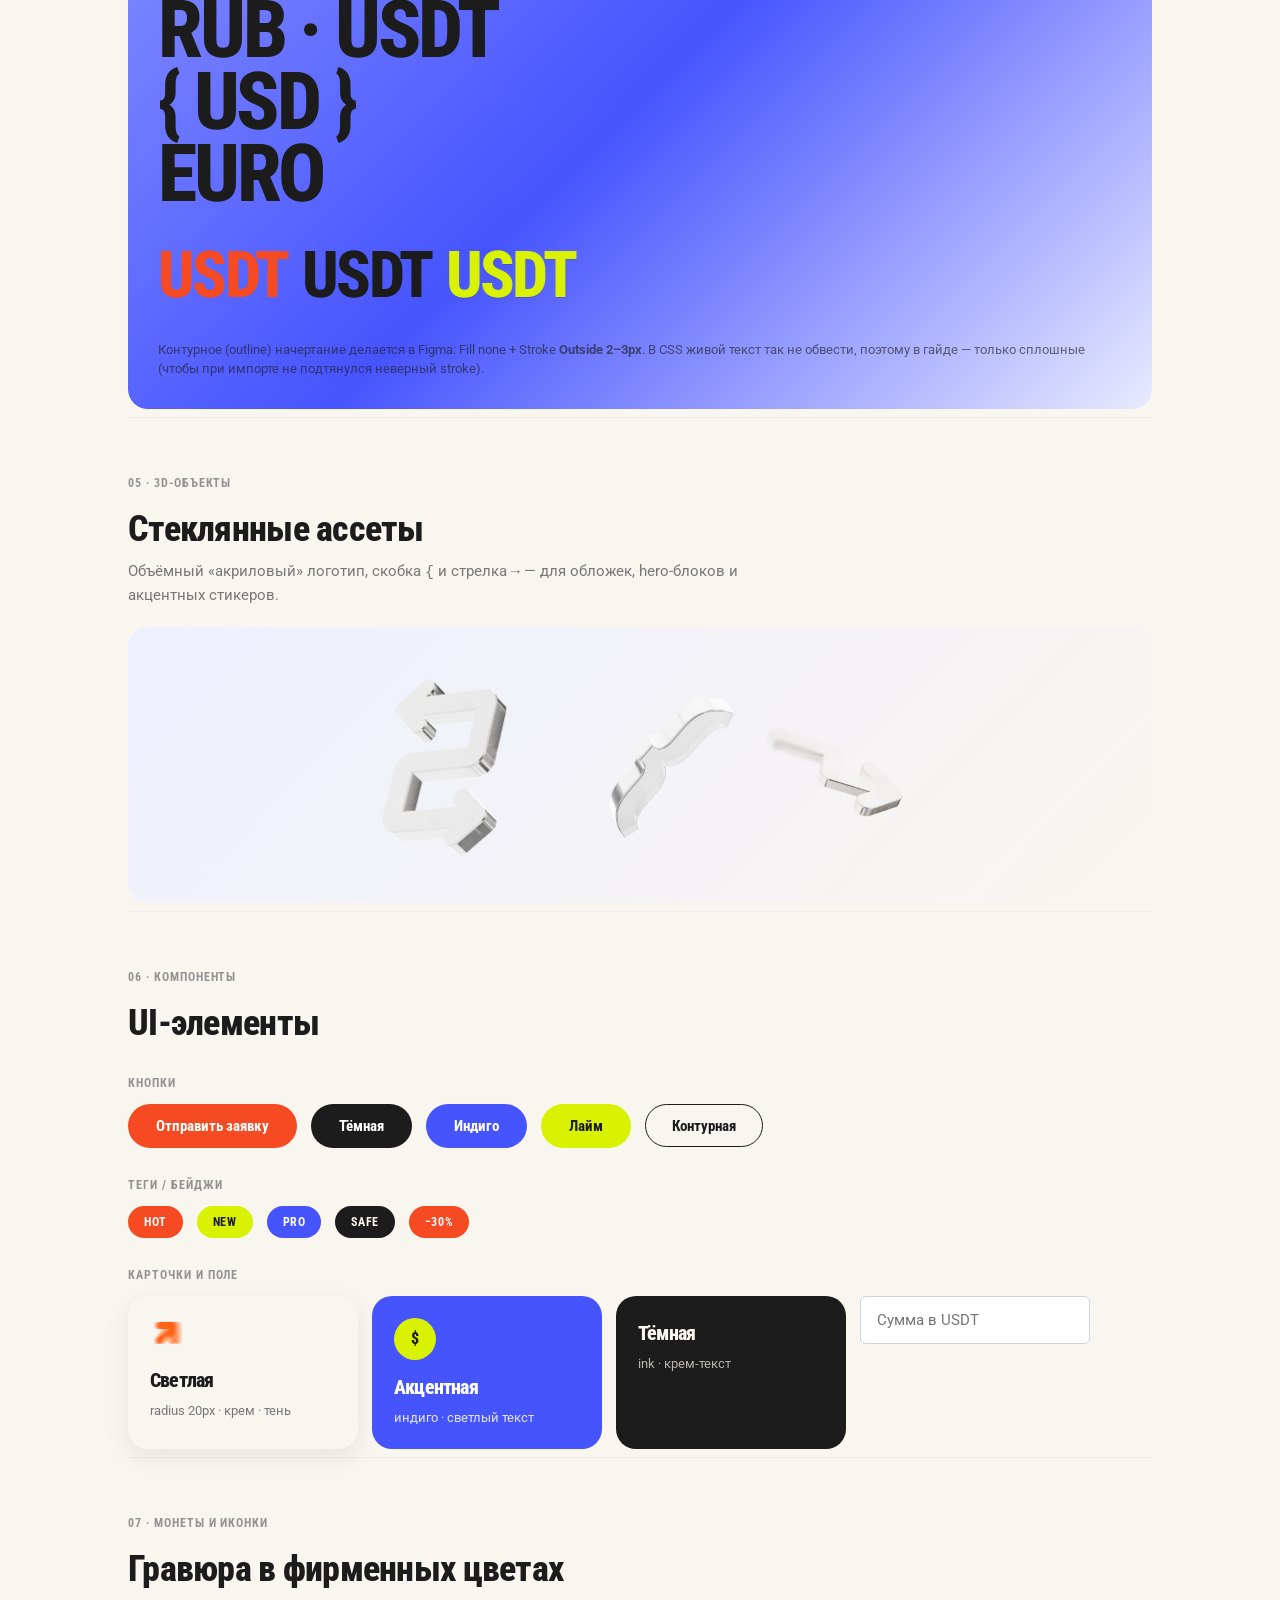
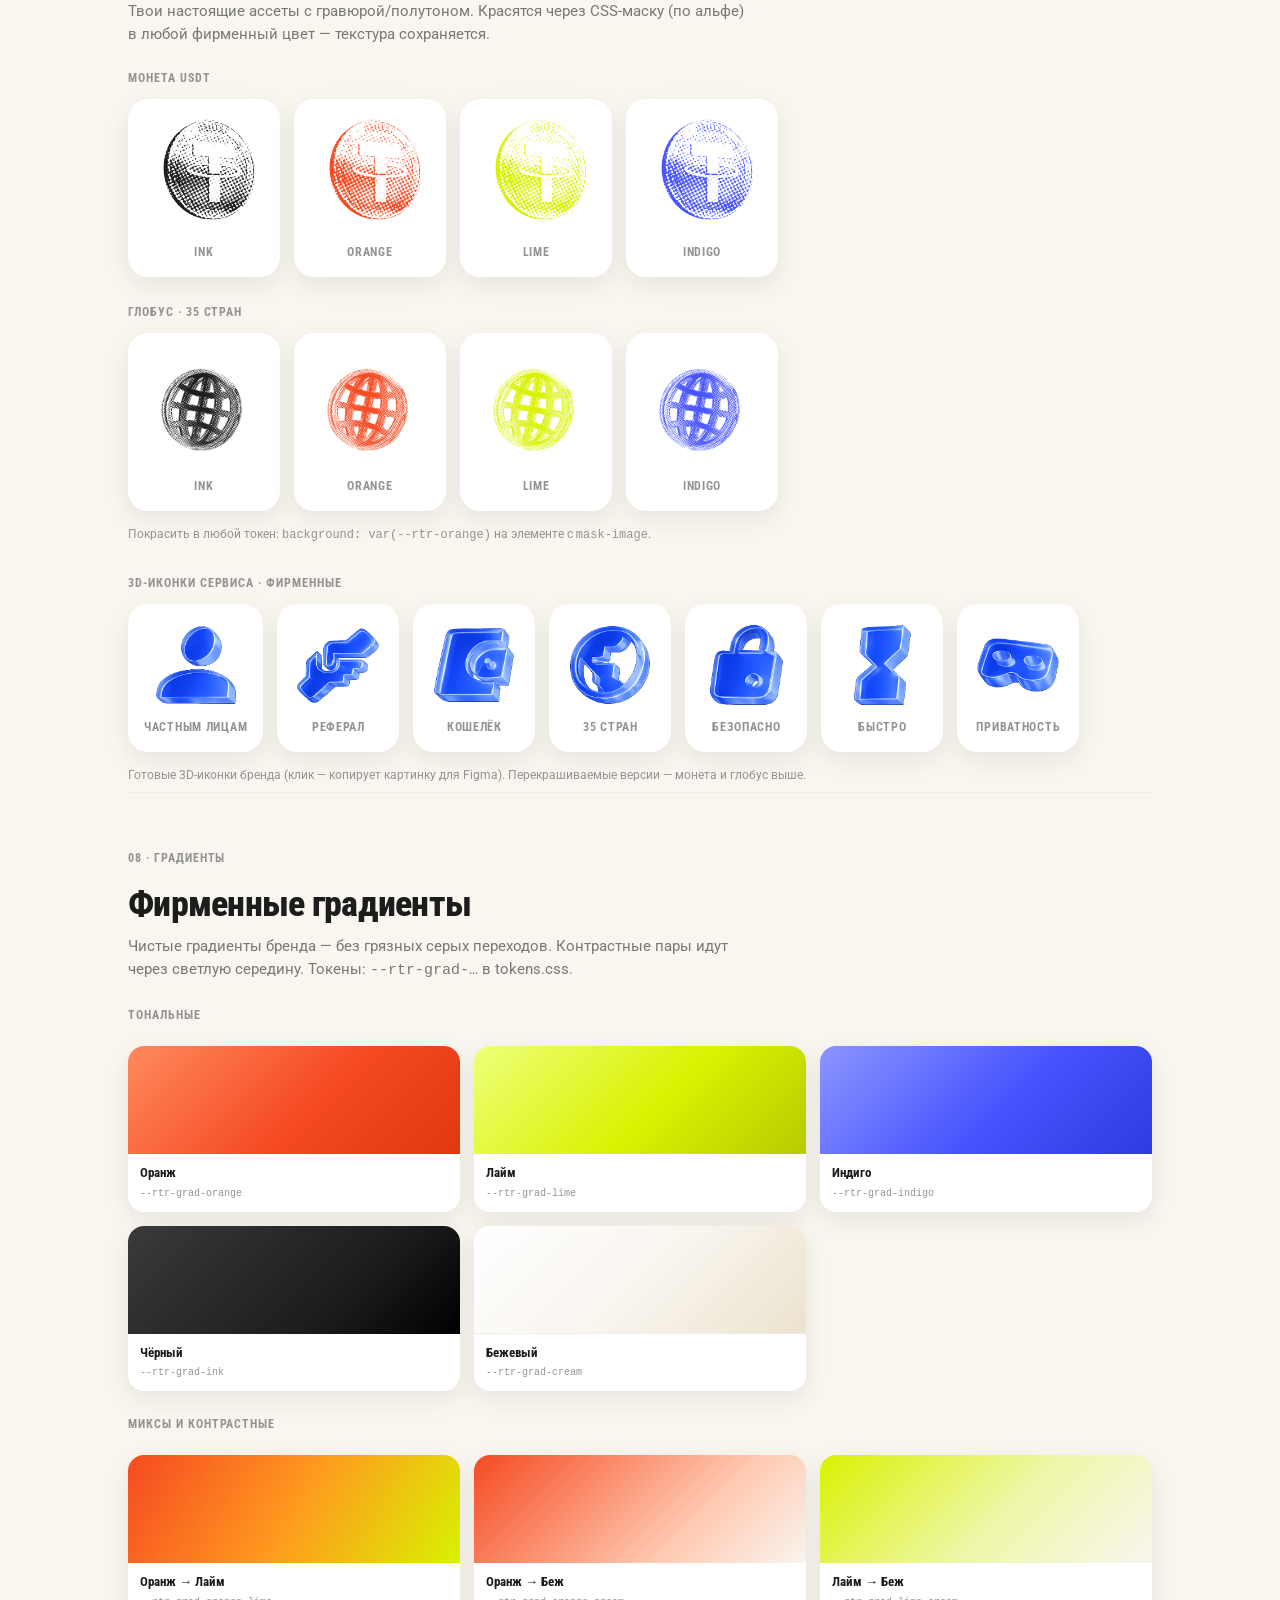
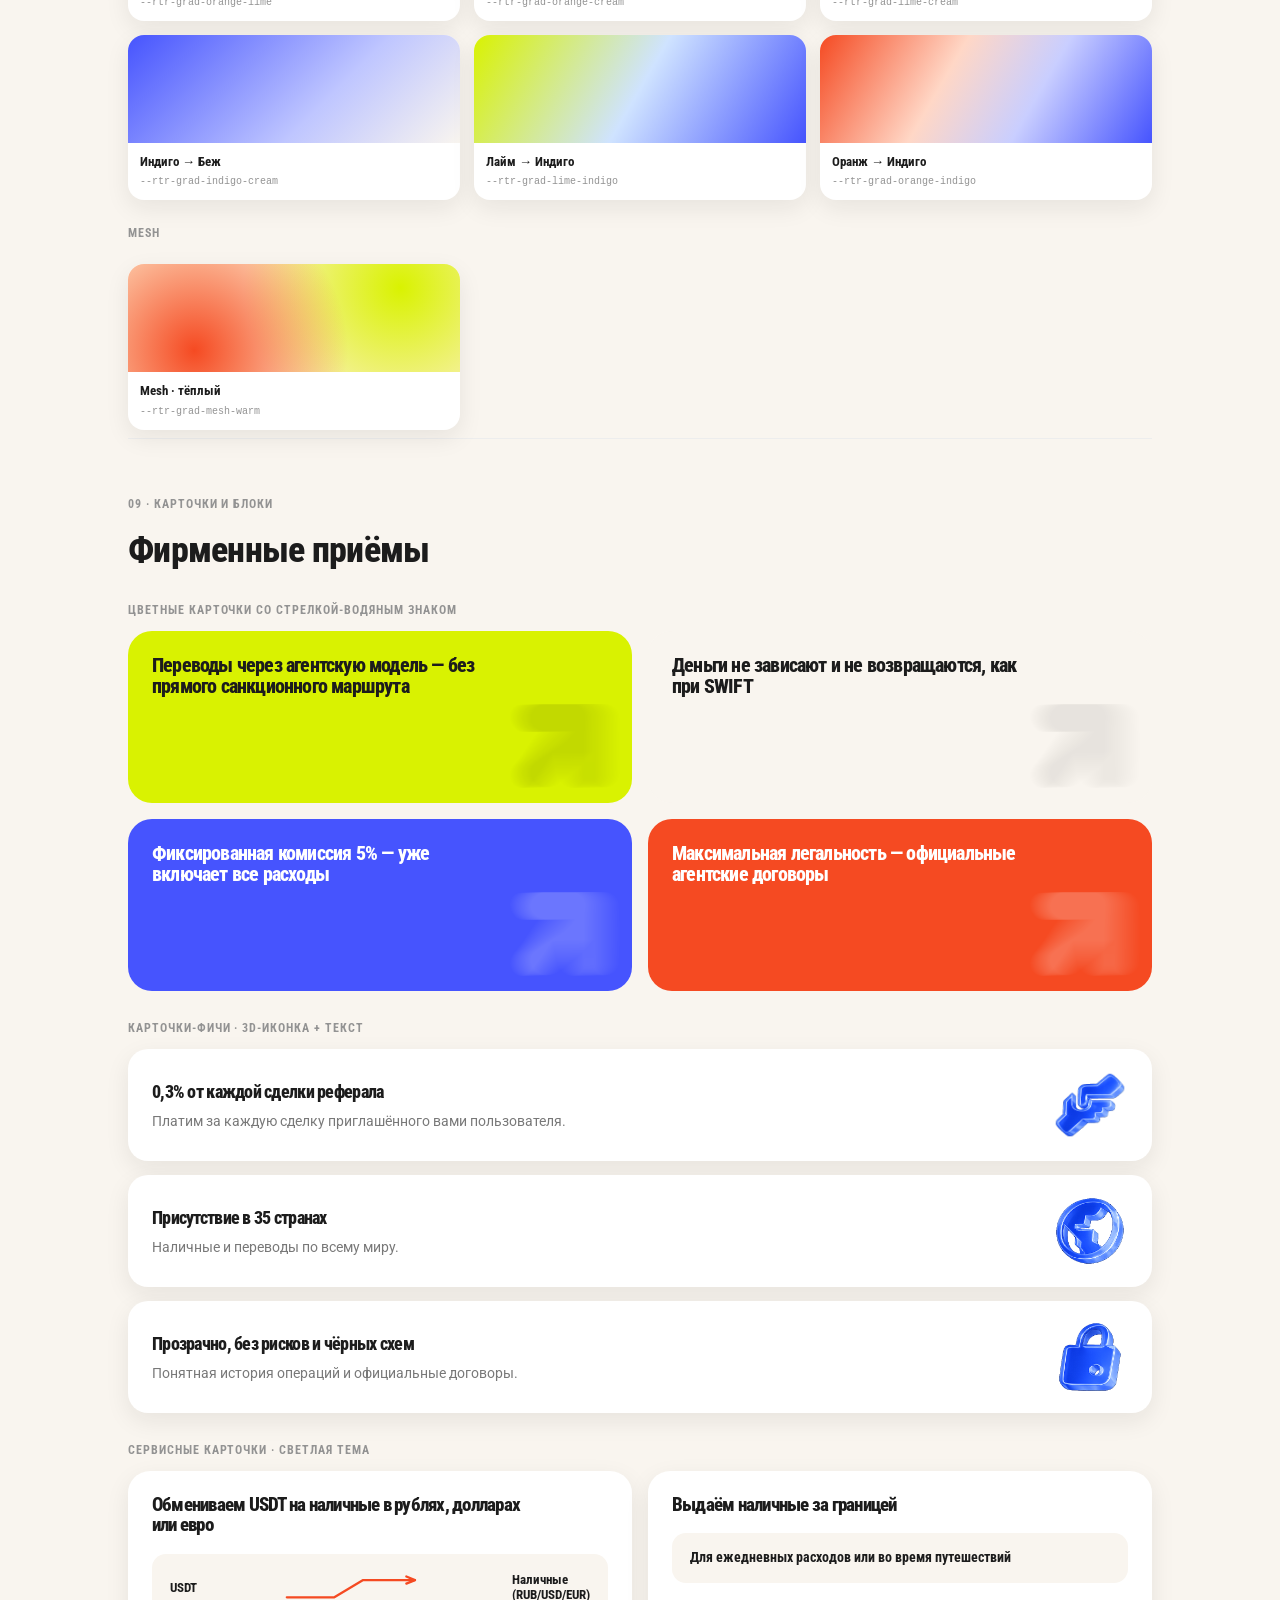
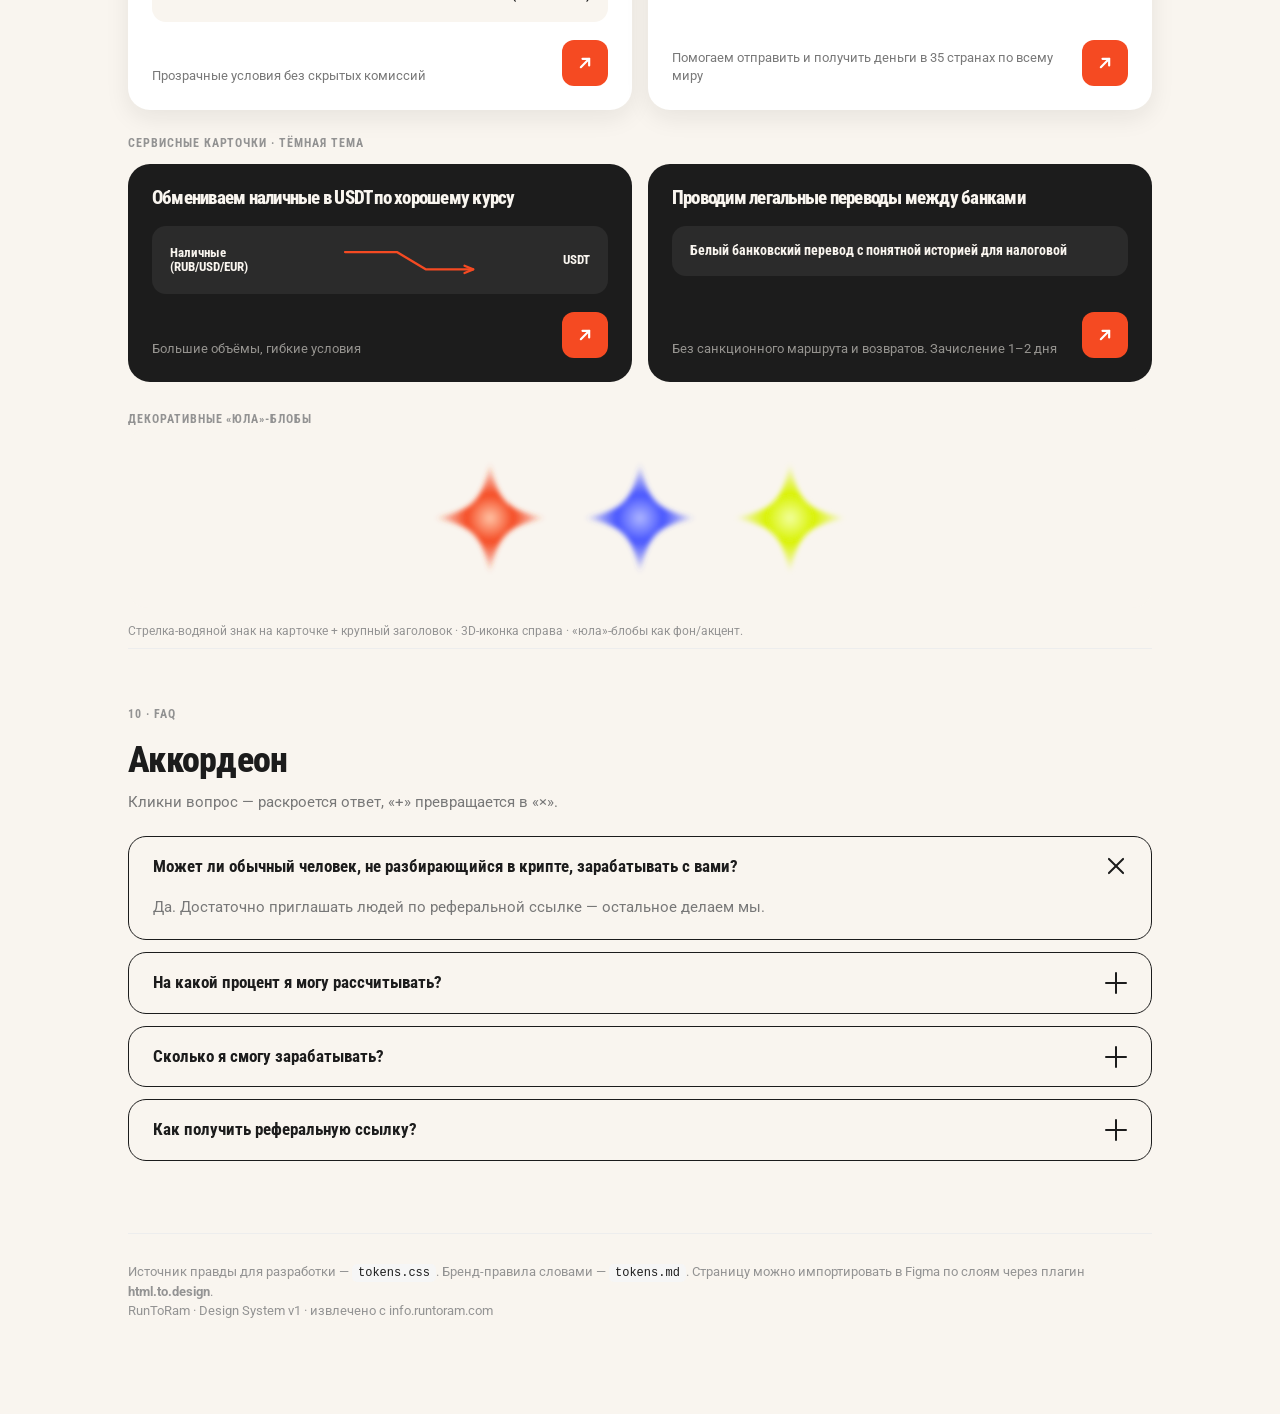
==== commit 57dd5de7: "Design system: fix service card grid — desc + corner arrow in flex bottom row (no overlap) Co-Author" ====
--- a/design-system/index.html
+++ b/design-system/index.html
@@ -148,21 +148,30 @@
   .acc-a p { padding:0 24px 20px; font-size:15px; color:var(--rtr-gray-700); line-height:1.55; }
   .acc-item.open .acc-a { max-height:300px; }
   /* service cards (light / dark) */
-  .scard { background:#fff; border-radius:22px; padding:24px; position:relative; box-shadow:var(--rtr-shadow-card); }
+  .scard { background:#fff; border-radius:22px; padding:24px; box-shadow:var(--rtr-shadow-card); display:flex; flex-direction:column; }
   .scard h4 { font-family:var(--rtr-font-display); font-weight:800; font-size:19px; line-height:1.08; color:var(--rtr-ink); max-width:82%; }
   .scard .flow { display:flex; align-items:center; gap:12px; background:var(--rtr-cream); border-radius:14px; padding:16px 18px; margin-top:18px; }
   .scard .flow .lab2 { font-family:var(--rtr-font-display); font-weight:700; font-size:13px; color:var(--rtr-ink); line-height:1.1; white-space:nowrap; }
   .scard .flow svg { flex:1; min-width:50px; height:36px; }
   .scard .hl2 { background:var(--rtr-cream); border-radius:14px; padding:16px 18px; margin-top:18px;
     font-family:var(--rtr-font-display); font-weight:700; font-size:14px; color:var(--rtr-ink); line-height:1.25; }
-  .scard .desc { font-size:13px; color:var(--rtr-gray-700); margin-top:16px; max-width:72%; line-height:1.4; }
-  .scard .go { position:absolute; right:20px; bottom:20px; width:46px; height:46px; border-radius:12px;
+  .scard .desc { font-size:13px; color:var(--rtr-gray-700); line-height:1.4; }
+  .scard .bottom { display:flex; align-items:flex-end; justify-content:space-between; gap:16px; margin-top:auto; padding-top:18px; }
+  .scard .go { flex:none; width:46px; height:46px; border-radius:12px;
     background:var(--rtr-orange); display:flex; align-items:center; justify-content:center; }
   .scard.dark { background:var(--rtr-ink); box-shadow:none; }
   .scard.dark h4 { color:var(--rtr-cream); }
   .scard.dark .flow, .scard.dark .hl2 { background:#2B2B2B; }
   .scard.dark .flow .lab2, .scard.dark .hl2 { color:var(--rtr-cream); }
   .scard.dark .desc { color:rgba(249,245,239,.55); }
+  /* hover: карточка заливается оранжевым */
+  .scard { cursor:pointer; transition:background .22s ease, box-shadow .22s ease, transform .22s ease; }
+  .scard:hover { background:var(--rtr-orange); box-shadow:0 16px 38px rgba(245,74,34,.32); transform:translateY(-3px); }
+  .scard:hover h4, .scard:hover .flow .lab2, .scard:hover .hl2 { color:#fff; }
+  .scard:hover .flow, .scard:hover .hl2 { background:rgba(255,255,255,.16); }
+  .scard:hover .flow svg path { stroke:#fff; }
+  .scard:hover .desc { color:rgba(255,255,255,.85); }
+  .scard:hover .go { background:rgba(255,255,255,.18); }
   footer { margin-top:64px; padding-top:28px; border-top:1px solid var(--rtr-gray-200);
     color:var(--rtr-gray-500); font-size:13px; }
   footer code { background:var(--rtr-gray-100); padding:2px 6px; border-radius:5px;
@@ -439,14 +448,12 @@
       <div class="scard">
         <h4 class="disp">Обмениваем USDT на наличные в рублях, долларах или евро</h4>
         <div class="flow"><span class="lab2">USDT</span><svg viewBox="0 0 200 50" preserveAspectRatio="xMidYMid meet"><path d="M6 38 H72 L112 14 H184" fill="none" stroke="#F54A22" stroke-width="3.2" stroke-linecap="round" stroke-linejoin="round"/><path d="M184 14 l-12 -5 M184 14 l-12 5" fill="none" stroke="#F54A22" stroke-width="3.2" stroke-linecap="round"/></svg><span class="lab2">Наличные<br>(RUB/USD/EUR)</span></div>
-        <p class="desc">Прозрачные условия без скрытых комиссий</p>
-        <span class="go"><svg viewBox="0 0 24 24" width="20" height="20" fill="none" stroke="#fff" stroke-width="2.6" stroke-linecap="round" stroke-linejoin="round"><path d="M7 17 L17 7"/><path d="M9 7 H17 V15"/></svg></span>
+        <div class="bottom"><p class="desc">Прозрачные условия без скрытых комиссий</p><span class="go"><svg viewBox="0 0 24 24" width="20" height="20" fill="none" stroke="#fff" stroke-width="2.6" stroke-linecap="round" stroke-linejoin="round"><path d="M7 17 L17 7"/><path d="M9 7 H17 V15"/></svg></span></div>
       </div>
       <div class="scard">
         <h4 class="disp">Выдаём наличные за границей</h4>
         <div class="hl2">Для ежедневных расходов или во время путешествий</div>
-        <p class="desc">Помогаем отправить и получить деньги в 35 странах по всему миру</p>
-        <span class="go"><svg viewBox="0 0 24 24" width="20" height="20" fill="none" stroke="#fff" stroke-width="2.6" stroke-linecap="round" stroke-linejoin="round"><path d="M7 17 L17 7"/><path d="M9 7 H17 V15"/></svg></span>
+        <div class="bottom"><p class="desc">Помогаем отправить и получить деньги в 35 странах по всему миру</p><span class="go"><svg viewBox="0 0 24 24" width="20" height="20" fill="none" stroke="#fff" stroke-width="2.6" stroke-linecap="round" stroke-linejoin="round"><path d="M7 17 L17 7"/><path d="M9 7 H17 V15"/></svg></span></div>
       </div>
     </div>
 
@@ -455,14 +462,12 @@
       <div class="scard dark">
         <h4 class="disp">Обмениваем наличные в USDT по хорошему курсу</h4>
         <div class="flow"><span class="lab2">Наличные<br>(RUB/USD/EUR)</span><svg viewBox="0 0 200 50" preserveAspectRatio="xMidYMid meet"><path d="M16 14 H88 L128 38 H194" fill="none" stroke="#F54A22" stroke-width="3.2" stroke-linecap="round" stroke-linejoin="round"/><path d="M194 38 l-12 -5 M194 38 l-12 5" fill="none" stroke="#F54A22" stroke-width="3.2" stroke-linecap="round"/></svg><span class="lab2">USDT</span></div>
-        <p class="desc">Большие объёмы, гибкие условия</p>
-        <span class="go"><svg viewBox="0 0 24 24" width="20" height="20" fill="none" stroke="#fff" stroke-width="2.6" stroke-linecap="round" stroke-linejoin="round"><path d="M7 17 L17 7"/><path d="M9 7 H17 V15"/></svg></span>
+        <div class="bottom"><p class="desc">Большие объёмы, гибкие условия</p><span class="go"><svg viewBox="0 0 24 24" width="20" height="20" fill="none" stroke="#fff" stroke-width="2.6" stroke-linecap="round" stroke-linejoin="round"><path d="M7 17 L17 7"/><path d="M9 7 H17 V15"/></svg></span></div>
       </div>
       <div class="scard dark">
         <h4 class="disp">Проводим легальные переводы между банками</h4>
         <div class="hl2">Белый банковский перевод с понятной историей для налоговой</div>
-        <p class="desc">Без санкционного маршрута и возвратов. Зачисление 1–2 дня</p>
-        <span class="go"><svg viewBox="0 0 24 24" width="20" height="20" fill="none" stroke="#fff" stroke-width="2.6" stroke-linecap="round" stroke-linejoin="round"><path d="M7 17 L17 7"/><path d="M9 7 H17 V15"/></svg></span>
+        <div class="bottom"><p class="desc">Без санкционного маршрута и возвратов. Зачисление 1–2 дня</p><span class="go"><svg viewBox="0 0 24 24" width="20" height="20" fill="none" stroke="#fff" stroke-width="2.6" stroke-linecap="round" stroke-linejoin="round"><path d="M7 17 L17 7"/><path d="M9 7 H17 V15"/></svg></span></div>
       </div>
     </div>
 
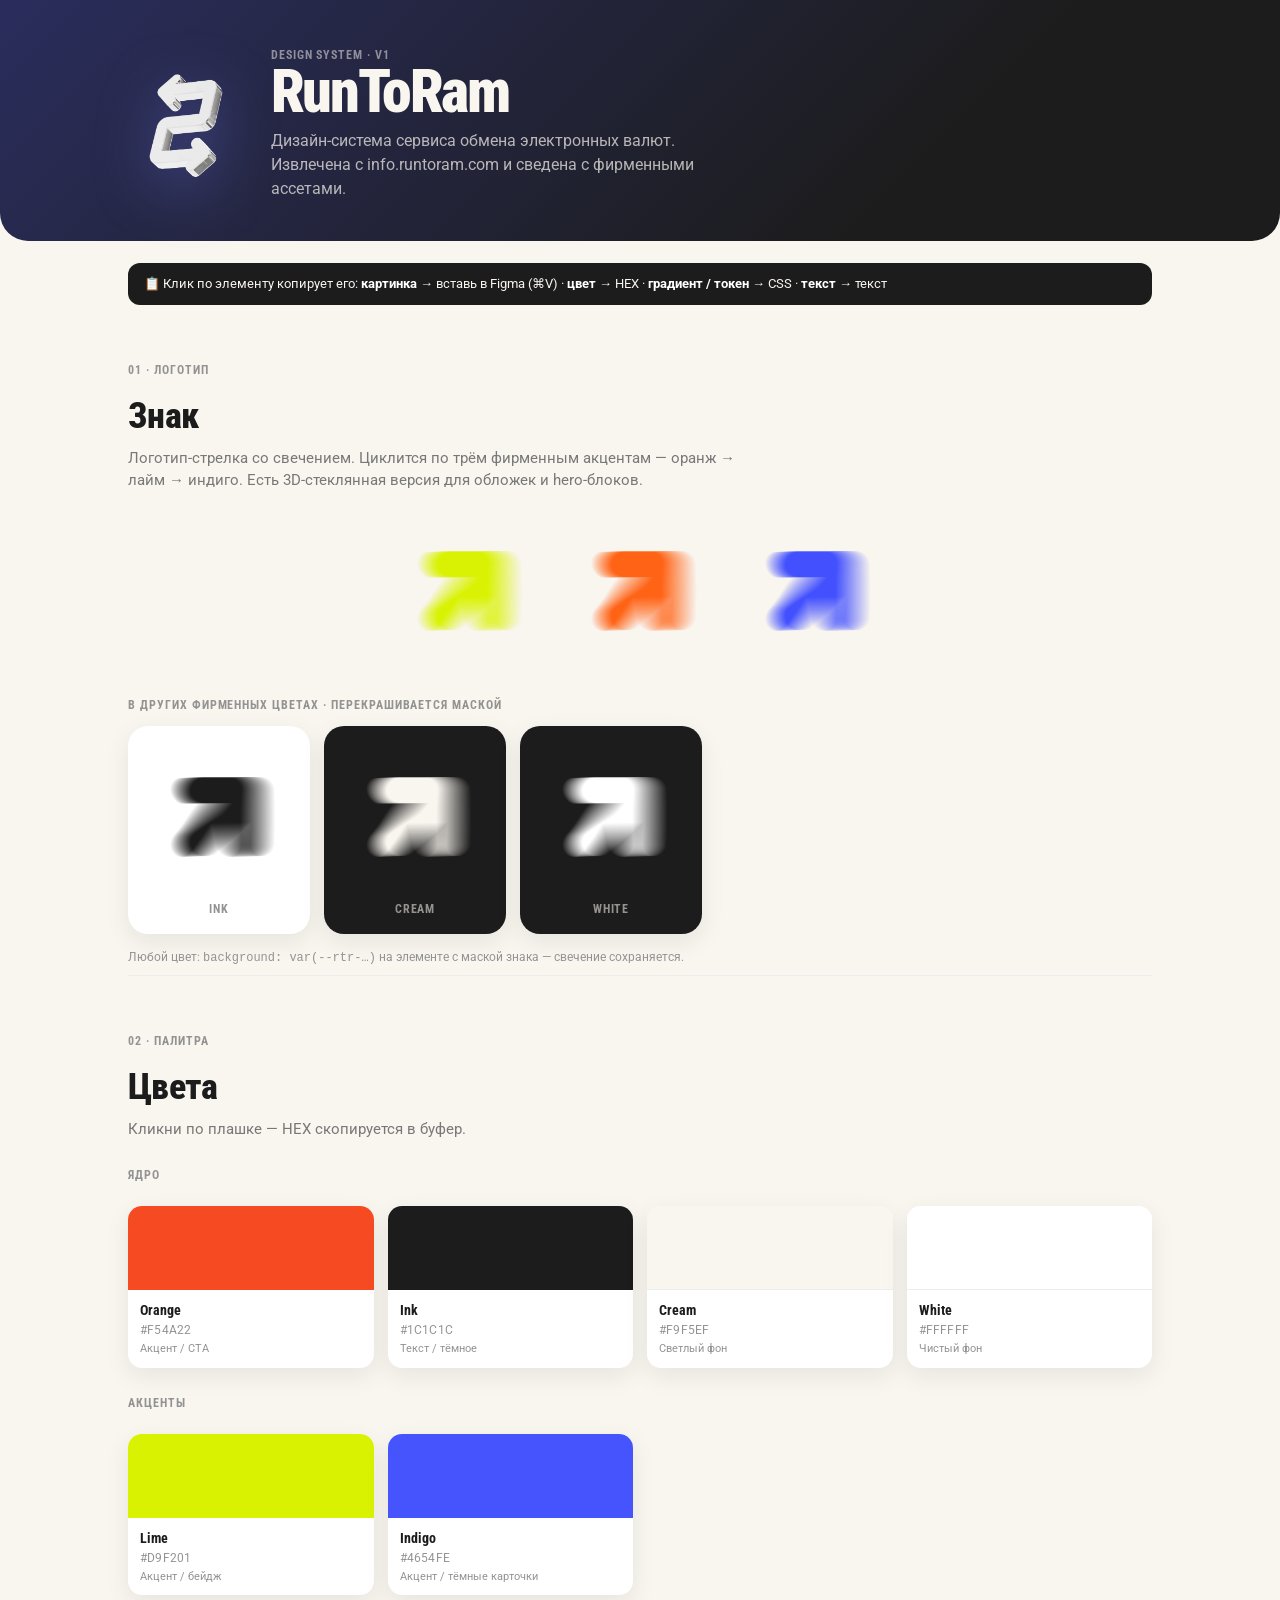
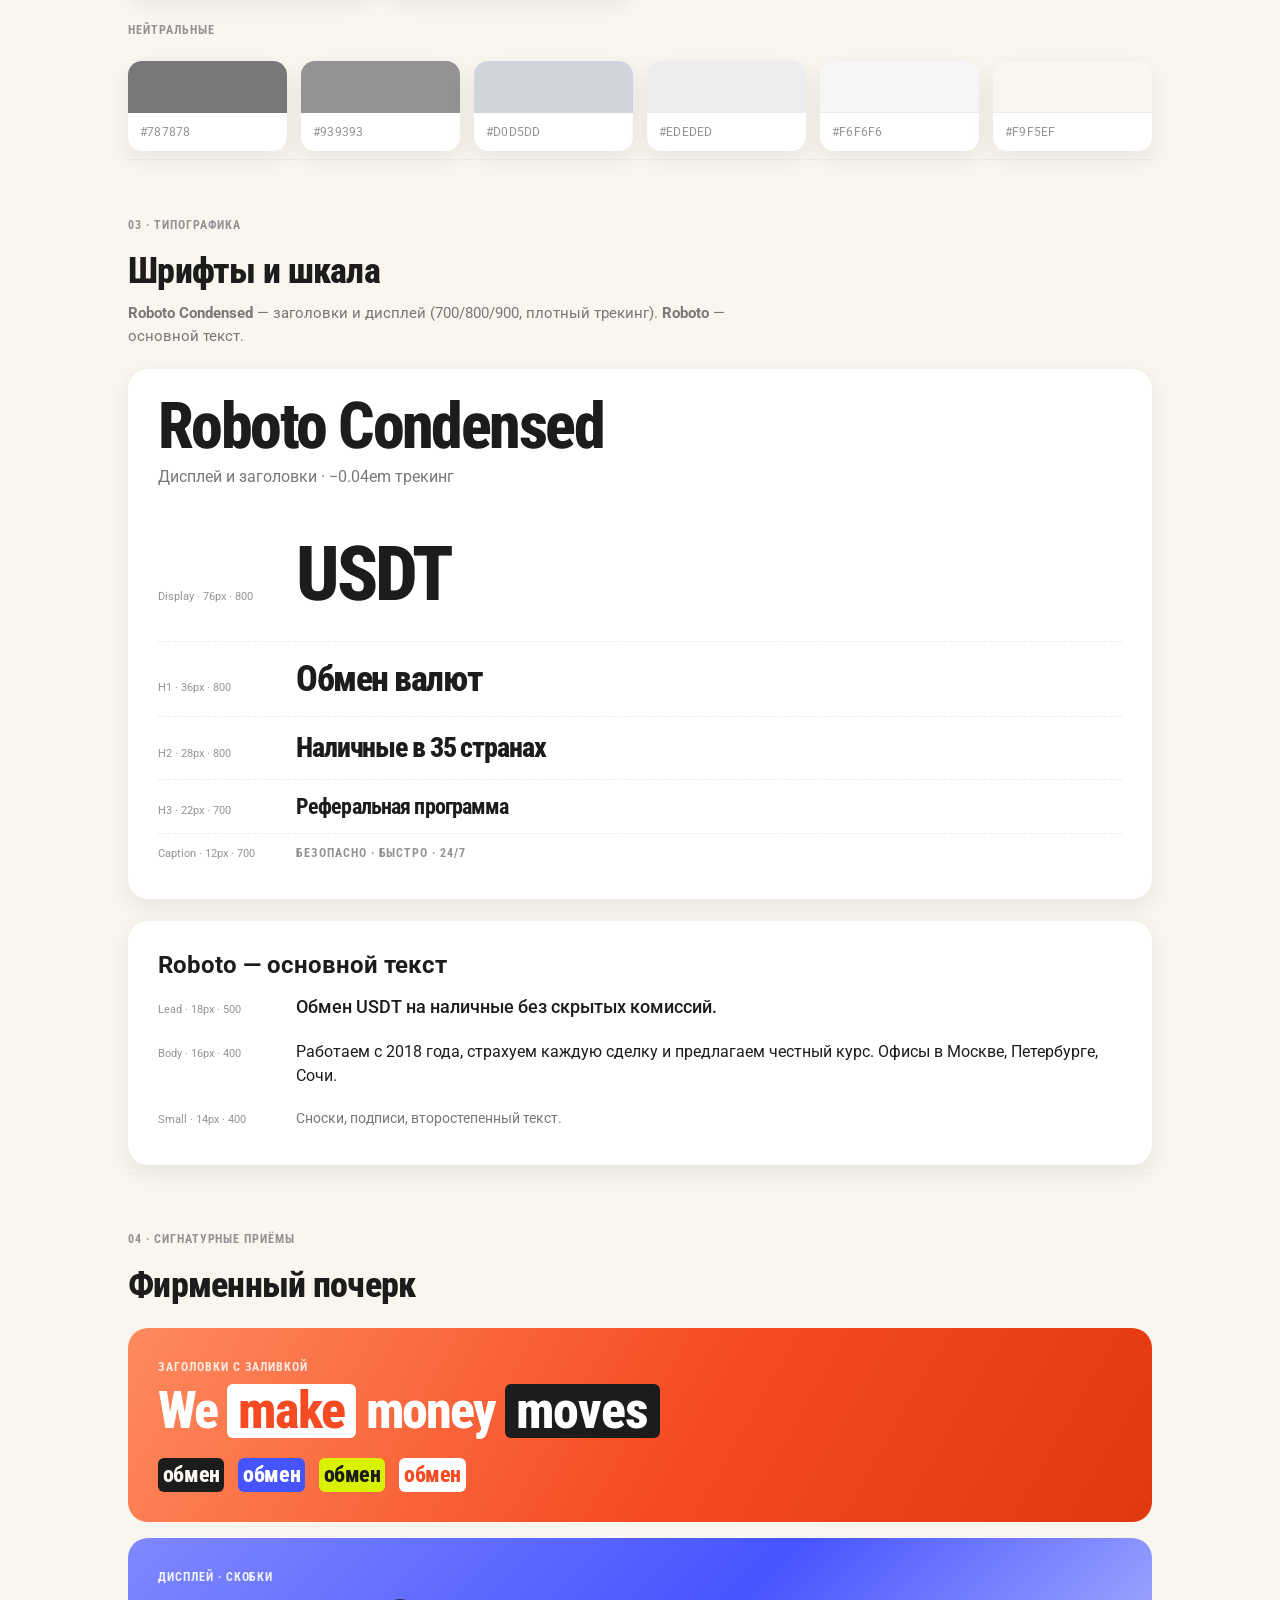
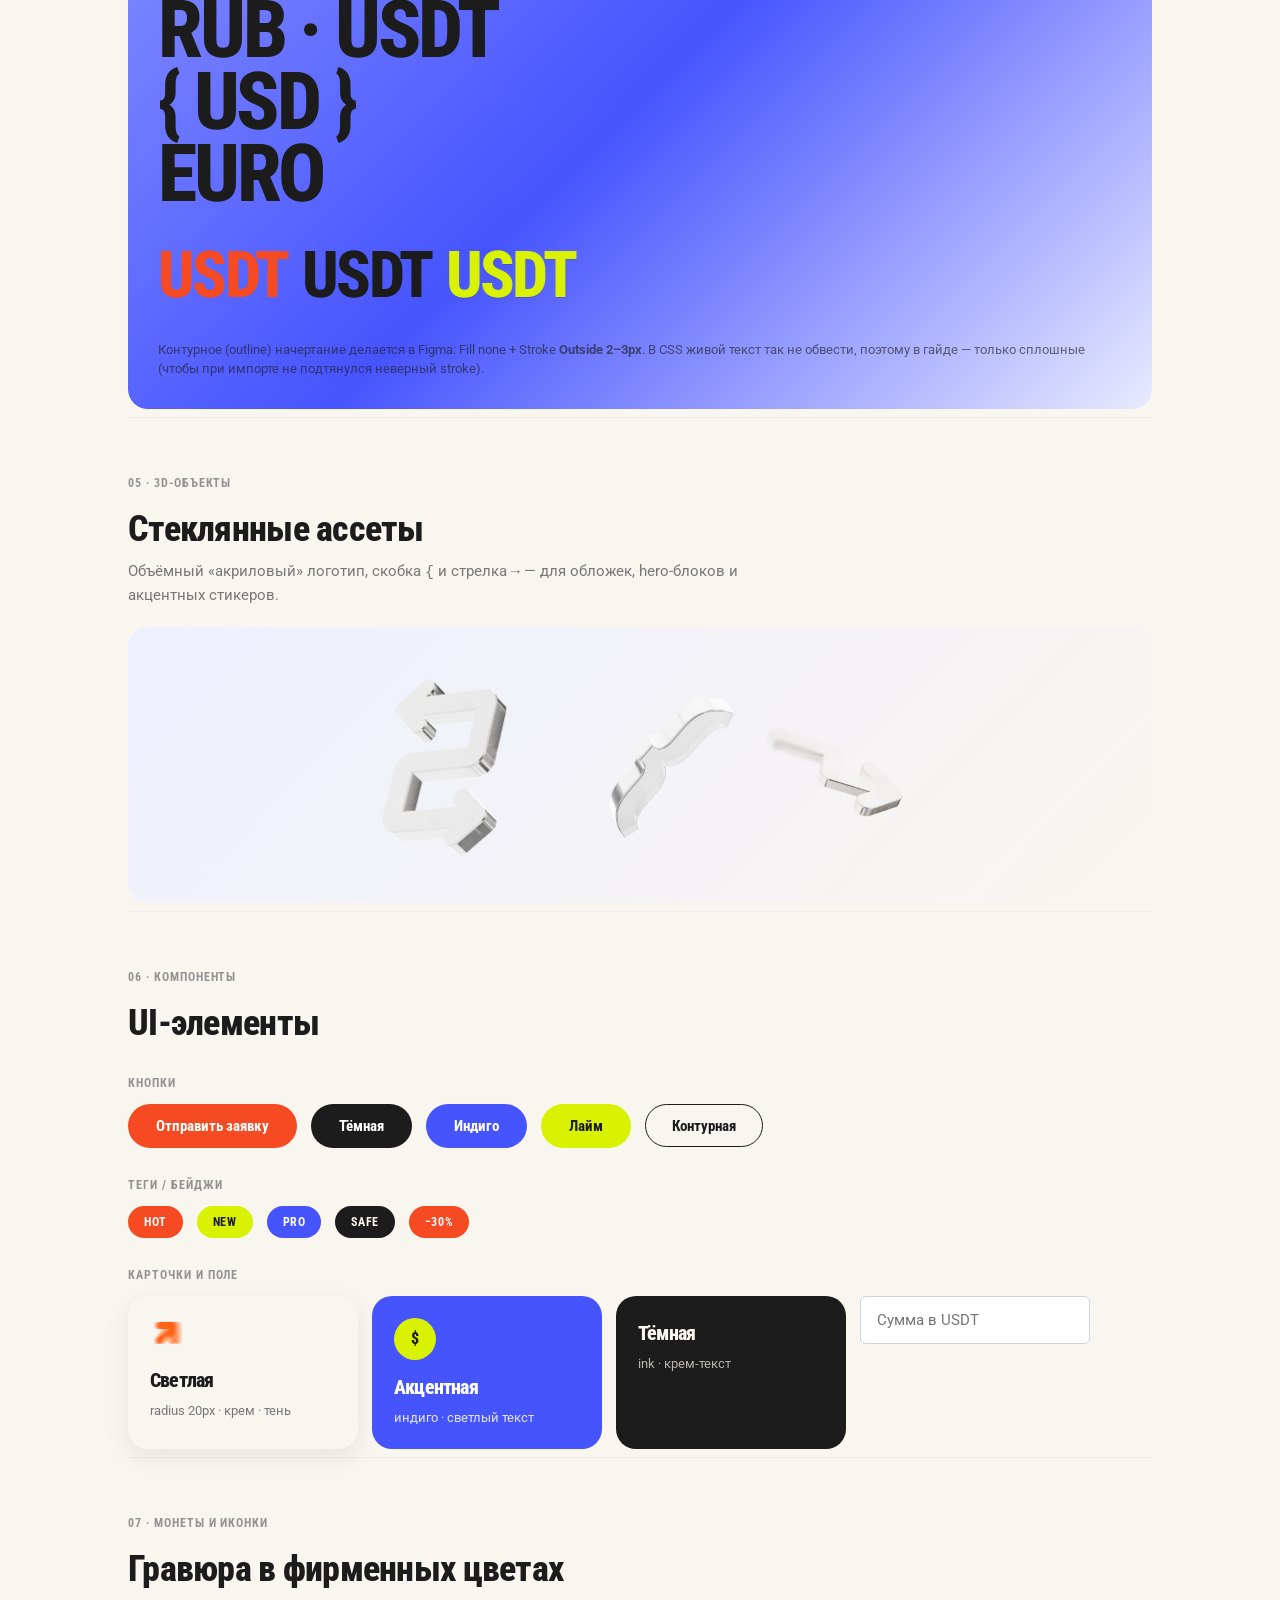
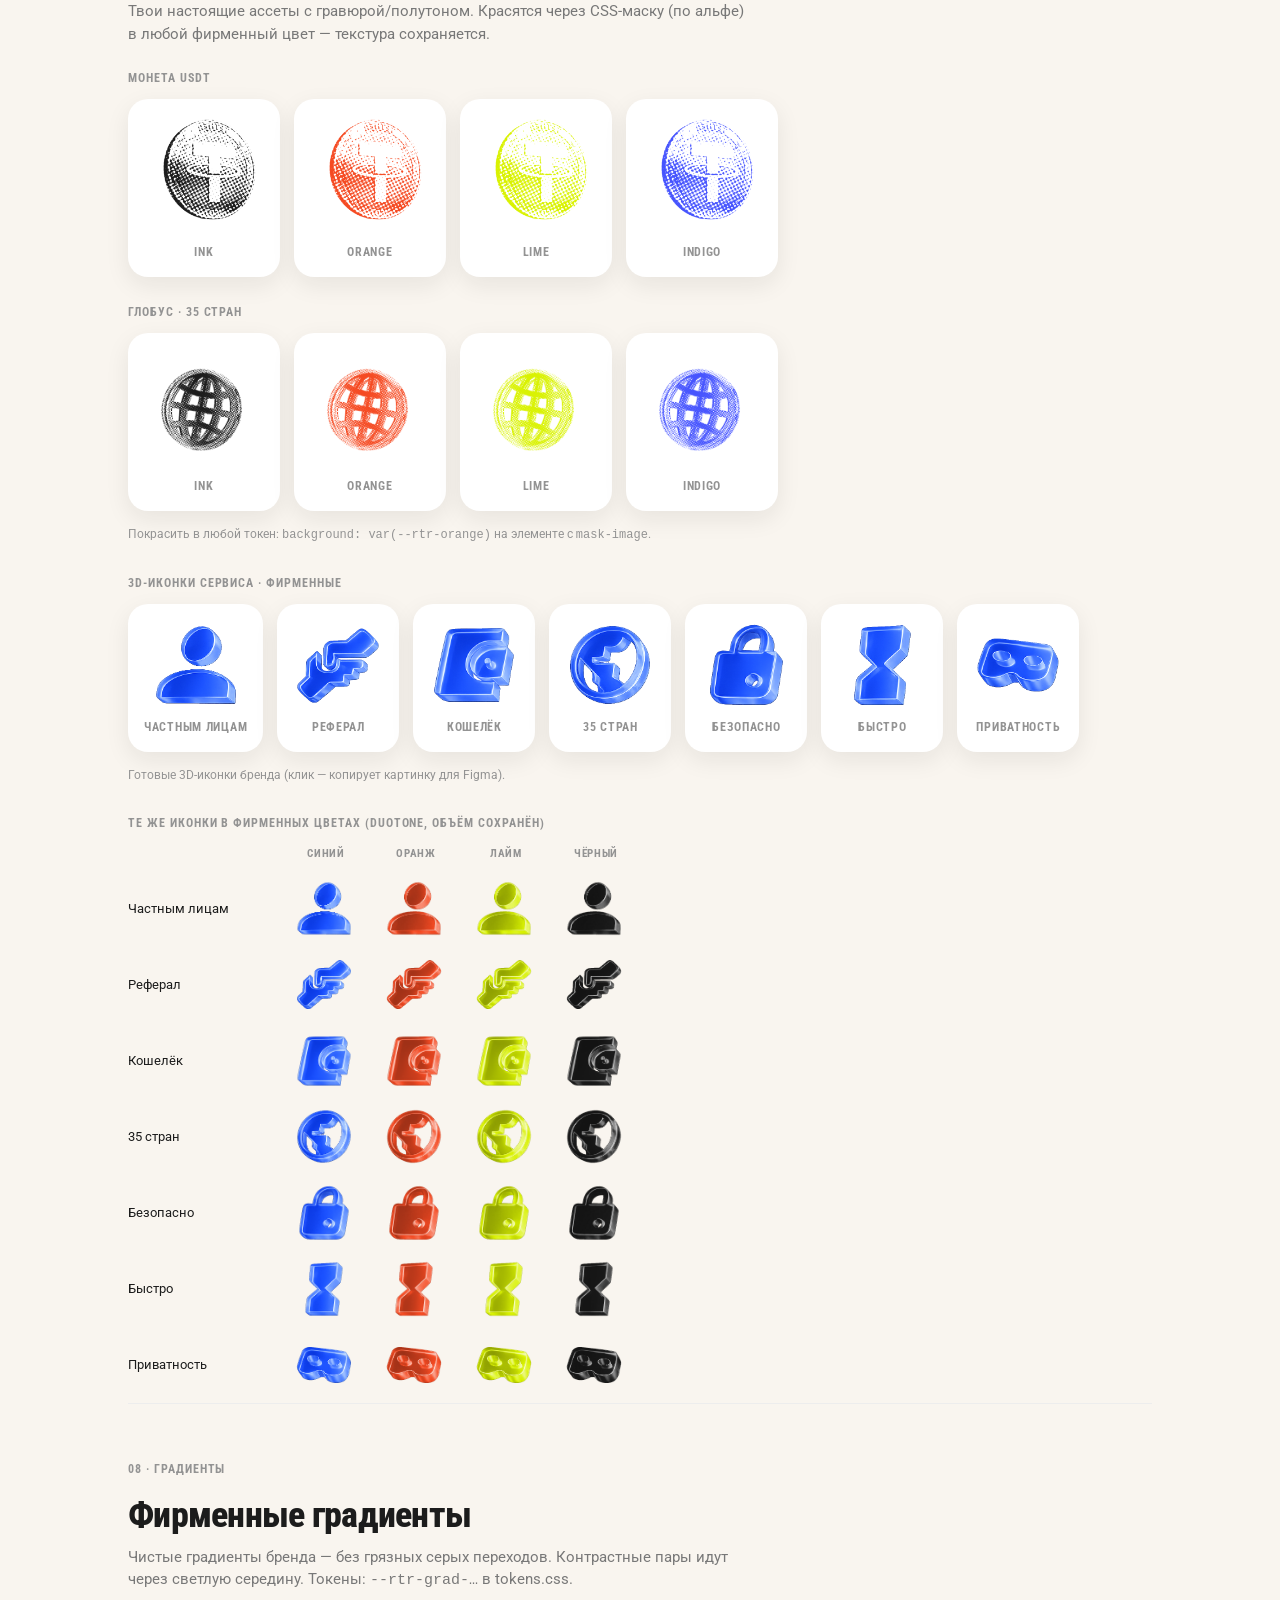
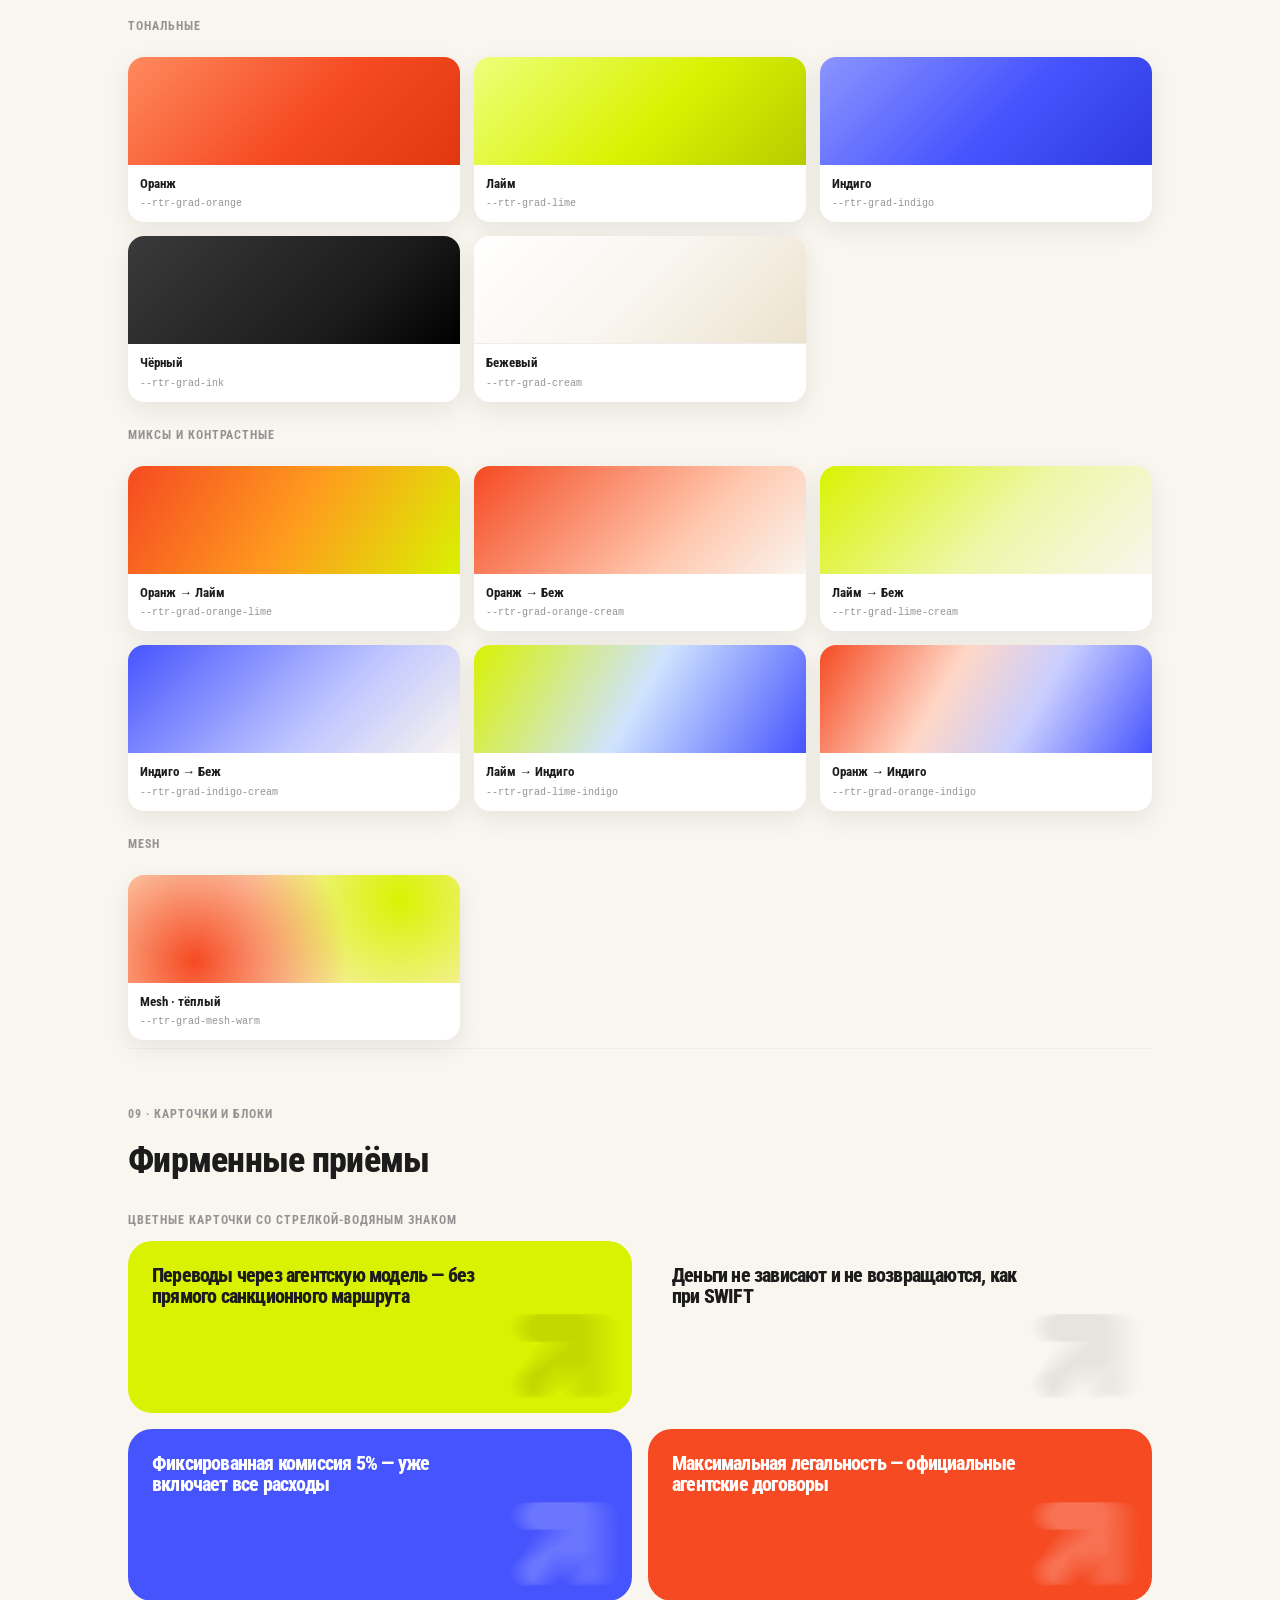
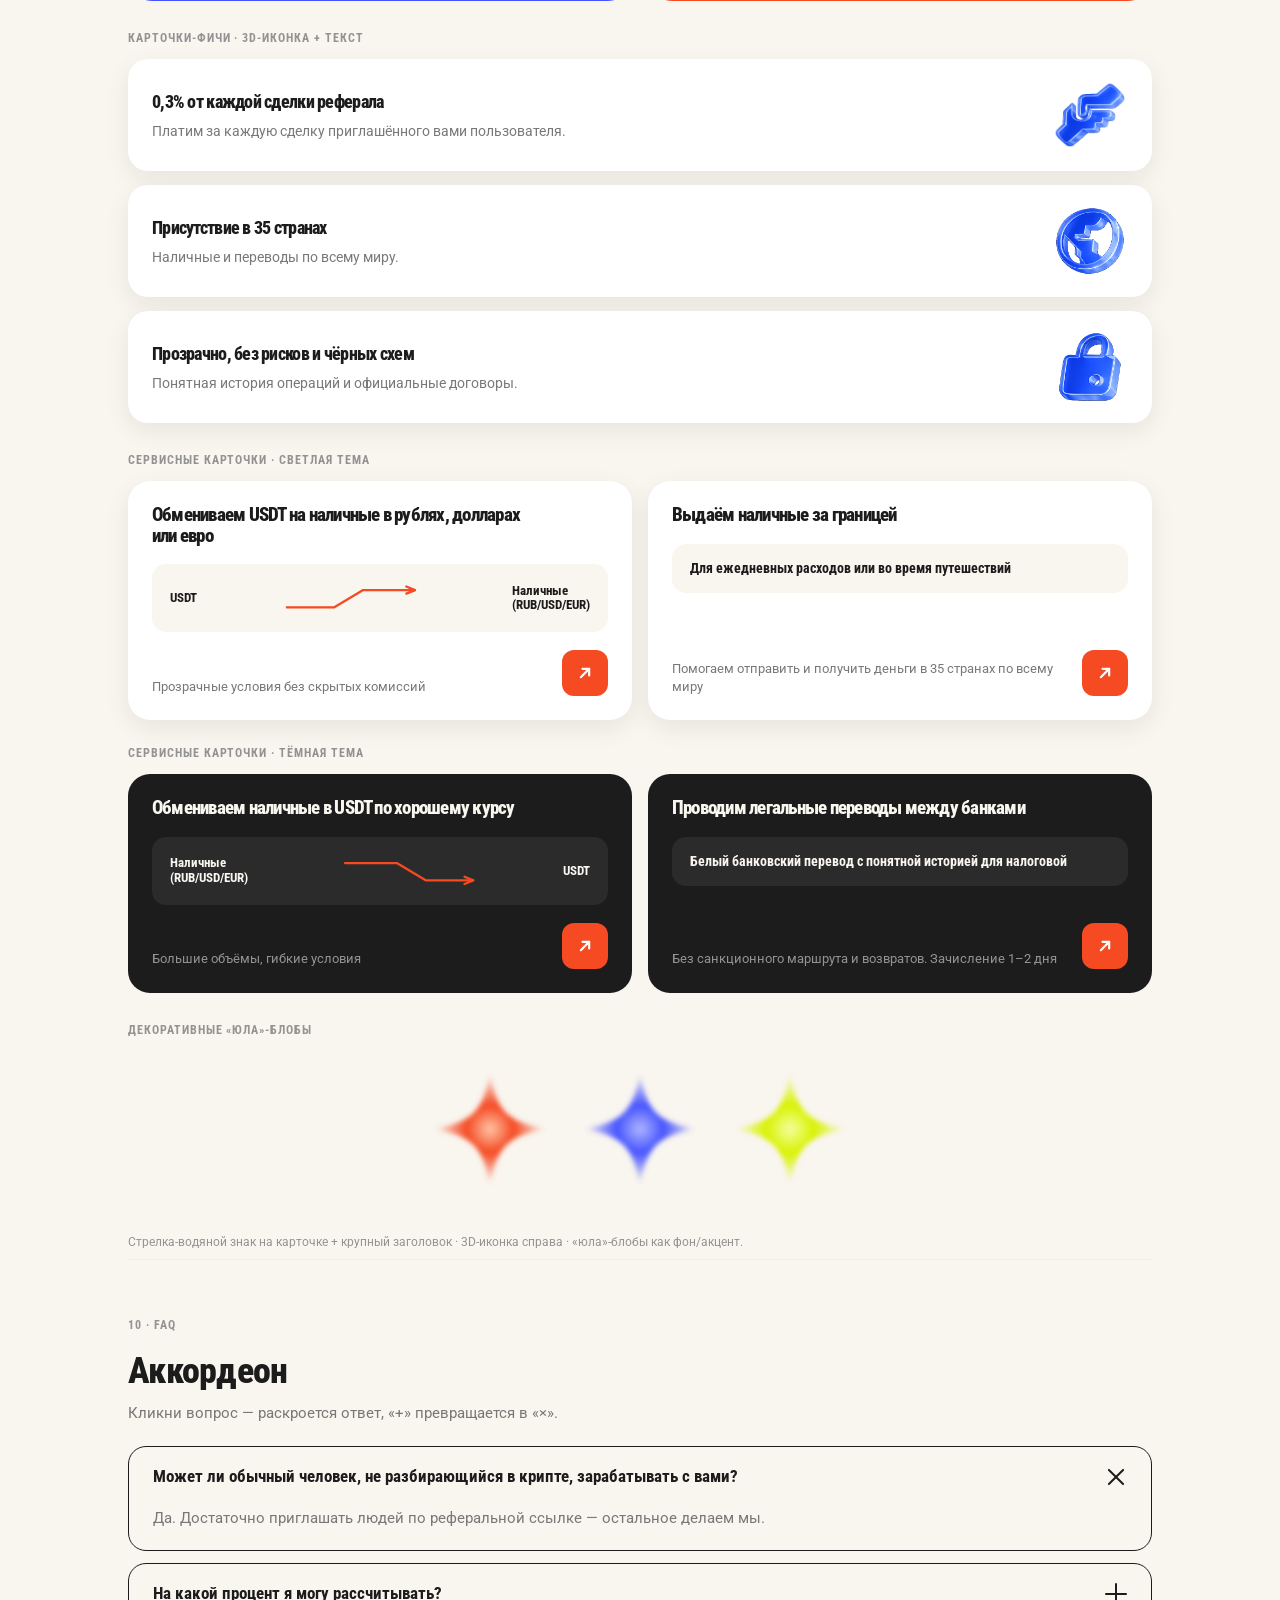
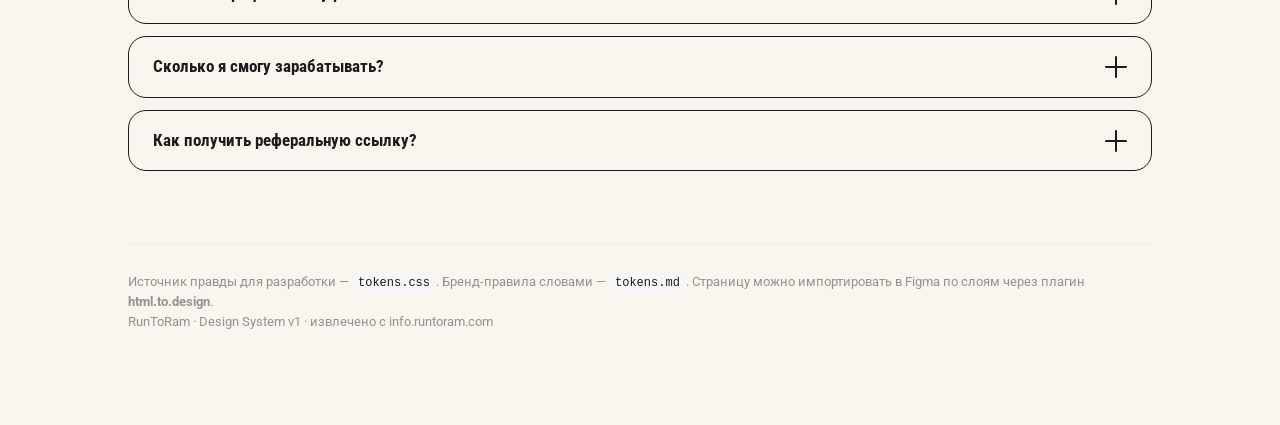
==== commit aa5bad53: "Design system: each 3D icon in 4 brand colors (duotone, 3D shading preserved) Co-Authored-By: Claude" ====
--- a/design-system/index.html
+++ b/design-system/index.html
@@ -172,6 +172,11 @@
   .scard:hover .flow svg path { stroke:#fff; }
   .scard:hover .desc { color:rgba(255,255,255,.85); }
   .scard:hover .go { background:rgba(255,255,255,.18); }
+  /* 3D icons recolor grid */
+  .igrid { display:grid; grid-template-columns:140px repeat(4,64px); gap:16px 26px; align-items:center; margin-top:14px; }
+  .igrid .ihead { font-family:var(--rtr-font-display); font-weight:700; font-size:11px; text-transform:uppercase; letter-spacing:.06em; color:var(--rtr-gray-500); text-align:center; }
+  .igrid .iname { font-family:var(--rtr-font-body); font-size:13px; color:var(--rtr-ink); }
+  .igrid img { width:60px; height:60px; object-fit:contain; }
   footer { margin-top:64px; padding-top:28px; border-top:1px solid var(--rtr-gray-200);
     color:var(--rtr-gray-500); font-size:13px; }
   footer code { background:var(--rtr-gray-100); padding:2px 6px; border-radius:5px;
@@ -389,7 +394,19 @@
       <div class="mono-tile"><img src="assets/icon3d-hourglass.png" style="width:90px;height:90px;object-fit:contain" alt="hourglass"><span class="nm">Быстро</span></div>
       <div class="mono-tile"><img src="assets/icon3d-mask.png" style="width:90px;height:90px;object-fit:contain" alt="mask"><span class="nm">Приватность</span></div>
     </div>
-    <p class="copy-hint">Готовые 3D-иконки бренда (клик — копирует картинку для Figma). Перекрашиваемые версии — монета и глобус выше.</p>
+    <p class="copy-hint">Готовые 3D-иконки бренда (клик — копирует картинку для Figma).</p>
+
+    <div class="label" style="margin-top:30px;">Те же иконки в фирменных цветах (duotone, объём сохранён)</div>
+    <div class="igrid">
+      <span></span><span class="ihead">Синий</span><span class="ihead">Оранж</span><span class="ihead">Лайм</span><span class="ihead">Чёрный</span>
+      <span class="iname">Частным лицам</span><img src="assets/icon3d-person.png" alt=""><img src="assets/icon3d-person-orange.png" alt=""><img src="assets/icon3d-person-lime.png" alt=""><img src="assets/icon3d-person-ink.png" alt="">
+      <span class="iname">Реферал</span><img src="assets/icon3d-handshake.png" alt=""><img src="assets/icon3d-handshake-orange.png" alt=""><img src="assets/icon3d-handshake-lime.png" alt=""><img src="assets/icon3d-handshake-ink.png" alt="">
+      <span class="iname">Кошелёк</span><img src="assets/icon3d-wallet.png" alt=""><img src="assets/icon3d-wallet-orange.png" alt=""><img src="assets/icon3d-wallet-lime.png" alt=""><img src="assets/icon3d-wallet-ink.png" alt="">
+      <span class="iname">35 стран</span><img src="assets/icon3d-globe.png" alt=""><img src="assets/icon3d-globe-orange.png" alt=""><img src="assets/icon3d-globe-lime.png" alt=""><img src="assets/icon3d-globe-ink.png" alt="">
+      <span class="iname">Безопасно</span><img src="assets/icon3d-lock.png" alt=""><img src="assets/icon3d-lock-orange.png" alt=""><img src="assets/icon3d-lock-lime.png" alt=""><img src="assets/icon3d-lock-ink.png" alt="">
+      <span class="iname">Быстро</span><img src="assets/icon3d-hourglass.png" alt=""><img src="assets/icon3d-hourglass-orange.png" alt=""><img src="assets/icon3d-hourglass-lime.png" alt=""><img src="assets/icon3d-hourglass-ink.png" alt="">
+      <span class="iname">Приватность</span><img src="assets/icon3d-mask.png" alt=""><img src="assets/icon3d-mask-orange.png" alt=""><img src="assets/icon3d-mask-lime.png" alt=""><img src="assets/icon3d-mask-ink.png" alt="">
+    </div>
   </section>
 
   <!-- ===== GRADIENTS ===== -->
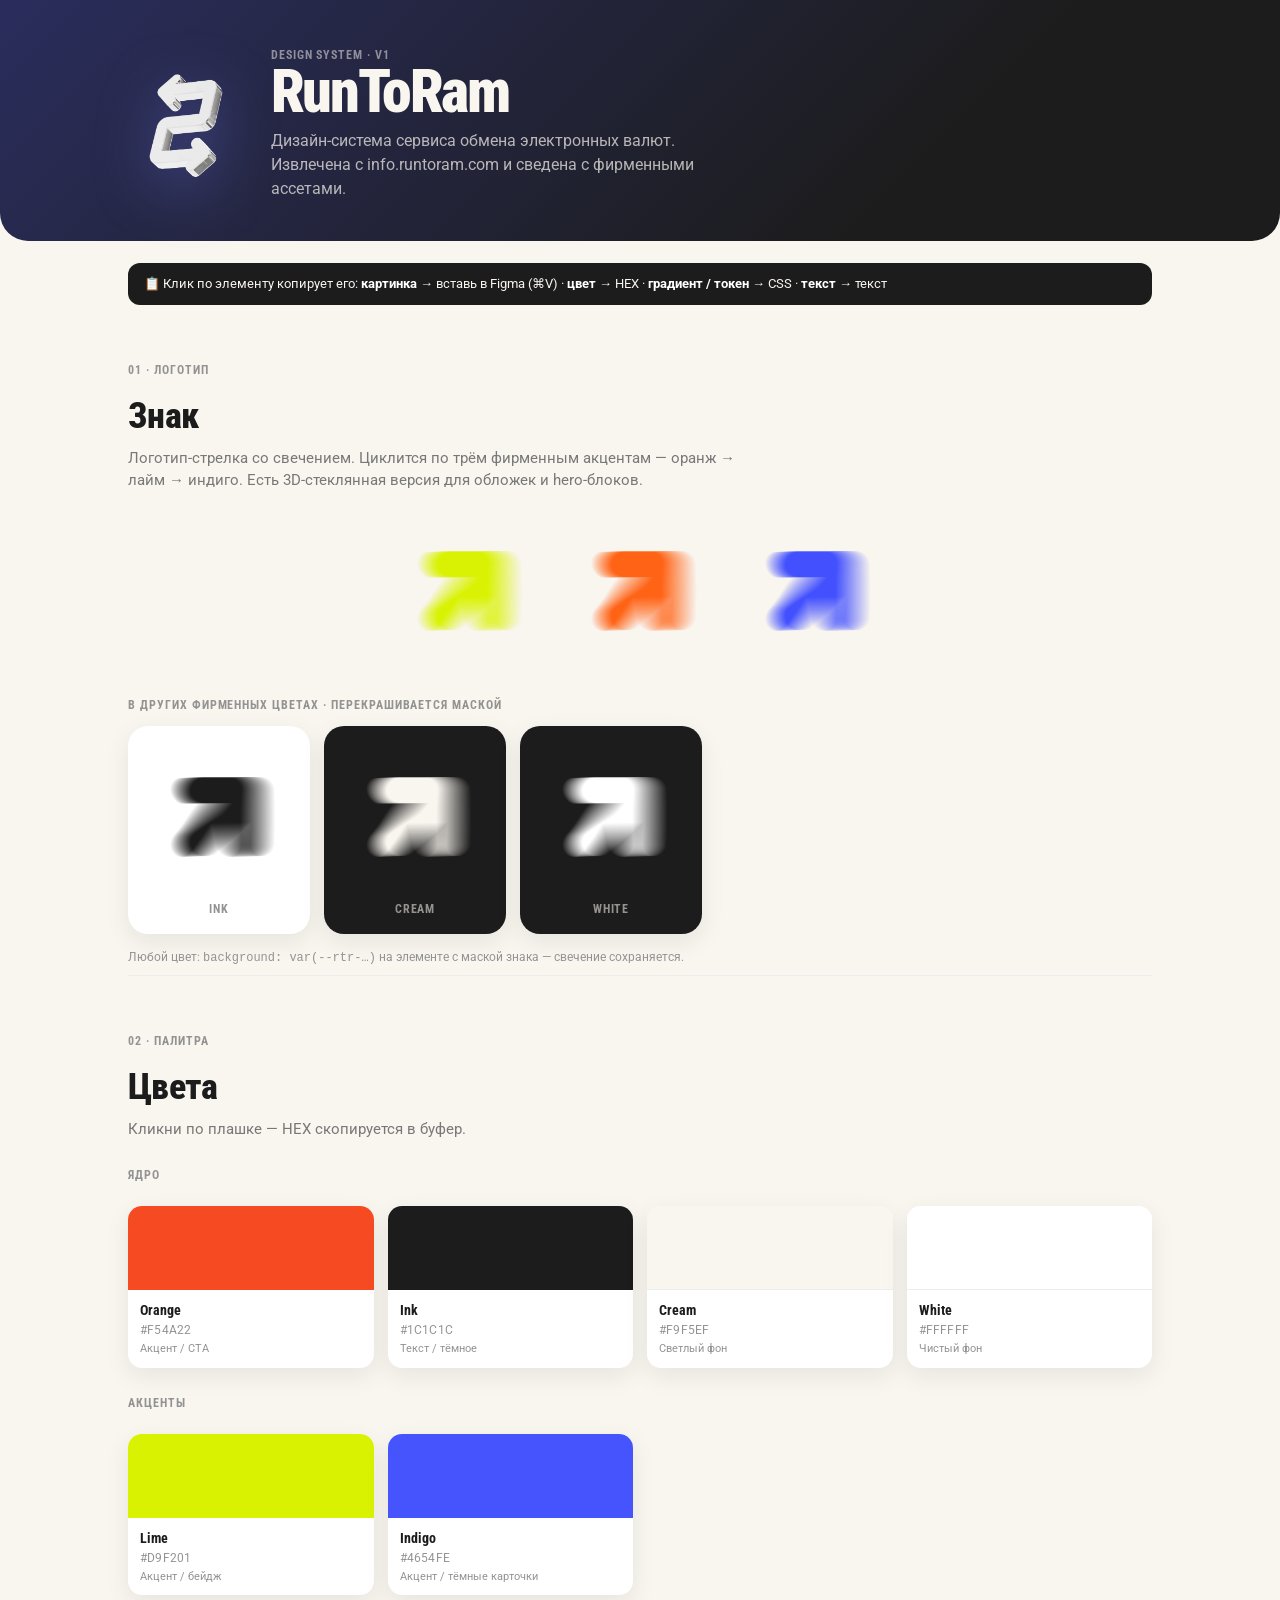
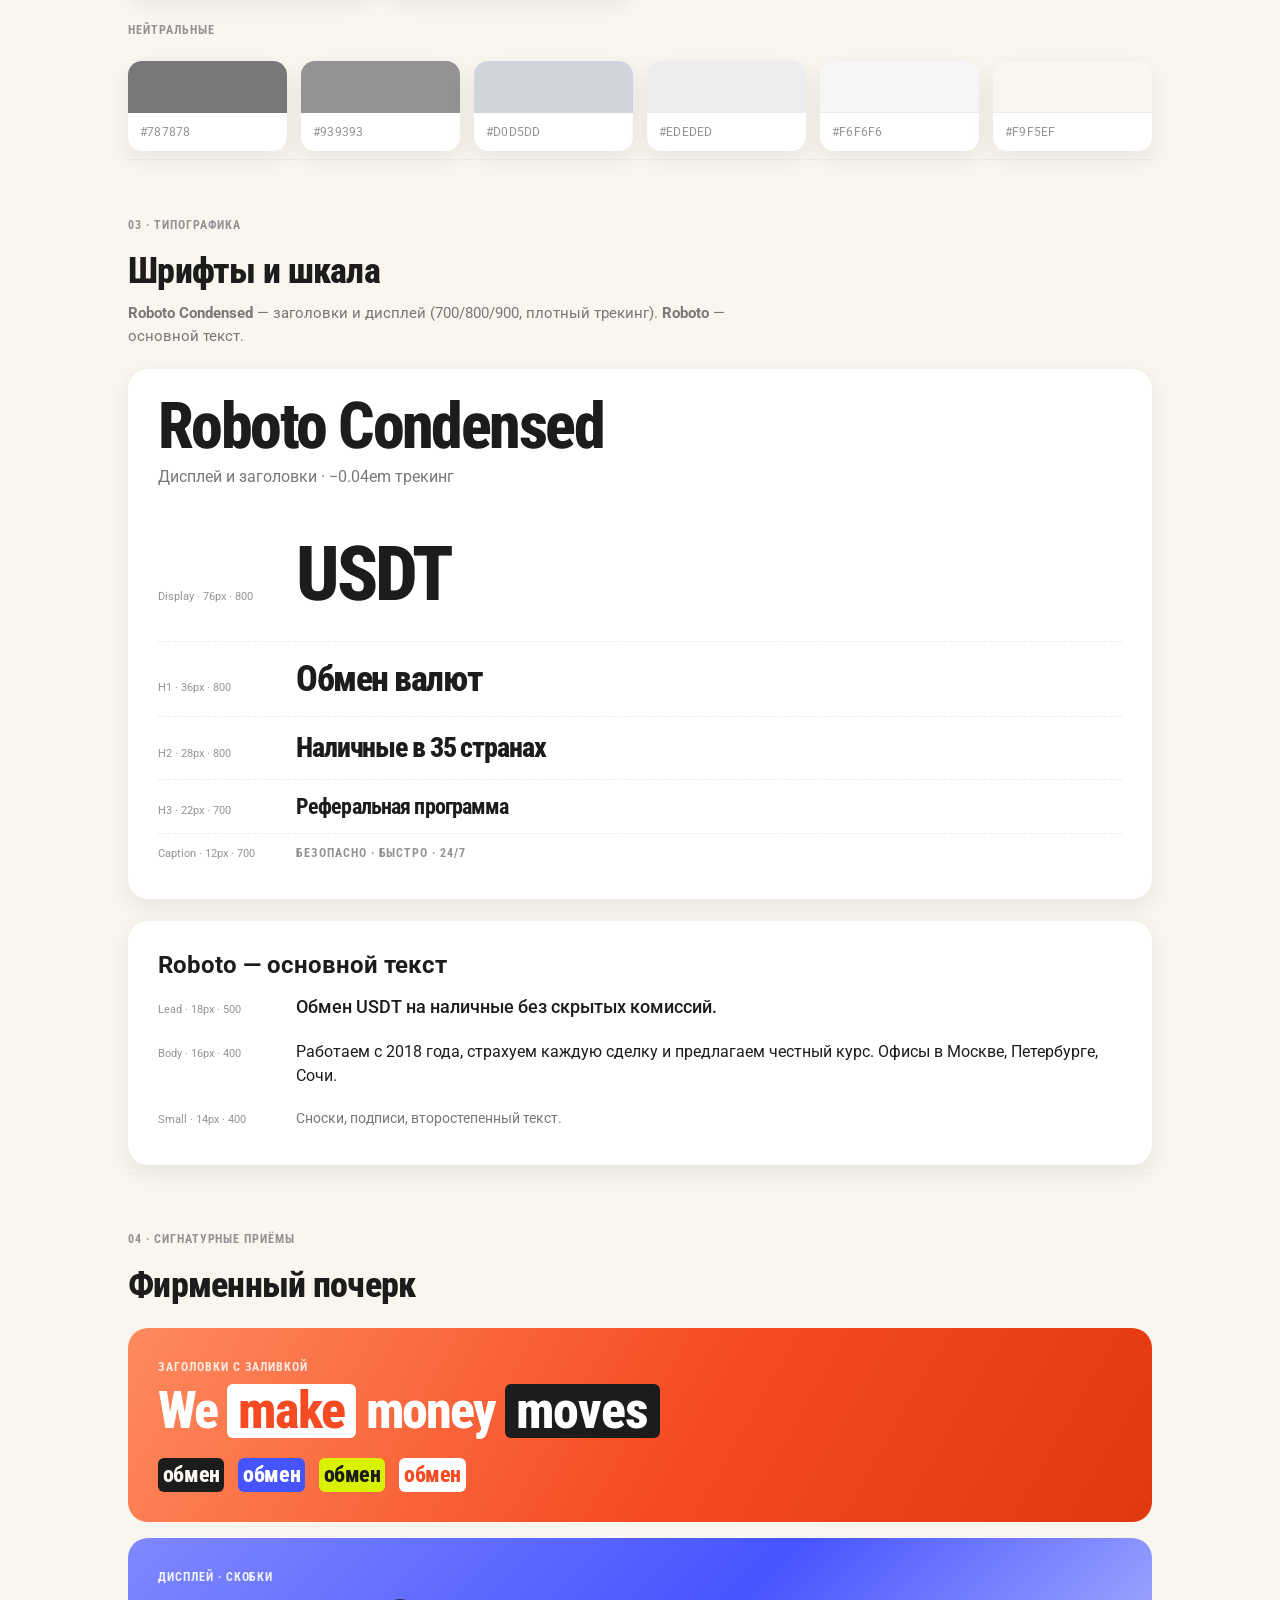
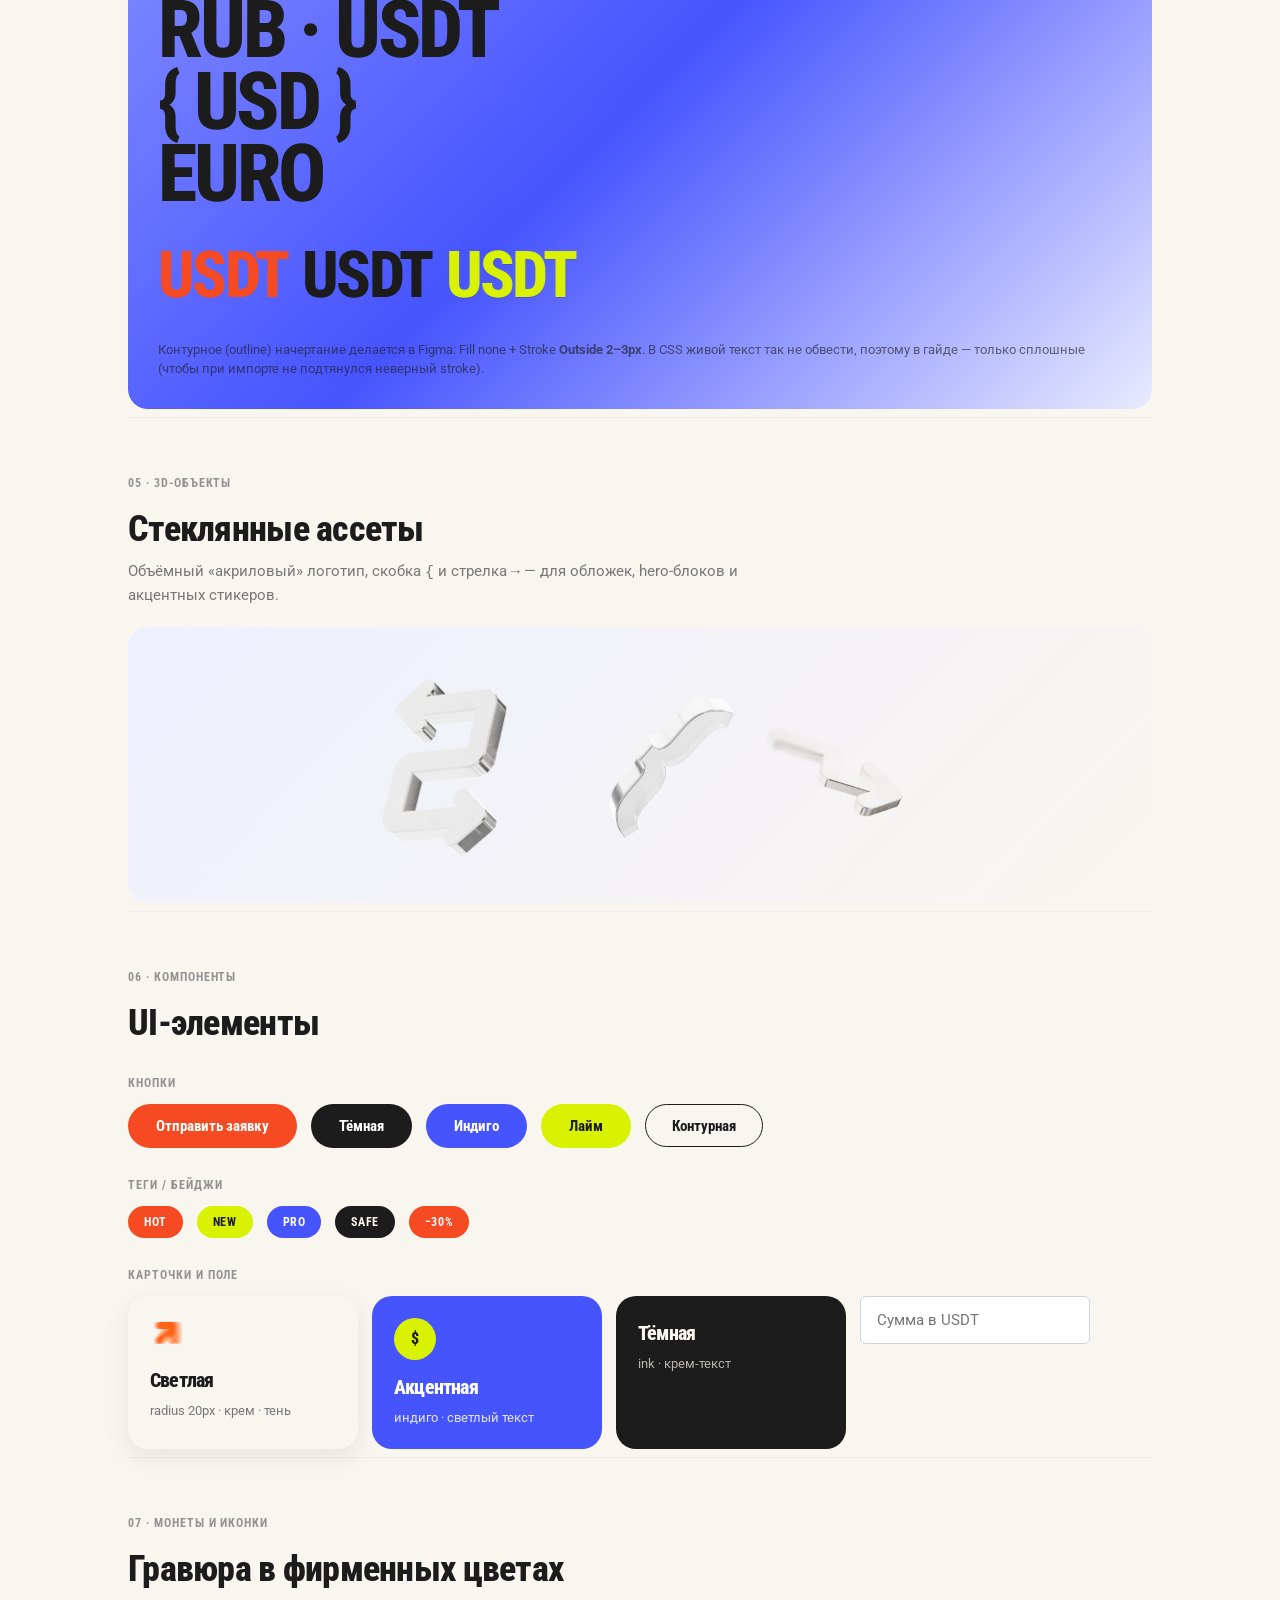
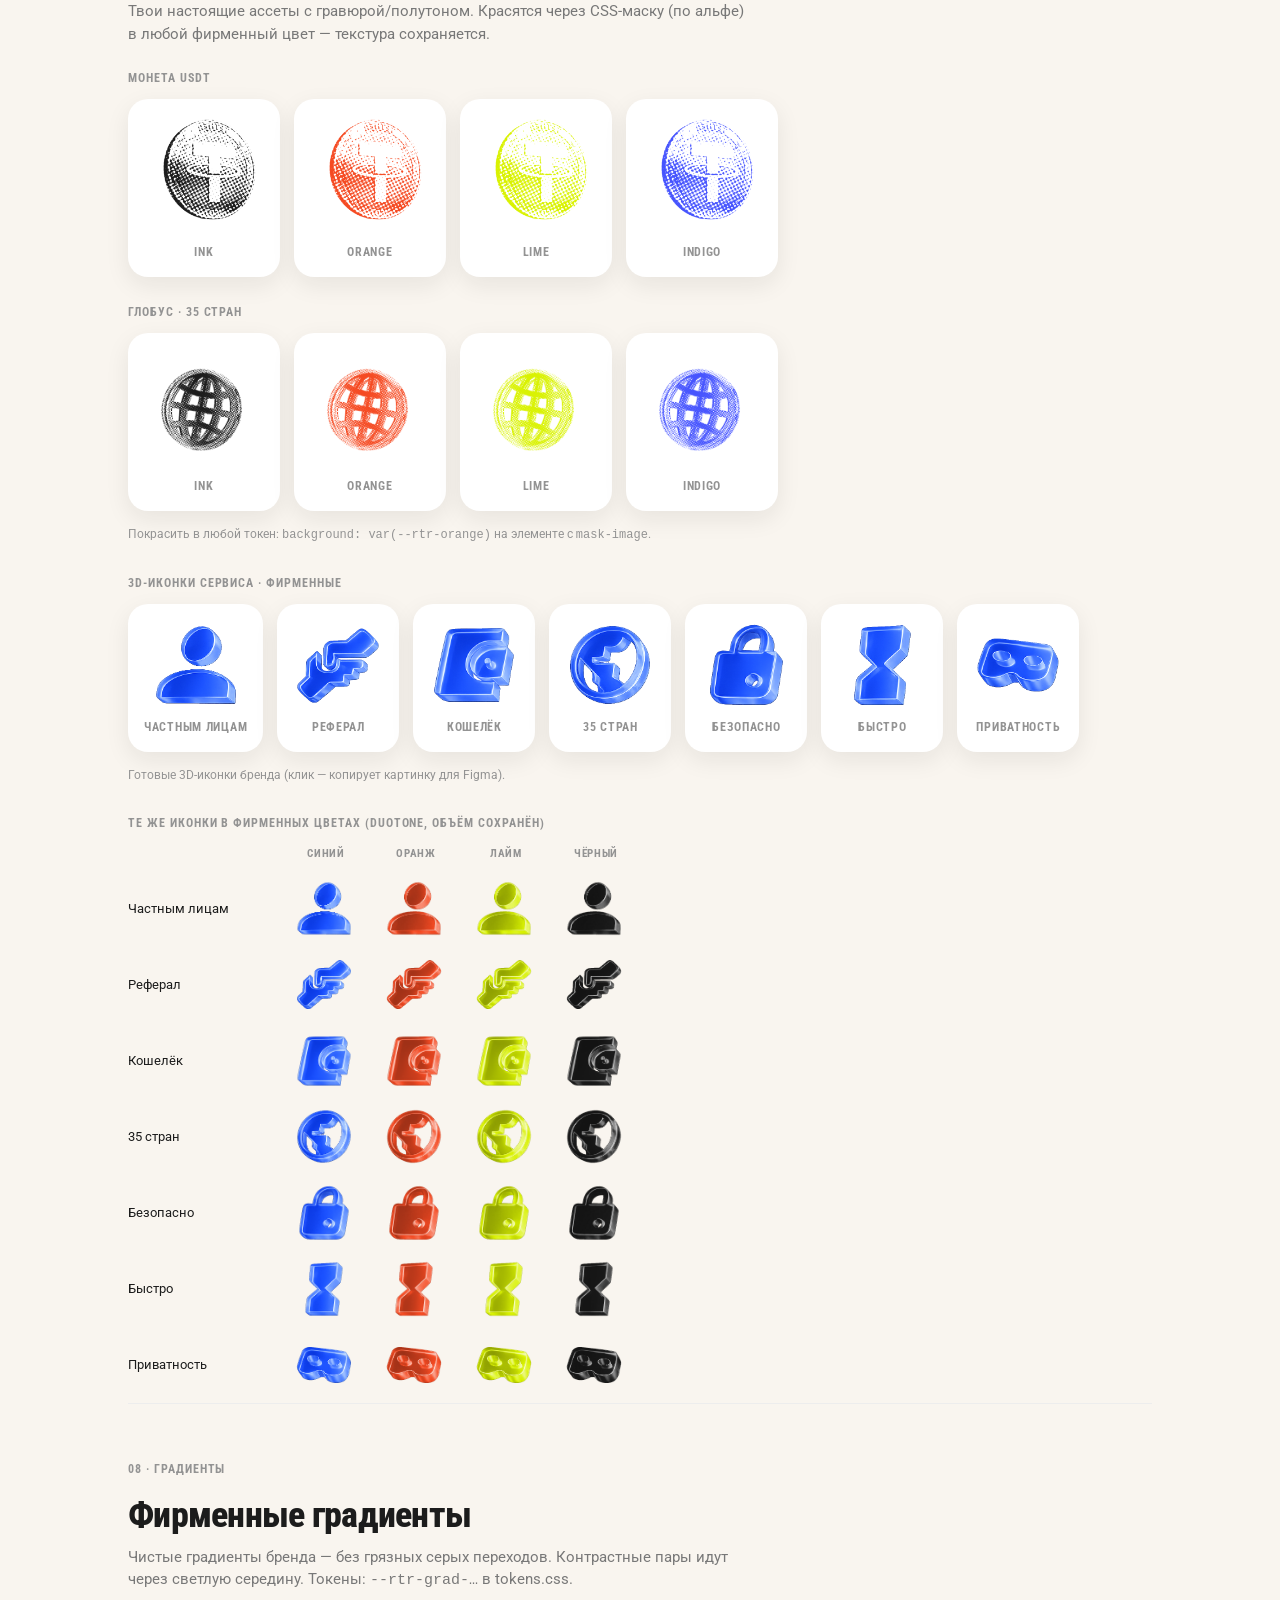
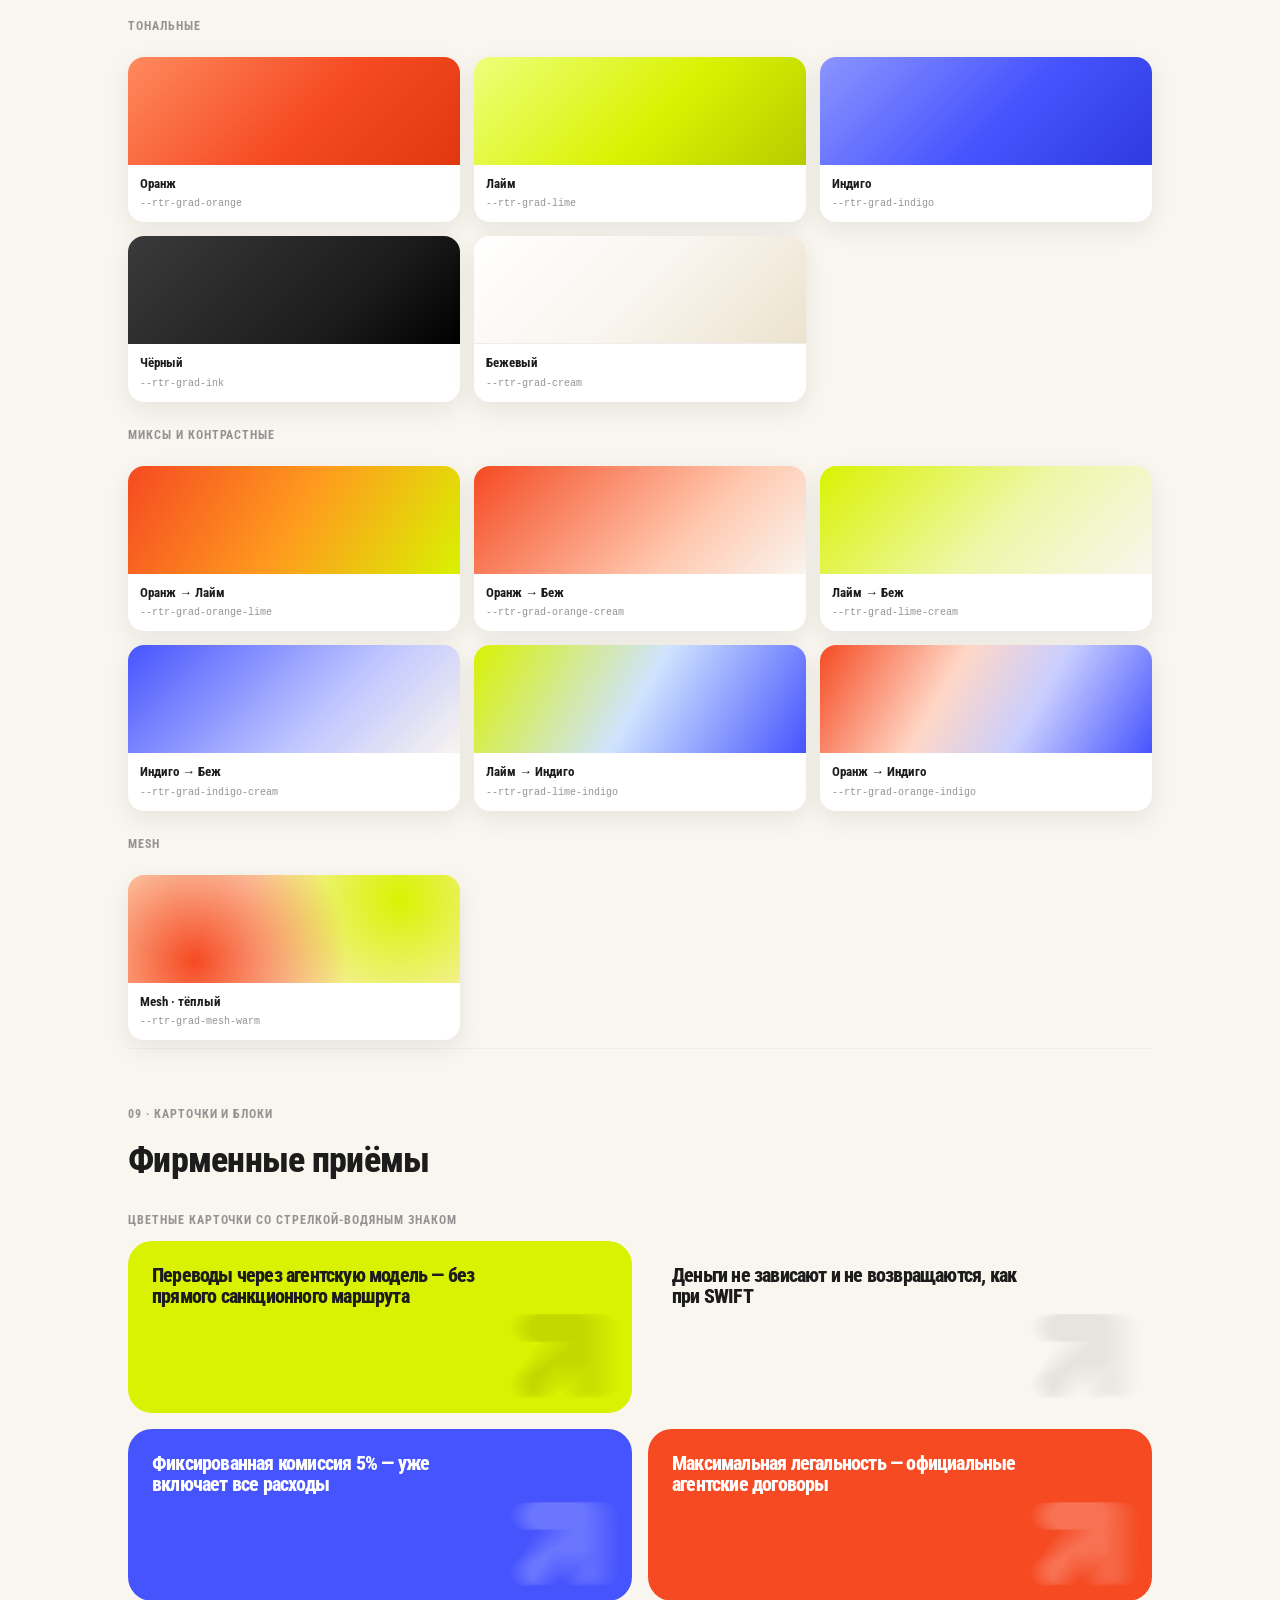
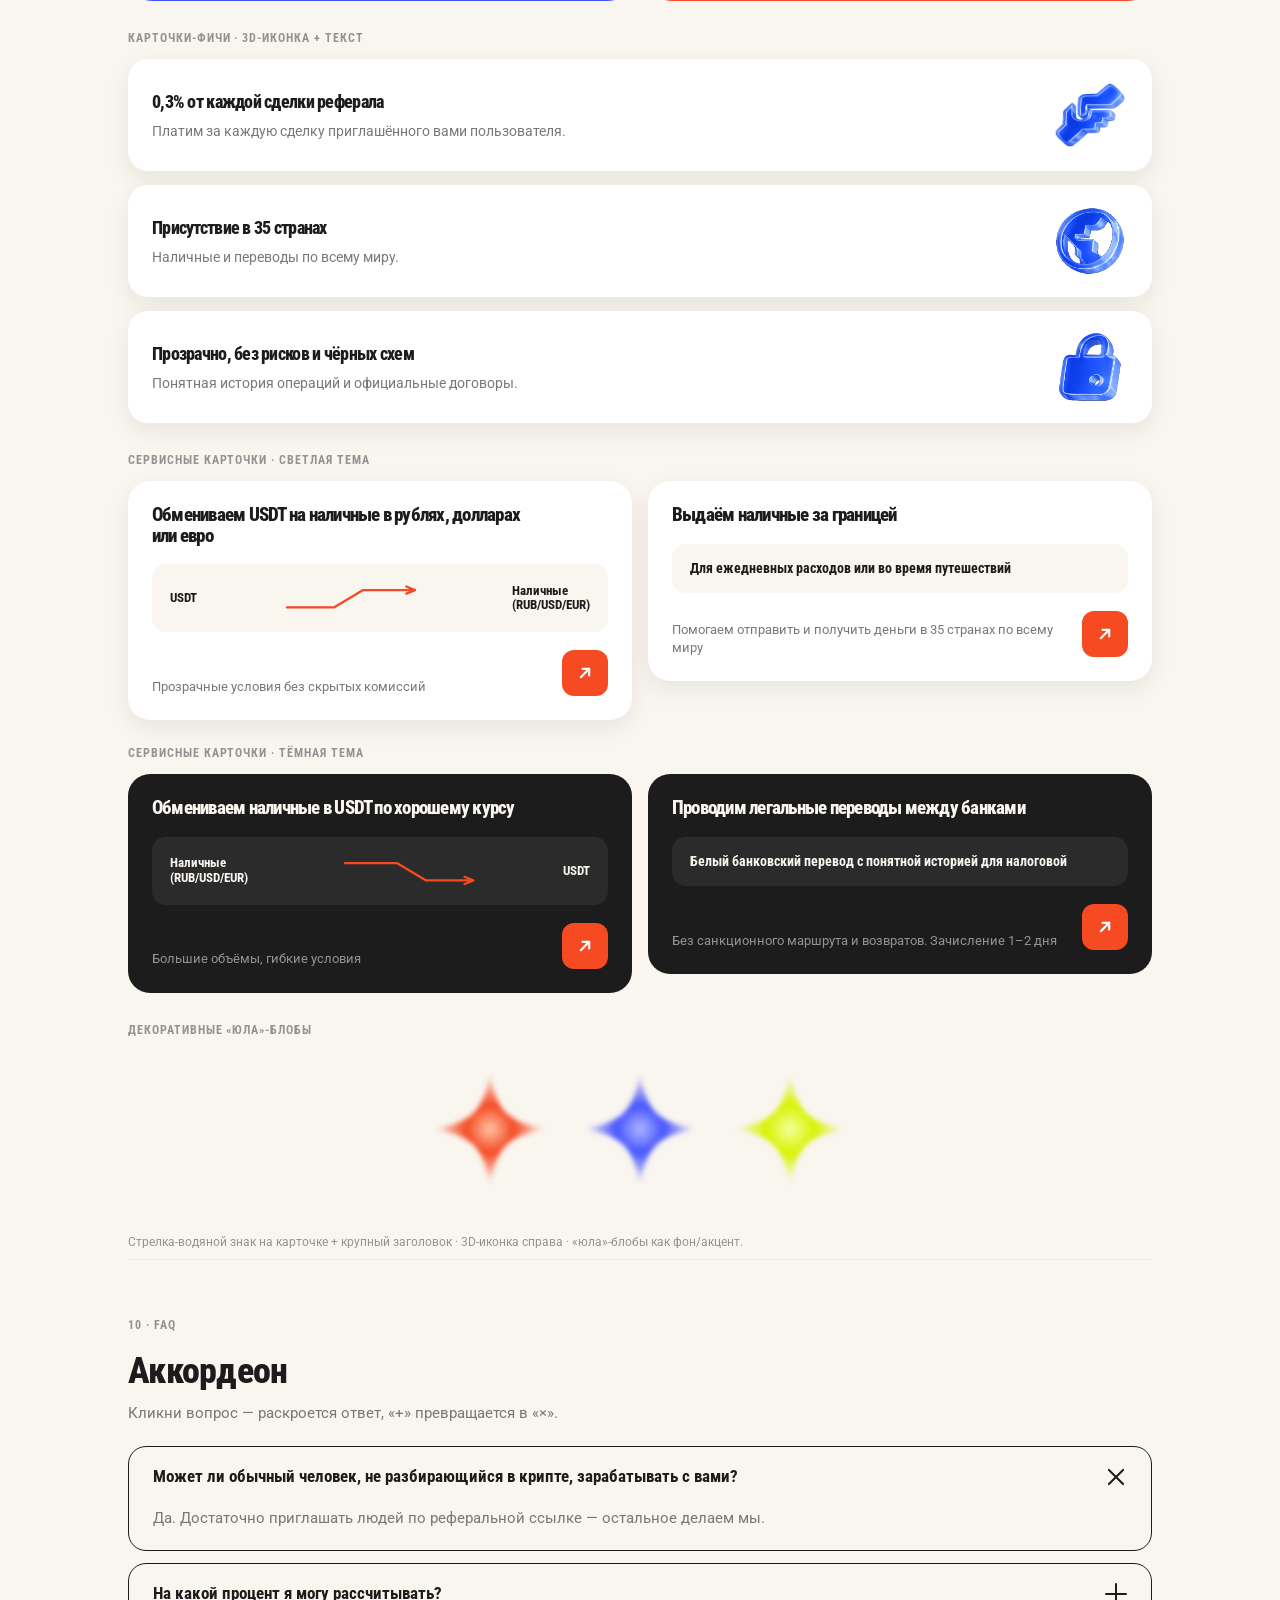
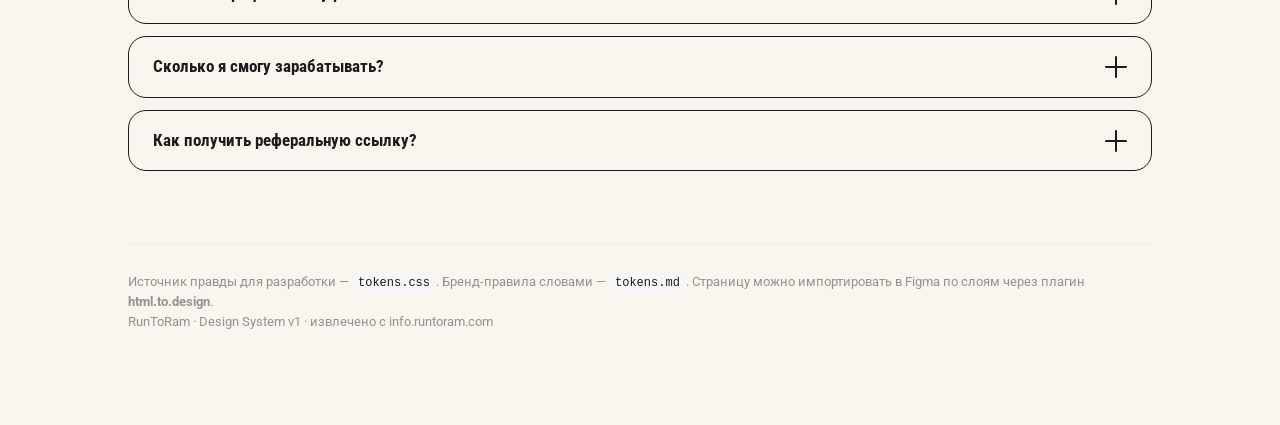
==== commit 0693b368: "Design system: unify service card spacing (desc under box, fixed gaps, no stretch) Co-Authored-By: C" ====
--- a/design-system/index.html
+++ b/design-system/index.html
@@ -156,7 +156,7 @@
   .scard .hl2 { background:var(--rtr-cream); border-radius:14px; padding:16px 18px; margin-top:18px;
     font-family:var(--rtr-font-display); font-weight:700; font-size:14px; color:var(--rtr-ink); line-height:1.25; }
   .scard .desc { font-size:13px; color:var(--rtr-gray-700); line-height:1.4; }
-  .scard .bottom { display:flex; align-items:flex-end; justify-content:space-between; gap:16px; margin-top:auto; padding-top:18px; }
+  .scard .bottom { display:flex; align-items:flex-end; justify-content:space-between; gap:16px; margin-top:18px; }
   .scard .go { flex:none; width:46px; height:46px; border-radius:12px;
     background:var(--rtr-orange); display:flex; align-items:center; justify-content:center; }
   .scard.dark { background:var(--rtr-ink); box-shadow:none; }
@@ -461,7 +461,7 @@
     </div>
 
     <div class="label" style="margin-top:28px;">Сервисные карточки · светлая тема</div>
-    <div style="display:grid;grid-template-columns:repeat(2,1fr);gap:16px;margin-top:12px;">
+    <div style="display:grid;grid-template-columns:repeat(2,1fr);gap:16px;margin-top:12px;align-items:start;">
       <div class="scard">
         <h4 class="disp">Обмениваем USDT на наличные в рублях, долларах или евро</h4>
         <div class="flow"><span class="lab2">USDT</span><svg viewBox="0 0 200 50" preserveAspectRatio="xMidYMid meet"><path d="M6 38 H72 L112 14 H184" fill="none" stroke="#F54A22" stroke-width="3.2" stroke-linecap="round" stroke-linejoin="round"/><path d="M184 14 l-12 -5 M184 14 l-12 5" fill="none" stroke="#F54A22" stroke-width="3.2" stroke-linecap="round"/></svg><span class="lab2">Наличные<br>(RUB/USD/EUR)</span></div>
@@ -475,7 +475,7 @@
     </div>
 
     <div class="label" style="margin-top:24px;">Сервисные карточки · тёмная тема</div>
-    <div style="display:grid;grid-template-columns:repeat(2,1fr);gap:16px;margin-top:12px;">
+    <div style="display:grid;grid-template-columns:repeat(2,1fr);gap:16px;margin-top:12px;align-items:start;">
       <div class="scard dark">
         <h4 class="disp">Обмениваем наличные в USDT по хорошему курсу</h4>
         <div class="flow"><span class="lab2">Наличные<br>(RUB/USD/EUR)</span><svg viewBox="0 0 200 50" preserveAspectRatio="xMidYMid meet"><path d="M16 14 H88 L128 38 H194" fill="none" stroke="#F54A22" stroke-width="3.2" stroke-linecap="round" stroke-linejoin="round"/><path d="M194 38 l-12 -5 M194 38 l-12 5" fill="none" stroke="#F54A22" stroke-width="3.2" stroke-linecap="round"/></svg><span class="lab2">USDT</span></div>
